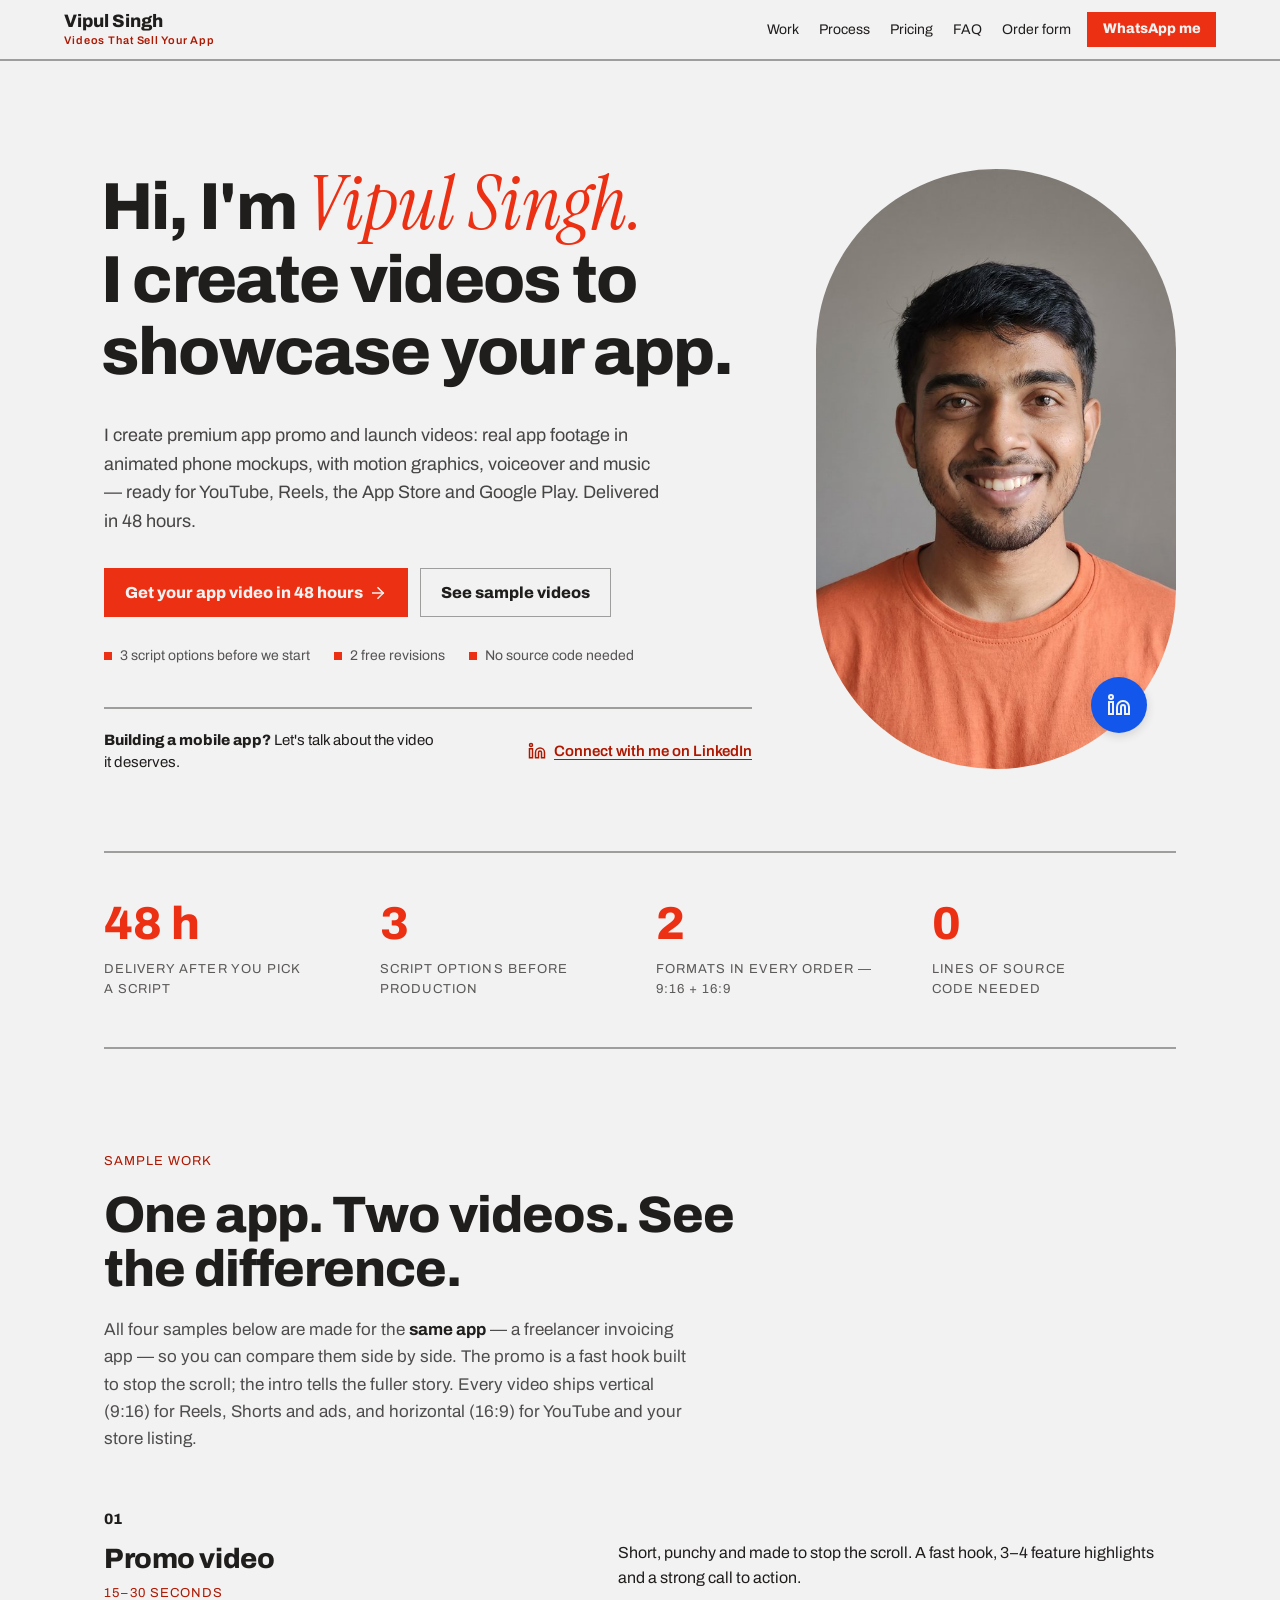
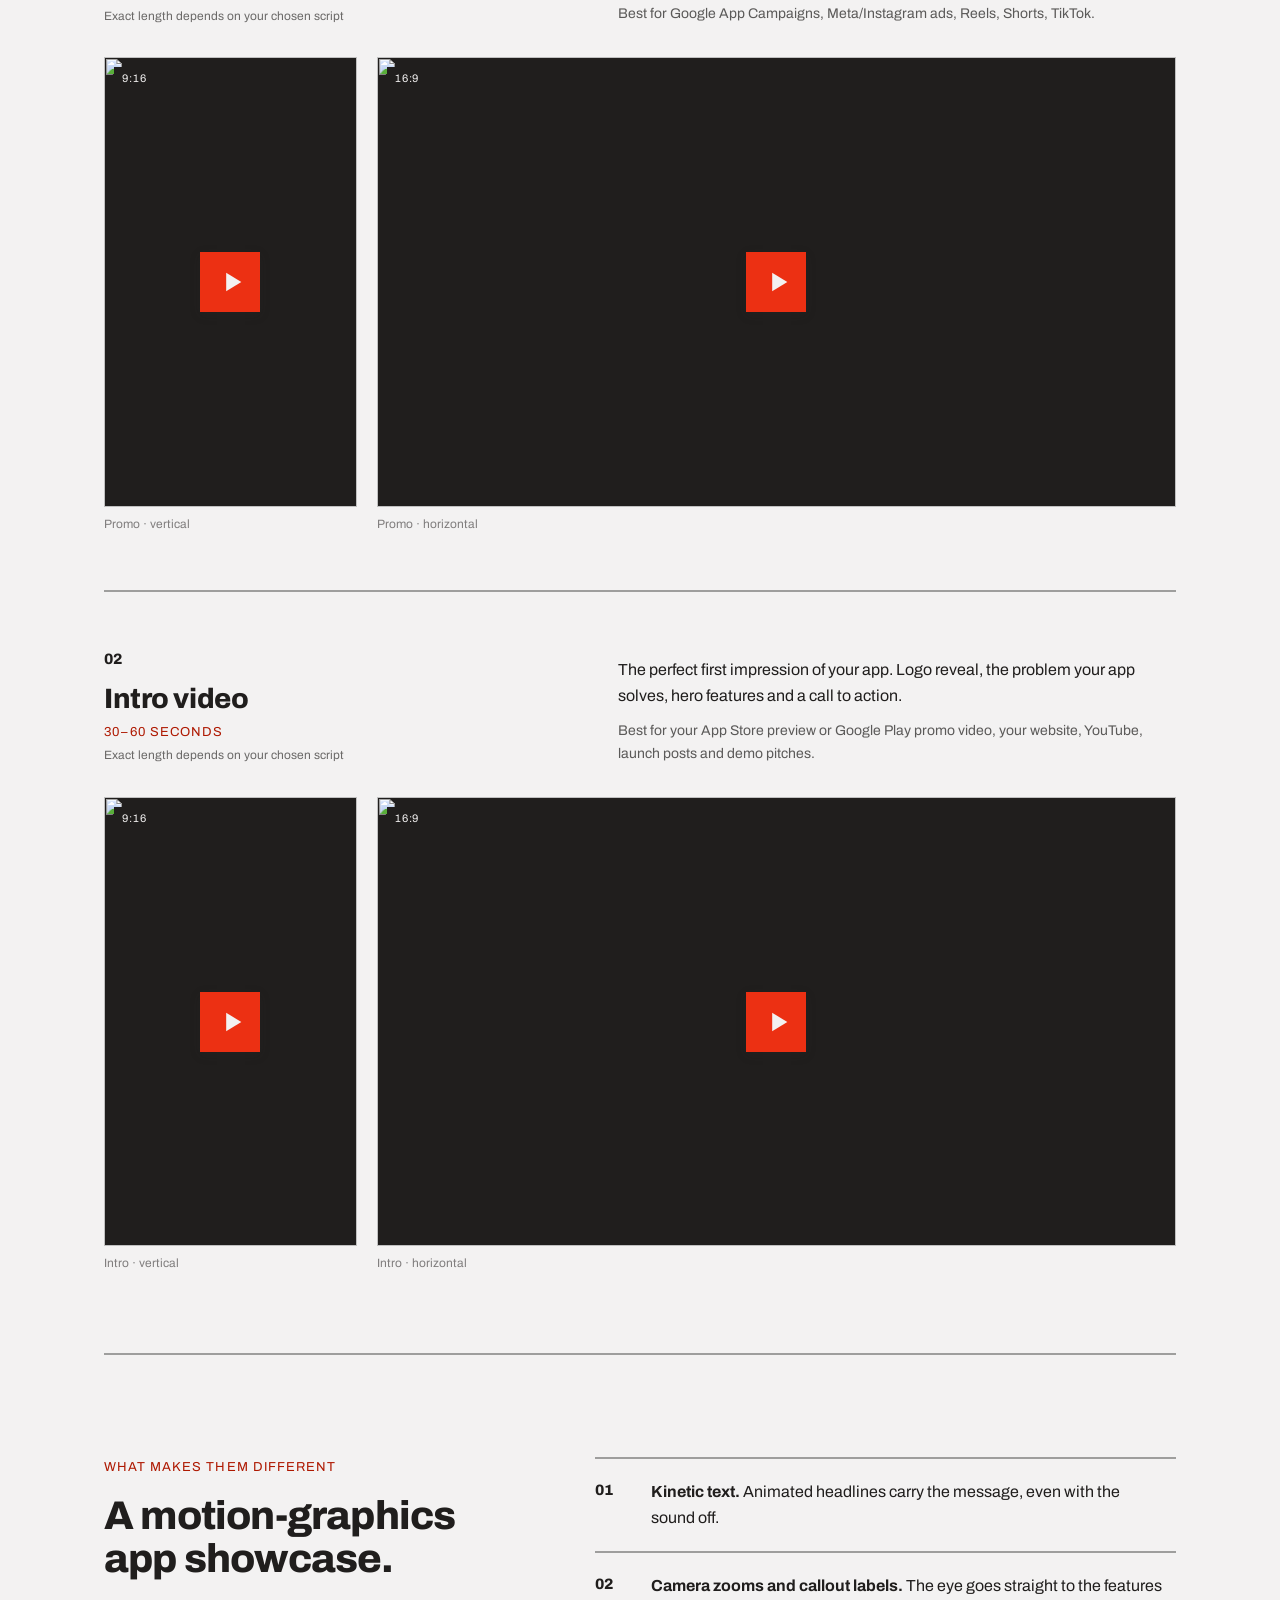
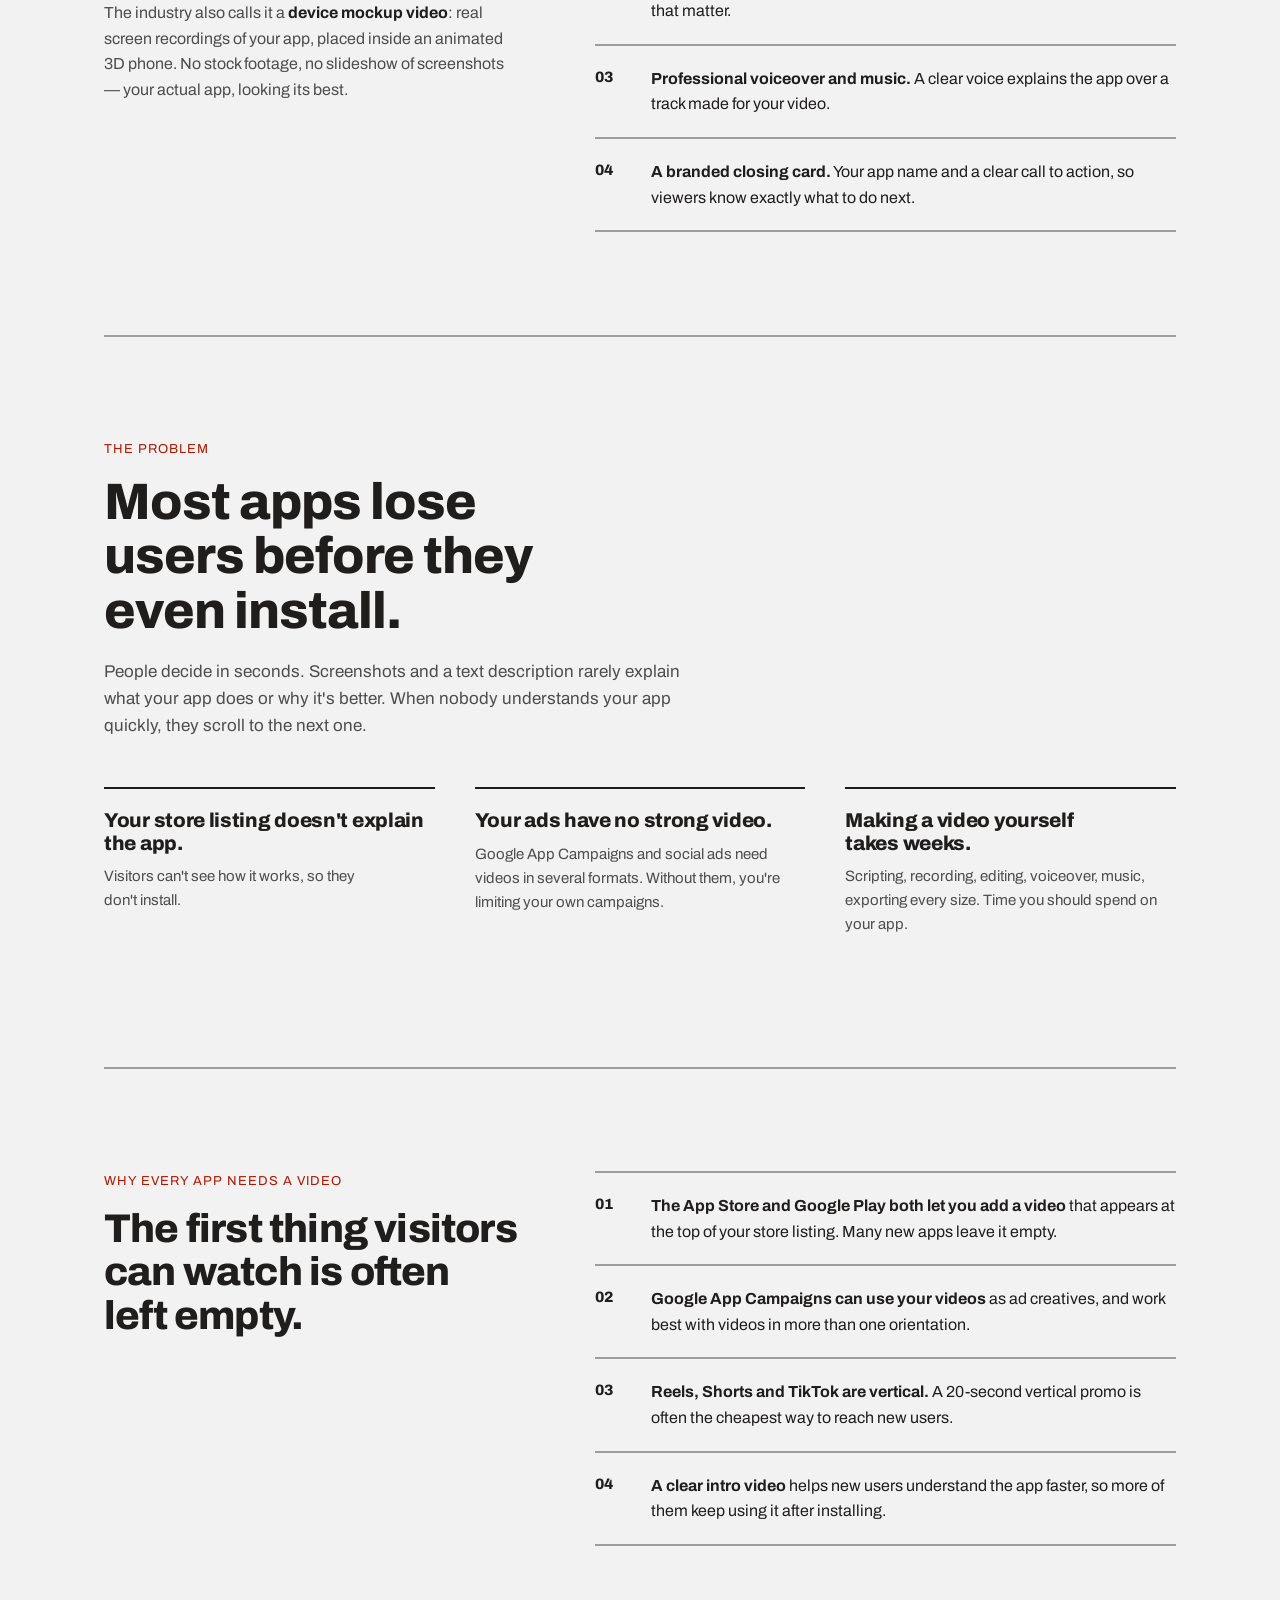
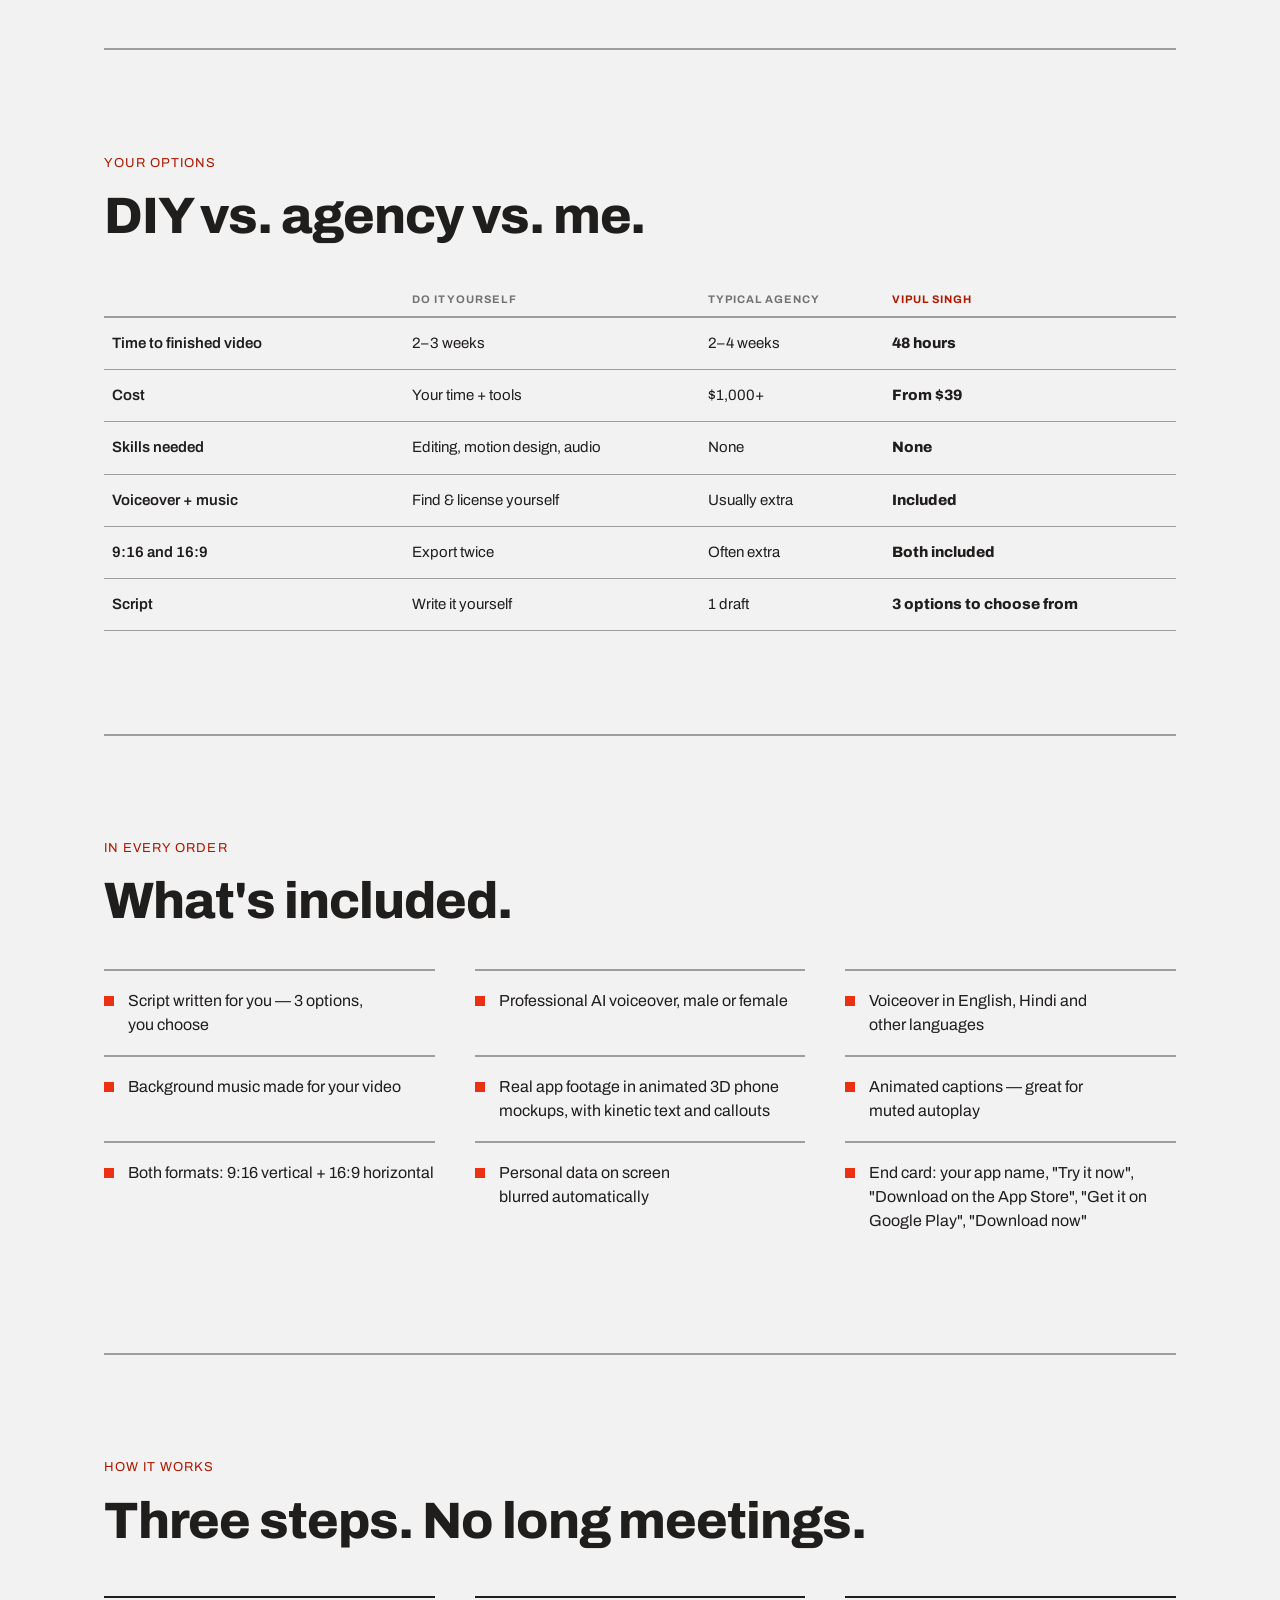
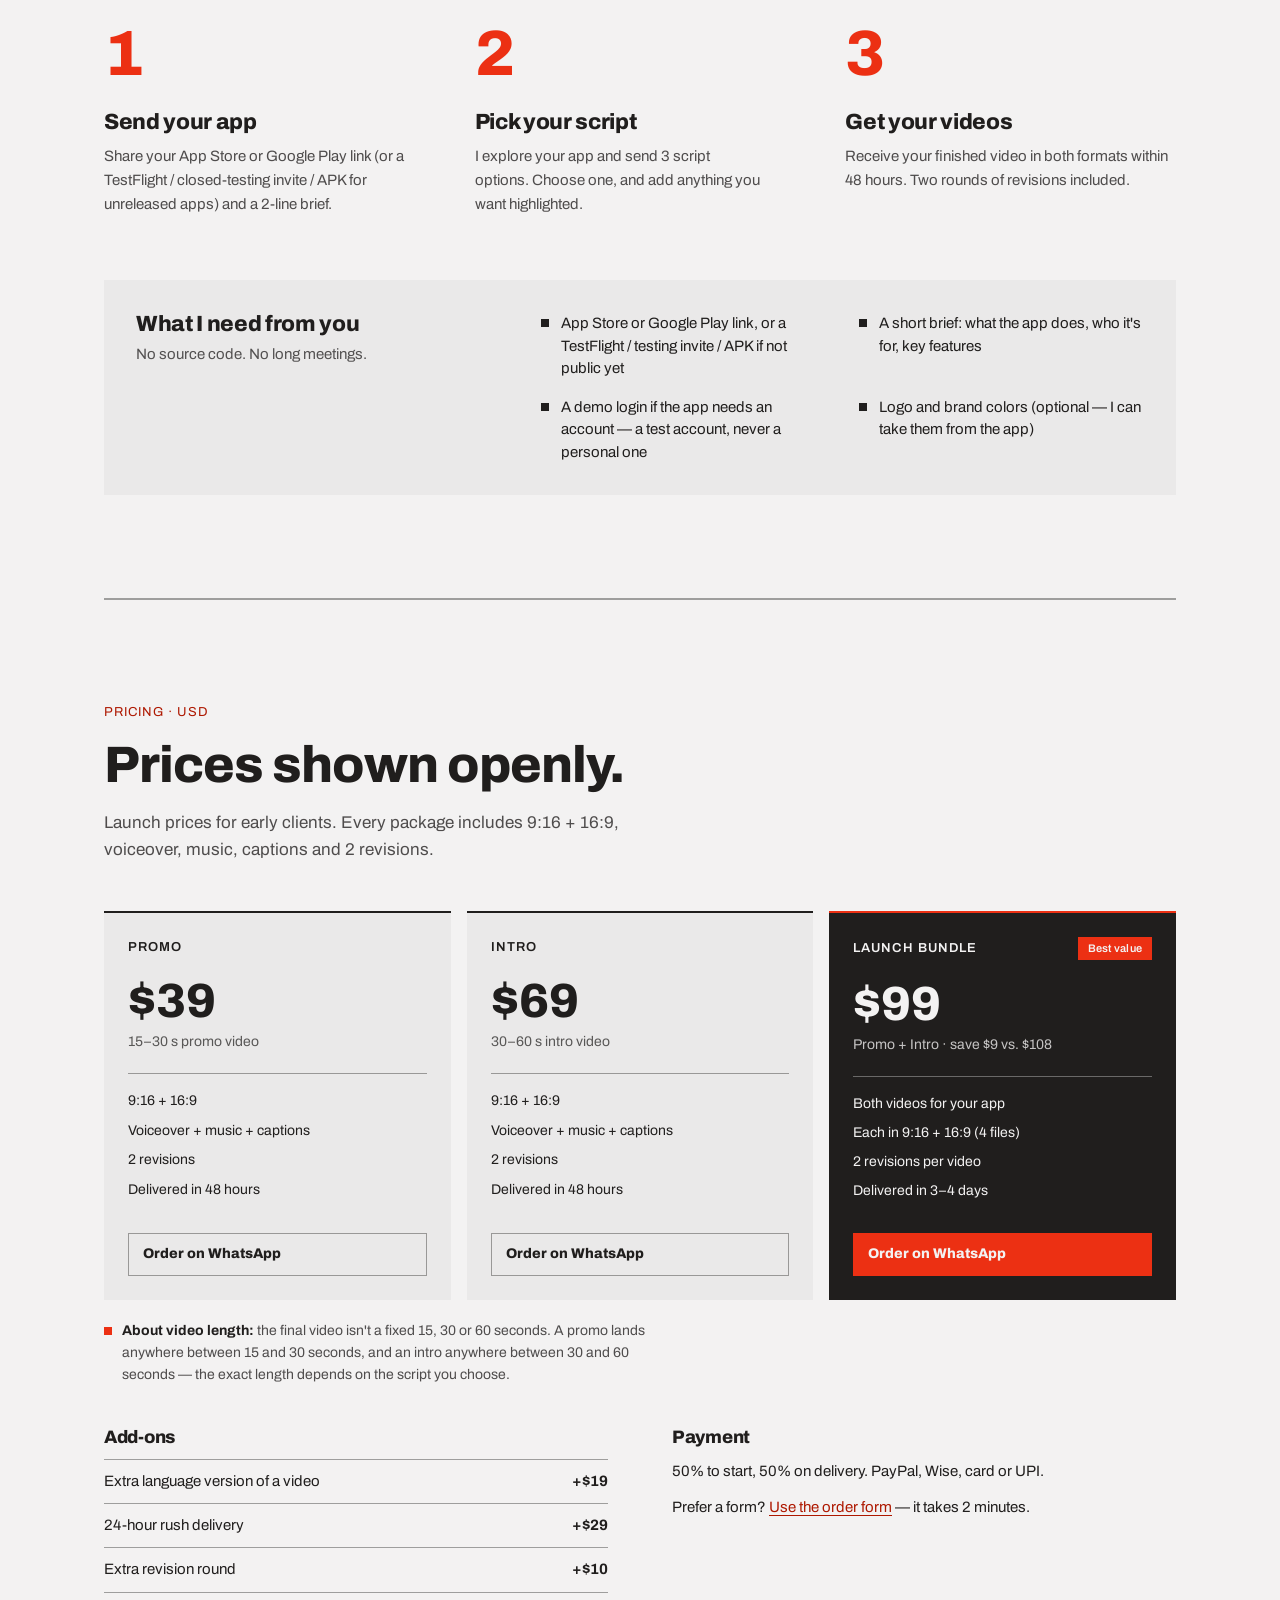
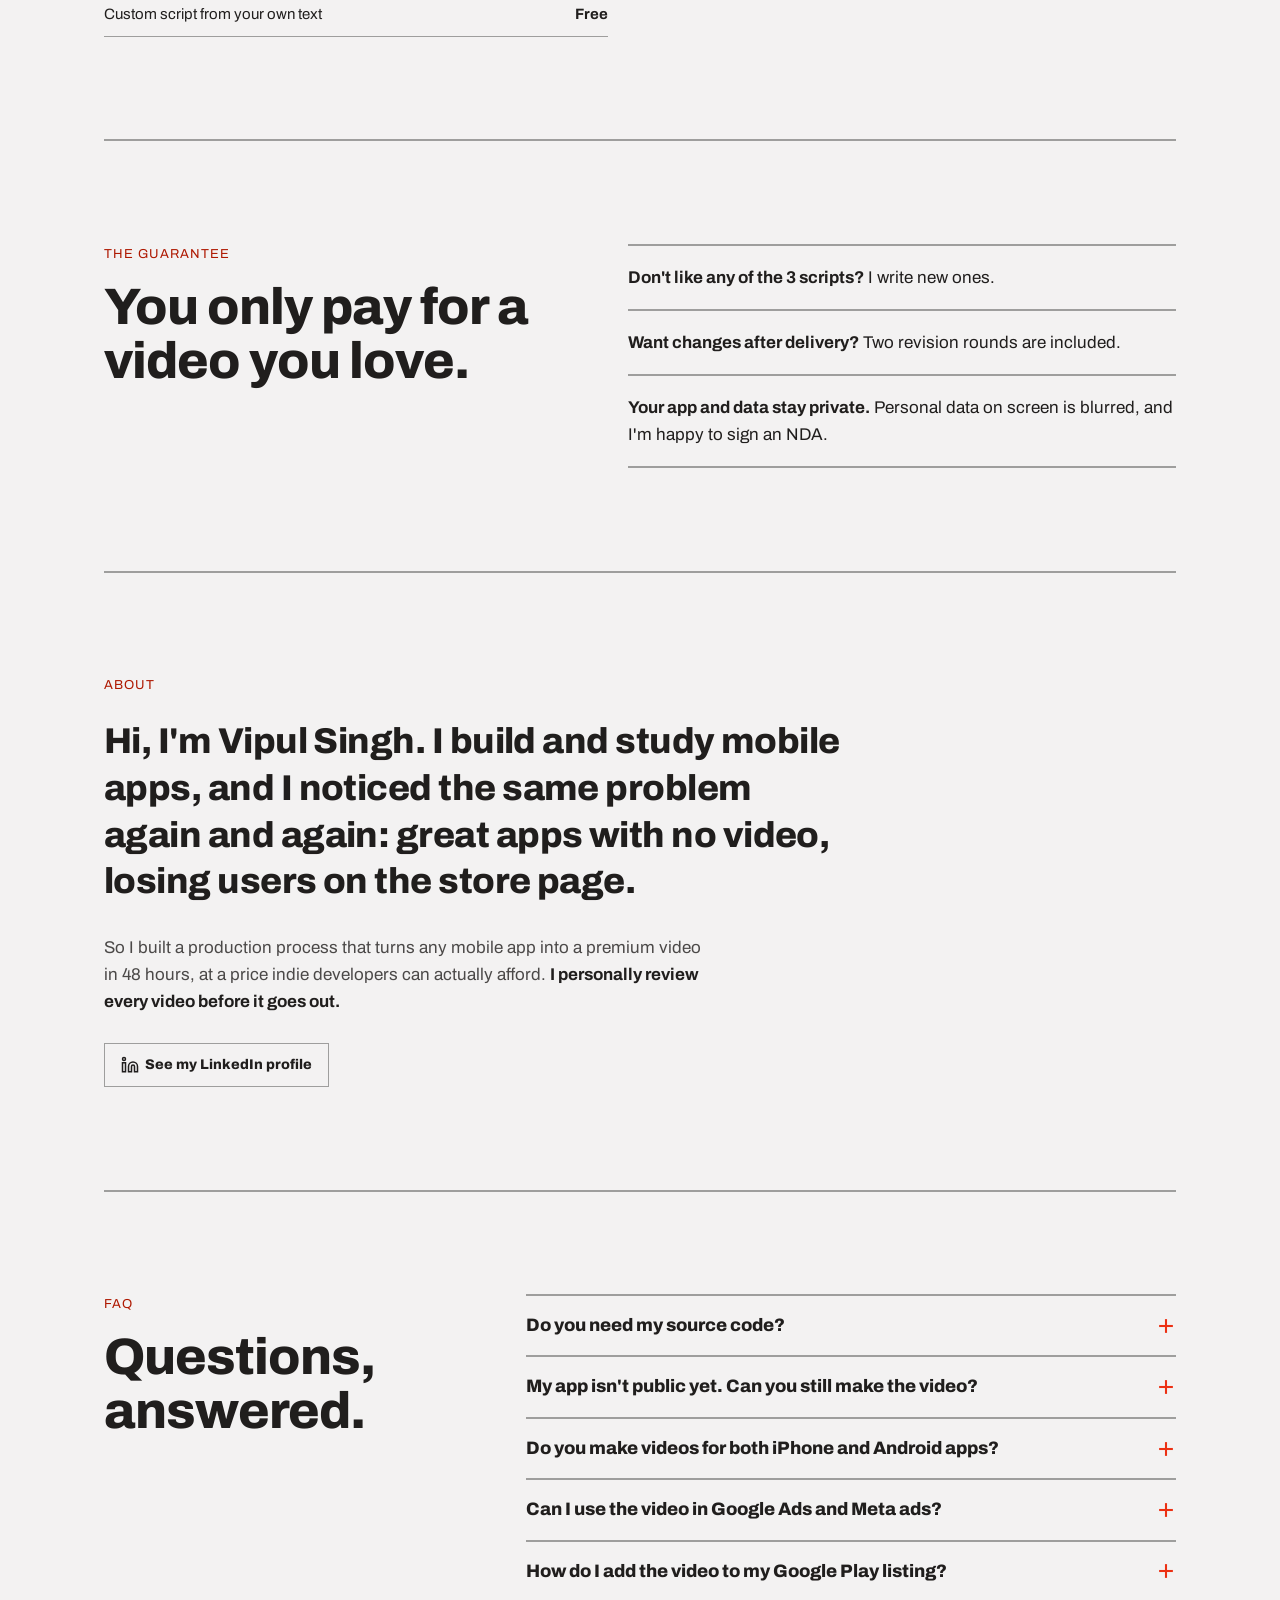
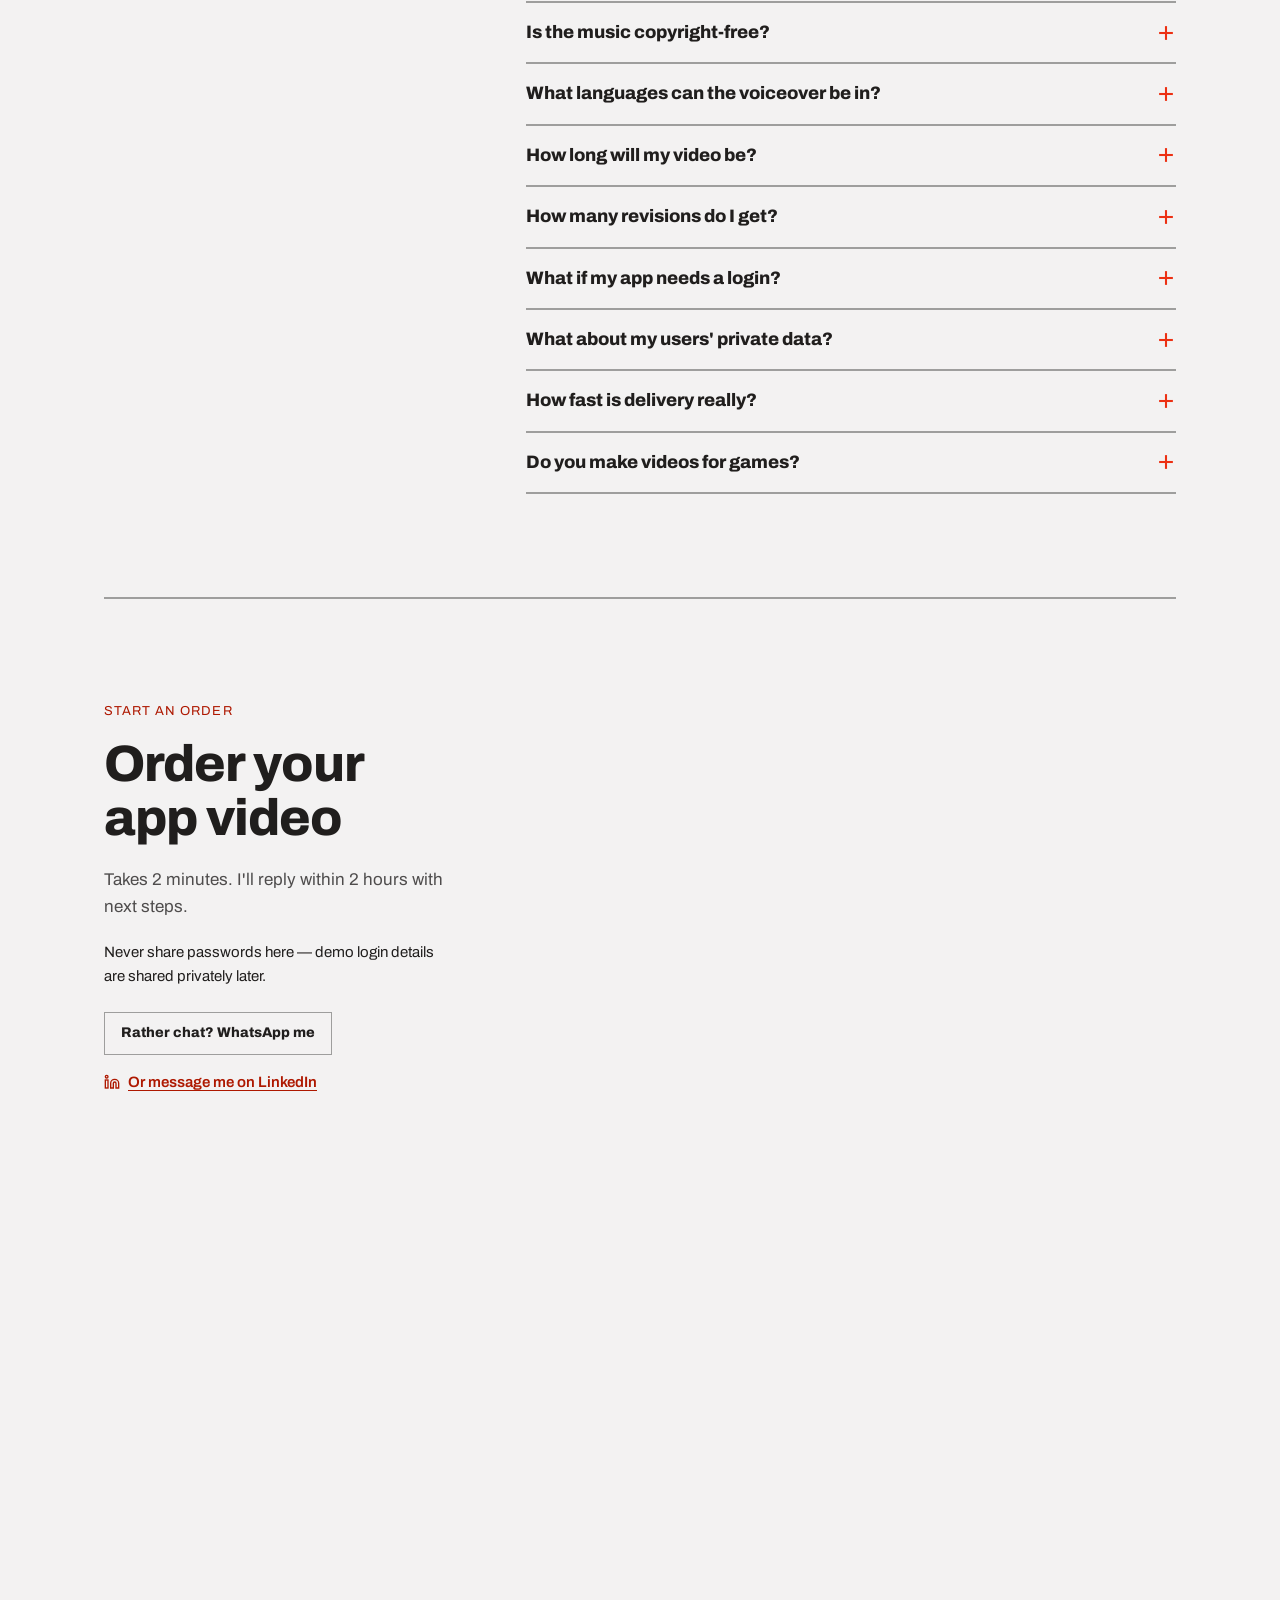
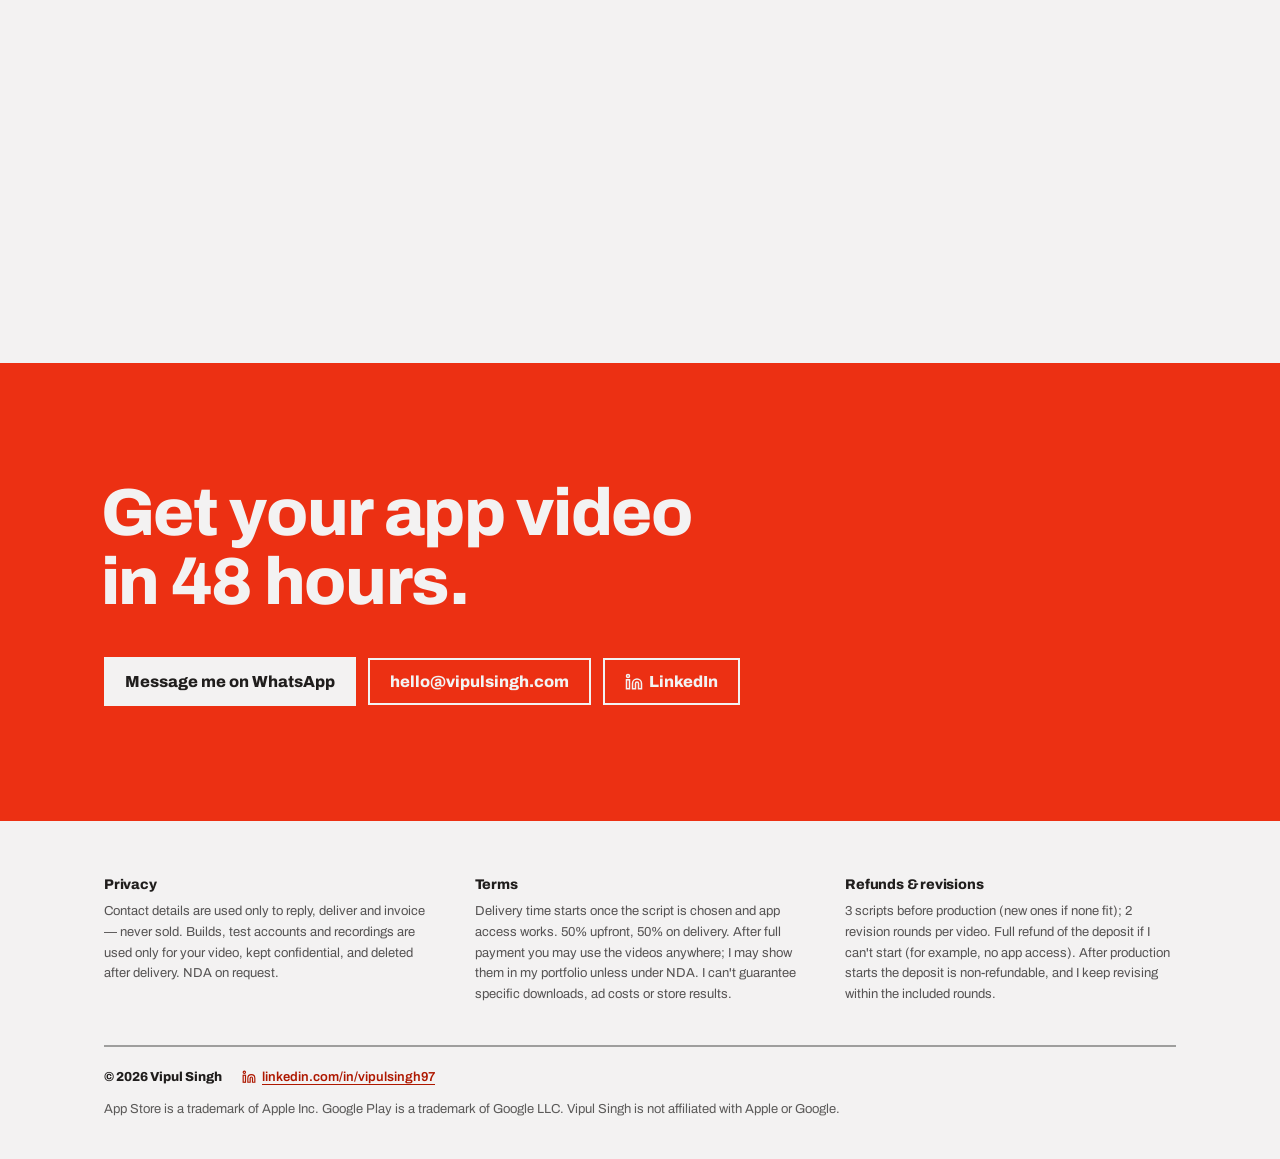
==== index.html @ 34ac666c "Initial commit: Vipul Singh service portfolio site Static one-page site for premium app promo and in" ====
<!DOCTYPE html>
<html lang="en">
<head>
  <meta charset="utf-8">
  <meta name="viewport" content="width=device-width, initial-scale=1">
  <title>Vipul Singh — Premium app videos for mobile apps</title>
  <meta name="description" content="Premium promo and intro videos for mobile apps — made for the App Store, Google Play, ads, Reels and Shorts. 3 script options, 2 revisions, delivered in 48 hours. From $39.">
  <meta name="theme-color" content="#ec3013">

  <meta property="og:type" content="website">
  <meta property="og:title" content="Vipul Singh — Premium app videos for mobile apps">
  <meta property="og:description" content="Premium promo and intro videos for mobile apps — made for the App Store, Google Play, ads, Reels and Shorts. 3 script options, 2 revisions, delivered in 48 hours. From $39.">
  <meta property="og:image" content="assets/img/vipul-singh.jpg">
  <meta name="twitter:card" content="summary_large_image">

  <link rel="icon" href="assets/img/favicon.svg" type="image/svg+xml">
  <link rel="preload" href="assets/fonts/archivo-latin.woff2" as="font" type="font/woff2" crossorigin>
  <link rel="preload" href="assets/fonts/instrument-serif-italic-latin.woff2" as="font" type="font/woff2" crossorigin>
  <link rel="stylesheet" href="css/styles.css?v=7">
  <script src="js/main.js?v=4" defer></script>
</head>
<body>

<nav class="nav" style="position: sticky; top: 0; z-index: 10; background: var(--color-bg); flex-wrap: wrap; row-gap: 8px; padding-inline: clamp(20px, 5vw, 72px);">
  <a href="#top" class="nav-brand" style="display: flex; flex-direction: column; gap: 2px; font-size: 18px; line-height: 1.1;">Vipul Singh<span style="font-family: var(--font-body); font-weight: 600; font-size: 11px; letter-spacing: 0.08em; color: var(--color-accent-700);">Videos That Sell Your App</span></a>
  <div data-navlinks style="display: flex; gap: 20px; flex-wrap: wrap; align-items: center;">
    <a href="#work">Work</a>
    <a href="#process">Process</a>
    <a href="#pricing">Pricing</a>
    <a href="#faq">FAQ</a>
    <a href="#order">Order form</a>
  </div>
  <a class="btn btn-primary" href="https://wa.me/919958929886?text=Hi%20Vipul%20Singh%21%20I%27d%20like%20a%20video%20for%20my%20mobile%20app.%0AApp%20name%3A%0AApp%20Store%20%2F%20Play%20Store%20link%3A%20" target="_blank" rel="noopener" style="color: var(--color-bg); white-space: nowrap; flex: none;">WhatsApp me</a>
</nav>

<div id="top" style="max-width: 1200px; margin: 0 auto; padding: 0 clamp(20px, 5vw, 72px);">

  <!-- HERO -->
  <section data-screen-label="Hero" style="display: flex; flex-wrap: wrap; gap: clamp(32px, 5vw, 80px); align-items: center; padding: clamp(48px, 8vw, 112px) 0 clamp(48px, 6vw, 84px);">
    <div style="flex: 1 1 520px; min-width: 0;">
      <h1 style="font-size: clamp(38px, 5.2vw, 68px); line-height: 1.08; letter-spacing: -0.025em; margin: 0 0 0 -0.05em;">
        <span style="display: block;">Hi, I'm <span style="font-family: 'Instrument Serif', serif; font-style: italic; font-weight: 400; letter-spacing: 0; font-size: 1.14em; color: var(--color-accent);">Vipul Singh.</span></span>
        <span style="display: block;">I create videos to showcase your app.</span>
      </h1>
      <p style="font-size: 18px; line-height: 1.6; max-width: 56ch; margin: 32px 0 0; color: color-mix(in srgb, var(--color-text) 82%, transparent);">I create premium app promo and launch videos: real app footage in animated phone mockups, with motion graphics, voiceover and music — ready for YouTube, Reels, the App Store and Google Play. Delivered in 48 hours.</p>
      <div style="display: flex; gap: 12px; flex-wrap: wrap; margin-top: 32px;">
        <a class="btn btn-primary" href="https://wa.me/919958929886?text=Hi%20Vipul%20Singh%21%20I%27d%20like%20a%20video%20for%20my%20mobile%20app.%0AApp%20name%3A%0AApp%20Store%20%2F%20Play%20Store%20link%3A%20" target="_blank" rel="noopener" style="color: var(--color-bg); font-size: 16px; padding: 14px 20px; justify-content: flex-start; white-space: nowrap;">Get your app video in 48 hours
          <svg width="18" height="18" viewBox="0 0 24 24" fill="none" stroke="currentColor" stroke-width="2" stroke-linecap="square"><path d="M5 12h14"></path><path d="m12 5 7 7-7 7"></path></svg>
        </a>
        <a class="btn btn-secondary" href="#work" style="font-size: 16px; padding: 14px 20px; color: var(--color-text); white-space: nowrap;">See sample videos</a>
      </div>
      <div style="display: flex; flex-wrap: wrap; gap: 8px 24px; margin-top: 28px; font-size: 14px; color: color-mix(in srgb, var(--color-text) 75%, transparent);">
        <span style="display: flex; align-items: center; gap: 8px;"><span style="width: 8px; height: 8px; background: var(--color-accent); flex: none;"></span>3 script options before we start</span>
        <span style="display: flex; align-items: center; gap: 8px;"><span style="width: 8px; height: 8px; background: var(--color-accent); flex: none;"></span>2 free revisions</span>
        <span style="display: flex; align-items: center; gap: 8px;"><span style="width: 8px; height: 8px; background: var(--color-accent); flex: none;"></span>No source code needed</span>
      </div>
      <div style="display: flex; flex-wrap: wrap; align-items: center; gap: 12px 24px; margin-top: 40px; padding-top: 20px; border-top: 2px solid var(--color-divider);">
        <p style="flex: 1 1 360px; font-size: 15px; line-height: 1.5; margin: 0;"><strong style="font-weight: 800;">Building a mobile app?</strong> Let's talk about the video it deserves.</p>
        <a href="https://www.linkedin.com/in/vipulsingh97" target="_blank" rel="noopener" style="display: flex; align-items: center; gap: 8px; font-size: 15px; font-weight: 600; white-space: nowrap;"><svg width="18" height="18" viewBox="0 0 24 24" fill="none" stroke="currentColor" stroke-width="2" stroke-linecap="square"><path d="M16 8a6 6 0 0 1 6 6v7h-4v-7a2 2 0 0 0-2-2 2 2 0 0 0-2 2v7h-4v-7a6 6 0 0 1 6-6z"></path><rect width="4" height="12" x="2" y="9"></rect><circle cx="4" cy="4" r="2"></circle></svg>Connect with me on LinkedIn</a>
      </div>
    </div>
    <figure style="flex: 1 1 280px; max-width: 360px; margin: 0; position: relative;">
      <img src="assets/img/vipul-singh.jpg" width="360" height="600" fetchpriority="high" alt="Vipul Singh, app video creator" style="display: block; width: 100%; aspect-ratio: 3 / 5; object-fit: cover; object-position: center 30%; border-radius: 9999px;">
      <a class="hv-1" href="https://www.linkedin.com/in/vipulsingh97" target="_blank" rel="noopener" aria-label="Vipul Singh on LinkedIn" style="position: absolute; right: 8%; bottom: 6%; width: 56px; height: 56px; display: flex; align-items: center; justify-content: center; color: var(--color-bg); border-radius: 9999px; box-shadow: var(--shadow-md); background-color: #1356EC"><svg width="24" height="24" viewBox="0 0 24 24" fill="none" stroke="currentColor" stroke-width="2" stroke-linecap="square"><path d="M16 8a6 6 0 0 1 6 6v7h-4v-7a2 2 0 0 0-2-2 2 2 0 0 0-2 2v7h-4v-7a6 6 0 0 1 6-6z"></path><rect width="4" height="12" x="2" y="9"></rect><circle cx="4" cy="4" r="2"></circle></svg></a>
    </figure>
  </section>

  <hr style="height: 2px; border: 0; margin: 0; background: var(--color-divider);">

  <!-- FACTS -->
  <section aria-label="The service in four numbers" style="display: grid; grid-template-columns: repeat(auto-fit, minmax(200px, 1fr)); gap: 32px; padding: 48px 0;">
    <div><p style="font-family: var(--font-heading); font-weight: 800; font-size: clamp(36px, 3.6vw, 52px); line-height: 1; color: var(--color-accent); margin: 0;">48 h</p><p style="font-size: 13px; letter-spacing: 0.08em; text-transform: uppercase; margin: 12px 0 0; color: color-mix(in srgb, var(--color-text) 72%, transparent);">Delivery after you pick a script</p></div>
    <div><p style="font-family: var(--font-heading); font-weight: 800; font-size: clamp(36px, 3.6vw, 52px); line-height: 1; color: var(--color-accent); margin: 0;">3</p><p style="font-size: 13px; letter-spacing: 0.08em; text-transform: uppercase; margin: 12px 0 0; color: color-mix(in srgb, var(--color-text) 72%, transparent);">Script options before production</p></div>
    <div><p style="font-family: var(--font-heading); font-weight: 800; font-size: clamp(36px, 3.6vw, 52px); line-height: 1; color: var(--color-accent); margin: 0;">2</p><p style="font-size: 13px; letter-spacing: 0.08em; text-transform: uppercase; margin: 12px 0 0; color: color-mix(in srgb, var(--color-text) 72%, transparent);">Formats in every order — 9:16 + 16:9</p></div>
    <div><p style="font-family: var(--font-heading); font-weight: 800; font-size: clamp(36px, 3.6vw, 52px); line-height: 1; color: var(--color-accent); margin: 0;">0</p><p style="font-size: 13px; letter-spacing: 0.08em; text-transform: uppercase; margin: 12px 0 0; color: color-mix(in srgb, var(--color-text) 72%, transparent);">Lines of source code needed</p></div>
  </section>

  <hr style="height: 2px; border: 0; margin: 0; background: var(--color-divider);">

  <!-- WORK -->
  <section id="work" data-screen-label="Work" style="padding: clamp(56px, 8vw, 112px) 0 24px; scroll-margin-top: 64px;">
    <span style="display: block; font-size: 13px; letter-spacing: 0.08em; text-transform: uppercase; color: var(--color-accent-700); margin-bottom: 16px;">Sample work</span>
    <h2 style="font-size: clamp(32px, 4vw, 52px); line-height: 1.06; letter-spacing: -0.02em; margin: 0; max-width: 20ch;">One app. Two videos. See the difference.</h2>
    <p style="font-size: 17px; line-height: 1.6; max-width: 60ch; margin: 20px 0 0; color: color-mix(in srgb, var(--color-text) 78%, transparent);">All four samples below are made for the <strong style="color: var(--color-text);">same app</strong> — a freelancer invoicing app — so you can compare them side by side. The promo is a fast hook built to stop the scroll; the intro tells the fuller story. Every video ships vertical (9:16) for Reels, Shorts and ads, and horizontal (16:9) for YouTube and your store listing.</p>

    <div style="padding: 56px 0; border-bottom: 2px solid var(--color-divider);">
      <div class="vid-text">
        <div>
          <p style="font-family: var(--font-heading); font-weight: 800; font-size: 15px; margin: 0 0 12px;">01</p>
          <h3 style="font-size: 28px; margin: 0;">Promo video</h3>
          <p style="font-size: 13px; letter-spacing: 0.08em; text-transform: uppercase; margin: 8px 0 0; color: var(--color-accent-700);">15–30 seconds</p>
          <p style="font-size: 12px; margin: 4px 0 0; color: color-mix(in srgb, var(--color-text) 65%, transparent);">Exact length depends on your chosen script</p>
        </div>
        <div>
          <p style="font-size: 16px; line-height: 1.6; margin: 0 0 12px;">Short, punchy and made to stop the scroll. A fast hook, 3–4 feature highlights and a strong call to action.</p>
          <p style="font-size: 14px; line-height: 1.6; margin: 0; color: color-mix(in srgb, var(--color-text) 72%, transparent);">Best for Google App Campaigns, Meta/Instagram ads, Reels, Shorts, TikTok.</p>
        </div>
      </div>
      <div class="vid-pair">
        <figure class="vid-v">
          <a class="yt" href="https://youtu.be/4XYVSR3kSFo" data-yt="4XYVSR3kSFo" target="_blank" rel="noopener" aria-label="Play Promo, vertical 9:16" style="aspect-ratio: 9 / 16;"><img src="https://i.ytimg.com/vi/4XYVSR3kSFo/maxresdefault.jpg" alt="" loading="lazy" decoding="async"><span class="yt-badge">9:16</span><span class="yt-play" aria-hidden="true"><svg width="28" height="28" viewBox="0 0 24 24" fill="currentColor"><polygon points="7 4 20 12 7 20 7 4"></polygon></svg></span></a>
          <figcaption style="font-size: 12px; margin-top: 8px;">Promo · vertical</figcaption>
        </figure>
        <figure class="vid-h">
          <a class="yt" href="https://youtu.be/-n_yrm2Zi1U" data-yt="-n_yrm2Zi1U" target="_blank" rel="noopener" aria-label="Play Promo, horizontal 16:9" style="aspect-ratio: 16 / 9;"><img src="https://i.ytimg.com/vi/-n_yrm2Zi1U/maxresdefault.jpg" alt="" loading="lazy" decoding="async"><span class="yt-badge">16:9</span><span class="yt-play" aria-hidden="true"><svg width="28" height="28" viewBox="0 0 24 24" fill="currentColor"><polygon points="7 4 20 12 7 20 7 4"></polygon></svg></span></a>
          <figcaption style="font-size: 12px; margin-top: 8px;">Promo · horizontal</figcaption>
        </figure>
      </div>
    </div>

    <div style="padding: 56px 0;">
      <div class="vid-text">
        <div>
          <p style="font-family: var(--font-heading); font-weight: 800; font-size: 15px; margin: 0 0 12px;">02</p>
          <h3 style="font-size: 28px; margin: 0;">Intro video</h3>
          <p style="font-size: 13px; letter-spacing: 0.08em; text-transform: uppercase; margin: 8px 0 0; color: var(--color-accent-700);">30–60 seconds</p>
          <p style="font-size: 12px; margin: 4px 0 0; color: color-mix(in srgb, var(--color-text) 65%, transparent);">Exact length depends on your chosen script</p>
        </div>
        <div>
          <p style="font-size: 16px; line-height: 1.6; margin: 0 0 12px;">The perfect first impression of your app. Logo reveal, the problem your app solves, hero features and a call to action.</p>
          <p style="font-size: 14px; line-height: 1.6; margin: 0; color: color-mix(in srgb, var(--color-text) 72%, transparent);">Best for your App Store preview or Google Play promo video, your website, YouTube, launch posts and demo pitches.</p>
        </div>
      </div>
      <div class="vid-pair">
        <figure class="vid-v">
          <a class="yt" href="https://youtu.be/wxMY1NDk1Zk" data-yt="wxMY1NDk1Zk" target="_blank" rel="noopener" aria-label="Play Intro, vertical 9:16" style="aspect-ratio: 9 / 16;"><img src="https://i.ytimg.com/vi/wxMY1NDk1Zk/maxresdefault.jpg" alt="" loading="lazy" decoding="async"><span class="yt-badge">9:16</span><span class="yt-play" aria-hidden="true"><svg width="28" height="28" viewBox="0 0 24 24" fill="currentColor"><polygon points="7 4 20 12 7 20 7 4"></polygon></svg></span></a>
          <figcaption style="font-size: 12px; margin-top: 8px;">Intro · vertical</figcaption>
        </figure>
        <figure class="vid-h">
          <a class="yt" href="https://youtu.be/TZ4VzSP0VL4" data-yt="TZ4VzSP0VL4" target="_blank" rel="noopener" aria-label="Play Intro, horizontal 16:9" style="aspect-ratio: 16 / 9;"><img src="https://i.ytimg.com/vi/TZ4VzSP0VL4/maxresdefault.jpg" alt="" loading="lazy" decoding="async"><span class="yt-badge">16:9</span><span class="yt-play" aria-hidden="true"><svg width="28" height="28" viewBox="0 0 24 24" fill="currentColor"><polygon points="7 4 20 12 7 20 7 4"></polygon></svg></span></a>
          <figcaption style="font-size: 12px; margin-top: 8px;">Intro · horizontal</figcaption>
        </figure>
      </div>
    </div>
  </section>

  <hr style="height: 2px; border: 0; margin: 0; background: var(--color-divider);">

  <!-- STYLE -->
  <section data-screen-label="Style" style="display: flex; flex-wrap: wrap; gap: 40px clamp(32px, 6vw, 96px); padding: clamp(56px, 8vw, 112px) 0;">
    <div style="flex: 1 1 300px; min-width: 0;">
      <span style="display: block; font-size: 13px; letter-spacing: 0.08em; text-transform: uppercase; color: var(--color-accent-700); margin-bottom: 16px;">What makes them different</span>
      <h2 style="font-size: clamp(28px, 3.2vw, 40px); line-height: 1.08; letter-spacing: -0.02em; margin: 0;">A motion-graphics app showcase.</h2>
      <p style="font-size: 16px; line-height: 1.6; margin: 20px 0 0; color: color-mix(in srgb, var(--color-text) 78%, transparent);">The industry also calls it a <strong style="color: var(--color-text);">device mockup video</strong>: real screen recordings of your app, placed inside an animated 3D phone. No stock footage, no slideshow of screenshots — your actual app, looking its best.</p>
    </div>
    <ol style="flex: 1.4 1 420px; min-width: 0; list-style: none; margin: 0; padding: 0;">
      <li style="display: grid; grid-template-columns: 40px minmax(0, 1fr); gap: 16px; padding: 20px 0; border-top: 2px solid var(--color-divider);"><span style="font-weight: 800;">01</span><p style="font-size: 16px; line-height: 1.6; margin: 0;"><strong>Kinetic text.</strong> Animated headlines carry the message, even with the sound off.</p></li>
      <li style="display: grid; grid-template-columns: 40px minmax(0, 1fr); gap: 16px; padding: 20px 0; border-top: 2px solid var(--color-divider);"><span style="font-weight: 800;">02</span><p style="font-size: 16px; line-height: 1.6; margin: 0;"><strong>Camera zooms and callout labels.</strong> The eye goes straight to the features that matter.</p></li>
      <li style="display: grid; grid-template-columns: 40px minmax(0, 1fr); gap: 16px; padding: 20px 0; border-top: 2px solid var(--color-divider);"><span style="font-weight: 800;">03</span><p style="font-size: 16px; line-height: 1.6; margin: 0;"><strong>Professional voiceover and music.</strong> A clear voice explains the app over a track made for your video.</p></li>
      <li style="display: grid; grid-template-columns: 40px minmax(0, 1fr); gap: 16px; padding: 20px 0; border-top: 2px solid var(--color-divider); border-bottom: 2px solid var(--color-divider);"><span style="font-weight: 800;">04</span><p style="font-size: 16px; line-height: 1.6; margin: 0;"><strong>A branded closing card.</strong> Your app name and a clear call to action, so viewers know exactly what to do next.</p></li>
    </ol>
  </section>

  <hr style="height: 2px; border: 0; margin: 0; background: var(--color-divider);">

  <!-- PROBLEM -->
  <section data-screen-label="Problem" style="padding: clamp(56px, 8vw, 112px) 0;">
    <span style="display: block; font-size: 13px; letter-spacing: 0.08em; text-transform: uppercase; color: var(--color-accent-700); margin-bottom: 16px;">The problem</span>
    <h2 style="font-size: clamp(32px, 4vw, 52px); line-height: 1.06; letter-spacing: -0.02em; margin: 0; max-width: 18ch;">Most apps lose users before they even install.</h2>
    <p style="font-size: 17px; line-height: 1.6; max-width: 58ch; margin: 20px 0 0; color: color-mix(in srgb, var(--color-text) 78%, transparent);">People decide in seconds. Screenshots and a text description rarely explain what your app does or why it's better. When nobody understands your app quickly, they scroll to the next one.</p>
    <div style="display: grid; grid-template-columns: repeat(auto-fit, minmax(min(100%, 260px), 1fr)); gap: 0 40px; margin-top: 48px;">
      <div style="border-top: 2px solid var(--color-text); padding-top: 20px;">
        <h3 style="font-size: 20px; margin: 0 0 10px;">Your store listing doesn't explain the app.</h3>
        <p style="font-size: 15px; line-height: 1.6; margin: 0 0 28px; color: color-mix(in srgb, var(--color-text) 78%, transparent);">Visitors can't see how it works, so they don't install.</p>
      </div>
      <div style="border-top: 2px solid var(--color-text); padding-top: 20px;">
        <h3 style="font-size: 20px; margin: 0 0 10px;">Your ads have no strong video.</h3>
        <p style="font-size: 15px; line-height: 1.6; margin: 0 0 28px; color: color-mix(in srgb, var(--color-text) 78%, transparent);">Google App Campaigns and social ads need videos in several formats. Without them, you're limiting your own campaigns.</p>
      </div>
      <div style="border-top: 2px solid var(--color-text); padding-top: 20px;">
        <h3 style="font-size: 20px; margin: 0 0 10px;">Making a video yourself takes weeks.</h3>
        <p style="font-size: 15px; line-height: 1.6; margin: 0 0 28px; color: color-mix(in srgb, var(--color-text) 78%, transparent);">Scripting, recording, editing, voiceover, music, exporting every size. Time you should spend on your app.</p>
      </div>
    </div>
  </section>

  <hr style="height: 2px; border: 0; margin: 0; background: var(--color-divider);">

  <!-- WHY VIDEO -->
  <section style="display: flex; flex-wrap: wrap; gap: 40px clamp(32px, 6vw, 96px); padding: clamp(56px, 8vw, 112px) 0;">
    <div style="flex: 1 1 300px; min-width: 0;">
      <span style="display: block; font-size: 13px; letter-spacing: 0.08em; text-transform: uppercase; color: var(--color-accent-700); margin-bottom: 16px;">Why every app needs a video</span>
      <h2 style="font-size: clamp(28px, 3.2vw, 40px); line-height: 1.08; letter-spacing: -0.02em; margin: 0;">The first thing visitors can watch is often left empty.</h2>
    </div>
    <ol style="flex: 1.4 1 420px; min-width: 0; list-style: none; margin: 0; padding: 0;">
      <li style="display: grid; grid-template-columns: 40px minmax(0, 1fr); gap: 16px; padding: 20px 0; border-top: 2px solid var(--color-divider);"><span style="font-weight: 800;">01</span><p style="font-size: 16px; line-height: 1.6; margin: 0;"><strong>The App Store and Google Play both let you add a video</strong> that appears at the top of your store listing. Many new apps leave it empty.</p></li>
      <li style="display: grid; grid-template-columns: 40px minmax(0, 1fr); gap: 16px; padding: 20px 0; border-top: 2px solid var(--color-divider);"><span style="font-weight: 800;">02</span><p style="font-size: 16px; line-height: 1.6; margin: 0;"><strong>Google App Campaigns can use your videos</strong> as ad creatives, and work best with videos in more than one orientation.</p></li>
      <li style="display: grid; grid-template-columns: 40px minmax(0, 1fr); gap: 16px; padding: 20px 0; border-top: 2px solid var(--color-divider);"><span style="font-weight: 800;">03</span><p style="font-size: 16px; line-height: 1.6; margin: 0;"><strong>Reels, Shorts and TikTok are vertical.</strong> A 20-second vertical promo is often the cheapest way to reach new users.</p></li>
      <li style="display: grid; grid-template-columns: 40px minmax(0, 1fr); gap: 16px; padding: 20px 0; border-top: 2px solid var(--color-divider); border-bottom: 2px solid var(--color-divider);"><span style="font-weight: 800;">04</span><p style="font-size: 16px; line-height: 1.6; margin: 0;"><strong>A clear intro video</strong> helps new users understand the app faster, so more of them keep using it after installing.</p></li>
    </ol>
  </section>

  <hr style="height: 2px; border: 0; margin: 0; background: var(--color-divider);">

  <!-- COMPARISON -->
  <section style="padding: clamp(56px, 8vw, 112px) 0;">
    <span style="display: block; font-size: 13px; letter-spacing: 0.08em; text-transform: uppercase; color: var(--color-accent-700); margin-bottom: 16px;">Your options</span>
    <h2 style="font-size: clamp(32px, 4vw, 52px); line-height: 1.06; letter-spacing: -0.02em; margin: 0 0 40px;">DIY vs. agency vs. me.</h2>
    <div style="overflow-x: auto;">
      <table class="table" style="min-width: 640px; font-size: 15px;">
        <thead>
          <tr><th style="width: 28%;"></th><th>Do it yourself</th><th>Typical agency</th><th style="color: var(--color-accent-700);">Vipul Singh</th></tr>
        </thead>
        <tbody>
          <tr><td style="font-weight: 600; padding: 14px 8px;">Time to finished video</td><td>2–3 weeks</td><td>2–4 weeks</td><td style="font-weight: 800;">48 hours</td></tr>
          <tr><td style="font-weight: 600; padding: 14px 8px;">Cost</td><td>Your time + tools</td><td>$1,000+</td><td style="font-weight: 800;">From $39</td></tr>
          <tr><td style="font-weight: 600; padding: 14px 8px;">Skills needed</td><td>Editing, motion design, audio</td><td>None</td><td style="font-weight: 800;">None</td></tr>
          <tr><td style="font-weight: 600; padding: 14px 8px;">Voiceover + music</td><td>Find &amp; license yourself</td><td>Usually extra</td><td style="font-weight: 800;">Included</td></tr>
          <tr><td style="font-weight: 600; padding: 14px 8px;">9:16 and 16:9</td><td>Export twice</td><td>Often extra</td><td style="font-weight: 800;">Both included</td></tr>
          <tr><td style="font-weight: 600; padding: 14px 8px;">Script</td><td>Write it yourself</td><td>1 draft</td><td style="font-weight: 800;">3 options to choose from</td></tr>
        </tbody>
      </table>
    </div>
  </section>

  <hr style="height: 2px; border: 0; margin: 0; background: var(--color-divider);">

  <!-- INCLUDED -->
  <section style="padding: clamp(56px, 8vw, 112px) 0;">
    <span style="display: block; font-size: 13px; letter-spacing: 0.08em; text-transform: uppercase; color: var(--color-accent-700); margin-bottom: 16px;">In every order</span>
    <h2 style="font-size: clamp(32px, 4vw, 52px); line-height: 1.06; letter-spacing: -0.02em; margin: 0 0 40px;">What's included.</h2>
    <div style="display: grid; grid-template-columns: repeat(auto-fit, minmax(min(100%, 260px), 1fr)); gap: 0 40px;">
      <div style="display: flex; gap: 14px; padding: 18px 0; border-top: 2px solid var(--color-divider);"><span style="width: 10px; height: 10px; background: var(--color-accent); flex: none; margin-top: 7px;"></span><span style="font-size: 16px; line-height: 1.5;">Script written for you — 3 options, you choose</span></div>
      <div style="display: flex; gap: 14px; padding: 18px 0; border-top: 2px solid var(--color-divider);"><span style="width: 10px; height: 10px; background: var(--color-accent); flex: none; margin-top: 7px;"></span><span style="font-size: 16px; line-height: 1.5;">Professional AI voiceover, male or female</span></div>
      <div style="display: flex; gap: 14px; padding: 18px 0; border-top: 2px solid var(--color-divider);"><span style="width: 10px; height: 10px; background: var(--color-accent); flex: none; margin-top: 7px;"></span><span style="font-size: 16px; line-height: 1.5;">Voiceover in English, Hindi and other languages</span></div>
      <div style="display: flex; gap: 14px; padding: 18px 0; border-top: 2px solid var(--color-divider);"><span style="width: 10px; height: 10px; background: var(--color-accent); flex: none; margin-top: 7px;"></span><span style="font-size: 16px; line-height: 1.5;">Background music made for your video</span></div>
      <div style="display: flex; gap: 14px; padding: 18px 0; border-top: 2px solid var(--color-divider);"><span style="width: 10px; height: 10px; background: var(--color-accent); flex: none; margin-top: 7px;"></span><span style="font-size: 16px; line-height: 1.5;">Real app footage in animated 3D phone mockups, with kinetic text and callouts</span></div>
      <div style="display: flex; gap: 14px; padding: 18px 0; border-top: 2px solid var(--color-divider);"><span style="width: 10px; height: 10px; background: var(--color-accent); flex: none; margin-top: 7px;"></span><span style="font-size: 16px; line-height: 1.5;">Animated captions — great for muted autoplay</span></div>
      <div style="display: flex; gap: 14px; padding: 18px 0; border-top: 2px solid var(--color-divider);"><span style="width: 10px; height: 10px; background: var(--color-accent); flex: none; margin-top: 7px;"></span><span style="font-size: 16px; line-height: 1.5;">Both formats: 9:16 vertical + 16:9 horizontal</span></div>
      <div style="display: flex; gap: 14px; padding: 18px 0; border-top: 2px solid var(--color-divider);"><span style="width: 10px; height: 10px; background: var(--color-accent); flex: none; margin-top: 7px;"></span><span style="font-size: 16px; line-height: 1.5;">Personal data on screen blurred automatically</span></div>
      <div style="display: flex; gap: 14px; padding: 18px 0; border-top: 2px solid var(--color-divider);"><span style="width: 10px; height: 10px; background: var(--color-accent); flex: none; margin-top: 7px;"></span><span style="font-size: 16px; line-height: 1.5;">End card: your app name, "Try it now", "Download on the App Store", "Get it on Google Play", "Download now"</span></div>
    </div>
  </section>

  <hr style="height: 2px; border: 0; margin: 0; background: var(--color-divider);">

  <!-- PROCESS -->
  <section id="process" data-screen-label="Process" style="padding: clamp(56px, 8vw, 112px) 0; scroll-margin-top: 64px;">
    <span style="display: block; font-size: 13px; letter-spacing: 0.08em; text-transform: uppercase; color: var(--color-accent-700); margin-bottom: 16px;">How it works</span>
    <h2 style="font-size: clamp(32px, 4vw, 52px); line-height: 1.06; letter-spacing: -0.02em; margin: 0 0 48px;">Three steps. No long meetings.</h2>
    <div style="display: grid; grid-template-columns: repeat(auto-fit, minmax(min(100%, 280px), 1fr)); gap: 40px;">
      <div style="border-top: 2px solid var(--color-text); padding-top: 24px;">
        <p style="font-family: var(--font-heading); font-weight: 800; font-size: 64px; line-height: 1; color: var(--color-accent); margin: 0 0 24px;">1</p>
        <h3 style="font-size: 22px; margin: 0 0 10px;">Send your app</h3>
        <p style="font-size: 15px; line-height: 1.6; margin: 0; color: color-mix(in srgb, var(--color-text) 78%, transparent);">Share your App Store or Google Play link (or a TestFlight / closed-testing invite / APK for unreleased apps) and a 2-line brief.</p>
      </div>
      <div style="border-top: 2px solid var(--color-text); padding-top: 24px;">
        <p style="font-family: var(--font-heading); font-weight: 800; font-size: 64px; line-height: 1; color: var(--color-accent); margin: 0 0 24px;">2</p>
        <h3 style="font-size: 22px; margin: 0 0 10px;">Pick your script</h3>
        <p style="font-size: 15px; line-height: 1.6; margin: 0; color: color-mix(in srgb, var(--color-text) 78%, transparent);">I explore your app and send 3 script options. Choose one, and add anything you want highlighted.</p>
      </div>
      <div style="border-top: 2px solid var(--color-text); padding-top: 24px;">
        <p style="font-family: var(--font-heading); font-weight: 800; font-size: 64px; line-height: 1; color: var(--color-accent); margin: 0 0 24px;">3</p>
        <h3 style="font-size: 22px; margin: 0 0 10px;">Get your videos</h3>
        <p style="font-size: 15px; line-height: 1.6; margin: 0; color: color-mix(in srgb, var(--color-text) 78%, transparent);">Receive your finished video in both formats within 48 hours. Two rounds of revisions included.</p>
      </div>
    </div>
    <div style="display: flex; flex-wrap: wrap; gap: 24px 64px; margin-top: 64px; padding: 32px; background: var(--color-surface);">
      <div style="flex: 1 1 240px;">
        <h3 style="font-size: 22px; margin: 0 0 6px;">What I need from you</h3>
        <p style="font-size: 15px; margin: 0; color: color-mix(in srgb, var(--color-text) 75%, transparent);">No source code. No long meetings.</p>
      </div>
      <ul style="flex: 2 1 400px; margin: 0; padding: 0; list-style: none; display: grid; grid-template-columns: repeat(auto-fit, minmax(min(100%, 240px), 1fr)); gap: 16px 32px; font-size: 15px; line-height: 1.5;">
        <li style="display: flex; gap: 12px;"><span style="width: 8px; height: 8px; background: var(--color-text); flex: none; margin-top: 7px;"></span>App Store or Google Play link, or a TestFlight / testing invite / APK if not public yet</li>
        <li style="display: flex; gap: 12px;"><span style="width: 8px; height: 8px; background: var(--color-text); flex: none; margin-top: 7px;"></span>A short brief: what the app does, who it's for, key features</li>
        <li style="display: flex; gap: 12px;"><span style="width: 8px; height: 8px; background: var(--color-text); flex: none; margin-top: 7px;"></span>A demo login if the app needs an account — a test account, never a personal one</li>
        <li style="display: flex; gap: 12px;"><span style="width: 8px; height: 8px; background: var(--color-text); flex: none; margin-top: 7px;"></span>Logo and brand colors (optional — I can take them from the app)</li>
      </ul>
    </div>
  </section>

  <hr style="height: 2px; border: 0; margin: 0; background: var(--color-divider);">

  <!-- PRICING -->
  <section id="pricing" data-screen-label="Pricing" style="padding: clamp(56px, 8vw, 112px) 0; scroll-margin-top: 64px;">
    <span style="display: block; font-size: 13px; letter-spacing: 0.08em; text-transform: uppercase; color: var(--color-accent-700); margin-bottom: 16px;">Pricing · USD</span>
    <h2 style="font-size: clamp(32px, 4vw, 52px); line-height: 1.06; letter-spacing: -0.02em; margin: 0;">Prices shown openly.</h2>
    <p style="font-size: 17px; line-height: 1.6; max-width: 58ch; margin: 16px 0 48px; color: color-mix(in srgb, var(--color-text) 78%, transparent);">Launch prices for early clients. Every package includes 9:16 + 16:9, voiceover, music, captions and 2 revisions.</p>
    <div style="display: grid; grid-template-columns: repeat(auto-fit, minmax(min(100%, 250px), 1fr)); gap: 16px;">
      <div style="display: flex; flex-direction: column; padding: 24px; background: var(--color-surface); border-top: 2px solid var(--color-text);">
        <span style="font-size: 13px; letter-spacing: 0.08em; text-transform: uppercase; font-weight: 600;">Promo</span>
        <p style="font-family: var(--font-heading); font-weight: 800; font-size: 48px; line-height: 1; margin: 20px 0 6px;">$39</p>
        <p style="font-size: 14px; margin: 0 0 20px; color: color-mix(in srgb, var(--color-text) 72%, transparent);">15–30 s promo video</p>
        <ul style="list-style: none; margin: 0 0 24px; padding: 16px 0 0; border-top: 1px solid var(--color-divider); font-size: 14px; line-height: 1.5; display: grid; gap: 8px; flex: 1;">
          <li>9:16 + 16:9</li><li>Voiceover + music + captions</li><li>2 revisions</li><li>Delivered in 48 hours</li>
        </ul>
        <a class="btn btn-secondary btn-block" href="https://wa.me/919958929886?text=Hi%21%20I%27d%20like%20to%20order%20the%20PROMO%20video%20%28%2439%29%20for%20my%20app%3A%20" target="_blank" rel="noopener" style="color: var(--color-text); padding: 12px 14px;">Order on WhatsApp</a>
      </div>
      <div style="display: flex; flex-direction: column; padding: 24px; background: var(--color-surface); border-top: 2px solid var(--color-text);">
        <span style="font-size: 13px; letter-spacing: 0.08em; text-transform: uppercase; font-weight: 600;">Intro</span>
        <p style="font-family: var(--font-heading); font-weight: 800; font-size: 48px; line-height: 1; margin: 20px 0 6px;">$69</p>
        <p style="font-size: 14px; margin: 0 0 20px; color: color-mix(in srgb, var(--color-text) 72%, transparent);">30–60 s intro video</p>
        <ul style="list-style: none; margin: 0 0 24px; padding: 16px 0 0; border-top: 1px solid var(--color-divider); font-size: 14px; line-height: 1.5; display: grid; gap: 8px; flex: 1;">
          <li>9:16 + 16:9</li><li>Voiceover + music + captions</li><li>2 revisions</li><li>Delivered in 48 hours</li>
        </ul>
        <a class="btn btn-secondary btn-block" href="https://wa.me/919958929886?text=Hi%21%20I%27d%20like%20to%20order%20the%20INTRO%20video%20%28%2469%29%20for%20my%20app%3A%20" target="_blank" rel="noopener" style="color: var(--color-text); padding: 12px 14px;">Order on WhatsApp</a>
      </div>
      <div style="display: flex; flex-direction: column; padding: 24px; background: var(--color-text); color: var(--color-bg); border-top: 2px solid var(--color-accent);">
        <div style="display: flex; justify-content: space-between; align-items: center; gap: 8px;">
          <span style="font-size: 13px; letter-spacing: 0.08em; text-transform: uppercase; font-weight: 600;">Launch bundle</span>
          <span class="tag" style="background: var(--color-accent); color: var(--color-bg); font-weight: 600;">Best value</span>
        </div>
        <p style="font-family: var(--font-heading); font-weight: 800; font-size: 48px; line-height: 1; margin: 20px 0 6px;">$99</p>
        <p style="font-size: 14px; margin: 0 0 20px; color: color-mix(in srgb, var(--color-bg) 78%, transparent);">Promo + Intro · save $9 vs. $108</p>
        <ul style="list-style: none; margin: 0 0 24px; padding: 16px 0 0; border-top: 1px solid color-mix(in srgb, var(--color-bg) 35%, transparent); font-size: 14px; line-height: 1.5; display: grid; gap: 8px; flex: 1;">
          <li>Both videos for your app</li><li>Each in 9:16 + 16:9 (4 files)</li><li>2 revisions per video</li><li>Delivered in 3–4 days</li>
        </ul>
        <a class="btn btn-primary btn-block" href="https://wa.me/919958929886?text=Hi%21%20I%27d%20like%20to%20order%20the%20LAUNCH%20BUNDLE%20%28%2499%29%20for%20my%20app%3A%20" target="_blank" rel="noopener" style="color: var(--color-bg); padding: 12px 14px;">Order on WhatsApp</a>
      </div>
    </div>
    <p style="display: flex; gap: 10px; align-items: flex-start; font-size: 14px; line-height: 1.6; margin: 20px 0 0; max-width: 72ch; color: color-mix(in srgb, var(--color-text) 78%, transparent);"><span style="width: 8px; height: 8px; background: var(--color-accent); flex: none; margin-top: 7px;"></span><span><strong style="color: var(--color-text);">About video length:</strong> the final video isn't a fixed 15, 30 or 60 seconds. A promo lands anywhere between 15 and 30 seconds, and an intro anywhere between 30 and 60 seconds — the exact length depends on the script you choose.</span></p>
    <div style="display: flex; flex-wrap: wrap; gap: 32px 64px; margin-top: 40px;">
      <div style="flex: 1 1 320px;">
        <h3 style="font-size: 18px; margin: 0 0 12px;">Add-ons</h3>
        <div style="display: grid; font-size: 15px;">
          <div style="display: flex; justify-content: space-between; gap: 16px; padding: 10px 0; border-top: 1px solid var(--color-divider);"><span>Extra language version of a video</span><strong>+$19</strong></div>
          <div style="display: flex; justify-content: space-between; gap: 16px; padding: 10px 0; border-top: 1px solid var(--color-divider);"><span>24-hour rush delivery</span><strong>+$29</strong></div>
          <div style="display: flex; justify-content: space-between; gap: 16px; padding: 10px 0; border-top: 1px solid var(--color-divider);"><span>Extra revision round</span><strong>+$10</strong></div>
          <div style="display: flex; justify-content: space-between; gap: 16px; padding: 10px 0; border-top: 1px solid var(--color-divider); border-bottom: 1px solid var(--color-divider);"><span>Custom script from your own text</span><strong>Free</strong></div>
        </div>
      </div>
      <div style="flex: 1 1 320px;">
        <h3 style="font-size: 18px; margin: 0 0 12px;">Payment</h3>
        <p style="font-size: 15px; line-height: 1.6; margin: 0 0 12px;">50% to start, 50% on delivery. PayPal, Wise, card or UPI.</p>
        <p style="font-size: 15px; line-height: 1.6; margin: 0;">Prefer a form? <a href="#order">Use the order form</a> — it takes 2 minutes.</p>
      </div>
    </div>
  </section>

  <hr style="height: 2px; border: 0; margin: 0; background: var(--color-divider);">

  <!-- GUARANTEE + ABOUT -->
  <section data-screen-label="Guarantee" style="display: flex; flex-wrap: wrap; gap: 40px clamp(32px, 6vw, 96px); padding: clamp(56px, 8vw, 112px) 0;">
    <div style="flex: 1 1 320px; min-width: 0;">
      <span style="display: block; font-size: 13px; letter-spacing: 0.08em; text-transform: uppercase; color: var(--color-accent-700); margin-bottom: 16px;">The guarantee</span>
      <h2 style="font-size: clamp(32px, 4vw, 52px); line-height: 1.06; letter-spacing: -0.02em; margin: 0;">You only pay for a video you love.</h2>
    </div>
    <div style="flex: 1 1 420px; min-width: 0; display: grid; gap: 0;">
      <p style="font-size: 17px; line-height: 1.6; margin: 0; padding: 18px 0; border-top: 2px solid var(--color-divider);"><strong>Don't like any of the 3 scripts?</strong> I write new ones.</p>
      <p style="font-size: 17px; line-height: 1.6; margin: 0; padding: 18px 0; border-top: 2px solid var(--color-divider);"><strong>Want changes after delivery?</strong> Two revision rounds are included.</p>
      <p style="font-size: 17px; line-height: 1.6; margin: 0; padding: 18px 0; border-top: 2px solid var(--color-divider); border-bottom: 2px solid var(--color-divider);"><strong>Your app and data stay private.</strong> Personal data on screen is blurred, and I'm happy to sign an NDA.</p>
    </div>
  </section>

  <hr style="height: 2px; border: 0; margin: 0; background: var(--color-divider);">

  <section data-screen-label="About" style="padding: clamp(56px, 8vw, 112px) 0;">
    <span style="display: block; font-size: 13px; letter-spacing: 0.08em; text-transform: uppercase; color: var(--color-accent-700); margin-bottom: 24px;">About</span>
    <blockquote style="font-family: var(--font-heading); font-weight: 800; font-size: clamp(24px, 2.8vw, 36px); line-height: 1.3; letter-spacing: -0.015em; margin: 0; max-width: 34ch;">Hi, I'm Vipul Singh. I build and study mobile apps, and I noticed the same problem again and again: great apps with no video, losing users on the store page.</blockquote>
    <p style="font-size: 17px; line-height: 1.6; max-width: 60ch; margin: 28px 0 0; color: color-mix(in srgb, var(--color-text) 80%, transparent);">So I built a production process that turns any mobile app into a premium video in 48 hours, at a price indie developers can actually afford. <strong style="color: var(--color-text);">I personally review every video before it goes out.</strong></p>
    <a class="btn btn-secondary" href="https://www.linkedin.com/in/vipulsingh97" target="_blank" rel="noopener" style="display: flex; width: fit-content; color: var(--color-text); margin-top: 28px; padding: 12px 16px;"><svg width="18" height="18" viewBox="0 0 24 24" fill="none" stroke="currentColor" stroke-width="2" stroke-linecap="square"><path d="M16 8a6 6 0 0 1 6 6v7h-4v-7a2 2 0 0 0-2-2 2 2 0 0 0-2 2v7h-4v-7a6 6 0 0 1 6-6z"></path><rect width="4" height="12" x="2" y="9"></rect><circle cx="4" cy="4" r="2"></circle></svg>See my LinkedIn profile</a>
  </section>

  <hr style="height: 2px; border: 0; margin: 0; background: var(--color-divider);">

  <!-- FAQ -->
  <section id="faq" data-screen-label="FAQ" style="display: flex; flex-wrap: wrap; gap: 40px clamp(32px, 6vw, 96px); padding: clamp(56px, 8vw, 112px) 0; scroll-margin-top: 64px;">
    <div style="flex: 1 1 260px; min-width: 0;">
      <span style="display: block; font-size: 13px; letter-spacing: 0.08em; text-transform: uppercase; color: var(--color-accent-700); margin-bottom: 16px;">FAQ</span>
      <h2 style="font-size: clamp(32px, 4vw, 52px); line-height: 1.06; letter-spacing: -0.02em; margin: 0;">Questions, answered.</h2>
    </div>
    <div style="flex: 2 1 480px; min-width: 0; border-bottom: 2px solid var(--color-divider);">
      <details style="border-top: 2px solid var(--color-divider);">
          <summary style="display: flex; justify-content: space-between; align-items: center; gap: 16px; padding: 18px 0; font-family: var(--font-heading); font-weight: 800; font-size: 18px; line-height: 1.3;">
            <span>Do you need my source code?</span>
            <svg class="faq-ic" width="20" height="20" viewBox="0 0 24 24" fill="none" stroke="var(--color-accent)" stroke-width="2.5" stroke-linecap="square" style="flex: none; transition: transform 0.2s;"><path d="M5 12h14"></path><path d="M12 5v14"></path></svg>
          </summary>
          <p style="font-size: 16px; line-height: 1.6; margin: 0 0 20px; max-width: 60ch; color: color-mix(in srgb, var(--color-text) 80%, transparent);">No. I only need your app on the App Store or Google Play, a TestFlight or closed-testing invite, or an APK.</p>
        </details>
        <details style="border-top: 2px solid var(--color-divider);">
          <summary style="display: flex; justify-content: space-between; align-items: center; gap: 16px; padding: 18px 0; font-family: var(--font-heading); font-weight: 800; font-size: 18px; line-height: 1.3;">
            <span>My app isn't public yet. Can you still make the video?</span>
            <svg class="faq-ic" width="20" height="20" viewBox="0 0 24 24" fill="none" stroke="var(--color-accent)" stroke-width="2.5" stroke-linecap="square" style="flex: none; transition: transform 0.2s;"><path d="M5 12h14"></path><path d="M12 5v14"></path></svg>
          </summary>
          <p style="font-size: 16px; line-height: 1.6; margin: 0 0 20px; max-width: 60ch; color: color-mix(in srgb, var(--color-text) 80%, transparent);">Yes. Add me as a tester (TestFlight on iOS, internal or closed testing on Android) or send an APK. Unreleased apps stay private, and I can sign an NDA.</p>
        </details>
        <details style="border-top: 2px solid var(--color-divider);">
          <summary style="display: flex; justify-content: space-between; align-items: center; gap: 16px; padding: 18px 0; font-family: var(--font-heading); font-weight: 800; font-size: 18px; line-height: 1.3;">
            <span>Do you make videos for both iPhone and Android apps?</span>
            <svg class="faq-ic" width="20" height="20" viewBox="0 0 24 24" fill="none" stroke="var(--color-accent)" stroke-width="2.5" stroke-linecap="square" style="flex: none; transition: transform 0.2s;"><path d="M5 12h14"></path><path d="M12 5v14"></path></svg>
          </summary>
          <p style="font-size: 16px; line-height: 1.6; margin: 0 0 20px; max-width: 60ch; color: color-mix(in srgb, var(--color-text) 80%, transparent);">Yes. I make videos for iOS and Android apps, and one video works for both stores.</p>
        </details>
        <details style="border-top: 2px solid var(--color-divider);">
          <summary style="display: flex; justify-content: space-between; align-items: center; gap: 16px; padding: 18px 0; font-family: var(--font-heading); font-weight: 800; font-size: 18px; line-height: 1.3;">
            <span>Can I use the video in Google Ads and Meta ads?</span>
            <svg class="faq-ic" width="20" height="20" viewBox="0 0 24 24" fill="none" stroke="var(--color-accent)" stroke-width="2.5" stroke-linecap="square" style="flex: none; transition: transform 0.2s;"><path d="M5 12h14"></path><path d="M12 5v14"></path></svg>
          </summary>
          <p style="font-size: 16px; line-height: 1.6; margin: 0 0 20px; max-width: 60ch; color: color-mix(in srgb, var(--color-text) 80%, transparent);">Yes. You own the final videos and can use them anywhere, including paid ads, your store listing and social media.</p>
        </details>
        <details style="border-top: 2px solid var(--color-divider);">
          <summary style="display: flex; justify-content: space-between; align-items: center; gap: 16px; padding: 18px 0; font-family: var(--font-heading); font-weight: 800; font-size: 18px; line-height: 1.3;">
            <span>How do I add the video to my Google Play listing?</span>
            <svg class="faq-ic" width="20" height="20" viewBox="0 0 24 24" fill="none" stroke="var(--color-accent)" stroke-width="2.5" stroke-linecap="square" style="flex: none; transition: transform 0.2s;"><path d="M5 12h14"></path><path d="M12 5v14"></path></svg>
          </summary>
          <p style="font-size: 16px; line-height: 1.6; margin: 0 0 20px; max-width: 60ch; color: color-mix(in srgb, var(--color-text) 80%, transparent);">Upload the 16:9 version to YouTube and paste the link into the promo video field of your store listing in Play Console. I send short instructions with your delivery.</p>
        </details>
        <details style="border-top: 2px solid var(--color-divider);">
          <summary style="display: flex; justify-content: space-between; align-items: center; gap: 16px; padding: 18px 0; font-family: var(--font-heading); font-weight: 800; font-size: 18px; line-height: 1.3;">
            <span>Is the music copyright-free?</span>
            <svg class="faq-ic" width="20" height="20" viewBox="0 0 24 24" fill="none" stroke="var(--color-accent)" stroke-width="2.5" stroke-linecap="square" style="flex: none; transition: transform 0.2s;"><path d="M5 12h14"></path><path d="M12 5v14"></path></svg>
          </summary>
          <p style="font-size: 16px; line-height: 1.6; margin: 0 0 20px; max-width: 60ch; color: color-mix(in srgb, var(--color-text) 80%, transparent);">Every track is made fresh for your video, so there's no stock music that someone else can claim.</p>
        </details>
        <details style="border-top: 2px solid var(--color-divider);">
          <summary style="display: flex; justify-content: space-between; align-items: center; gap: 16px; padding: 18px 0; font-family: var(--font-heading); font-weight: 800; font-size: 18px; line-height: 1.3;">
            <span>What languages can the voiceover be in?</span>
            <svg class="faq-ic" width="20" height="20" viewBox="0 0 24 24" fill="none" stroke="var(--color-accent)" stroke-width="2.5" stroke-linecap="square" style="flex: none; transition: transform 0.2s;"><path d="M5 12h14"></path><path d="M12 5v14"></path></svg>
          </summary>
          <p style="font-size: 16px; line-height: 1.6; margin: 0 0 20px; max-width: 60ch; color: color-mix(in srgb, var(--color-text) 80%, transparent);">English, Hindi and many other languages. Ask me about yours.</p>
        </details>
        <details style="border-top: 2px solid var(--color-divider);">
          <summary style="display: flex; justify-content: space-between; align-items: center; gap: 16px; padding: 18px 0; font-family: var(--font-heading); font-weight: 800; font-size: 18px; line-height: 1.3;">
            <span>How long will my video be?</span>
            <svg class="faq-ic" width="20" height="20" viewBox="0 0 24 24" fill="none" stroke="var(--color-accent)" stroke-width="2.5" stroke-linecap="square" style="flex: none; transition: transform 0.2s;"><path d="M5 12h14"></path><path d="M12 5v14"></path></svg>
          </summary>
          <p style="font-size: 16px; line-height: 1.6; margin: 0 0 20px; max-width: 60ch; color: color-mix(in srgb, var(--color-text) 80%, transparent);">Anywhere within your package's range: 15–30 seconds for a promo, 30–60 seconds for an intro. It isn't fixed at exactly 15, 30 or 60 seconds — the final length depends on the script you choose.</p>
        </details>
        <details style="border-top: 2px solid var(--color-divider);">
          <summary style="display: flex; justify-content: space-between; align-items: center; gap: 16px; padding: 18px 0; font-family: var(--font-heading); font-weight: 800; font-size: 18px; line-height: 1.3;">
            <span>How many revisions do I get?</span>
            <svg class="faq-ic" width="20" height="20" viewBox="0 0 24 24" fill="none" stroke="var(--color-accent)" stroke-width="2.5" stroke-linecap="square" style="flex: none; transition: transform 0.2s;"><path d="M5 12h14"></path><path d="M12 5v14"></path></svg>
          </summary>
          <p style="font-size: 16px; line-height: 1.6; margin: 0 0 20px; max-width: 60ch; color: color-mix(in srgb, var(--color-text) 80%, transparent);">Two revision rounds per video. Extra rounds are $10.</p>
        </details>
        <details style="border-top: 2px solid var(--color-divider);">
          <summary style="display: flex; justify-content: space-between; align-items: center; gap: 16px; padding: 18px 0; font-family: var(--font-heading); font-weight: 800; font-size: 18px; line-height: 1.3;">
            <span>What if my app needs a login?</span>
            <svg class="faq-ic" width="20" height="20" viewBox="0 0 24 24" fill="none" stroke="var(--color-accent)" stroke-width="2.5" stroke-linecap="square" style="flex: none; transition: transform 0.2s;"><path d="M5 12h14"></path><path d="M12 5v14"></path></svg>
          </summary>
          <p style="font-size: 16px; line-height: 1.6; margin: 0 0 20px; max-width: 60ch; color: color-mix(in srgb, var(--color-text) 80%, transparent);">Send me a demo/test account. Never share your personal account or passwords you use elsewhere.</p>
        </details>
        <details style="border-top: 2px solid var(--color-divider);">
          <summary style="display: flex; justify-content: space-between; align-items: center; gap: 16px; padding: 18px 0; font-family: var(--font-heading); font-weight: 800; font-size: 18px; line-height: 1.3;">
            <span>What about my users' private data?</span>
            <svg class="faq-ic" width="20" height="20" viewBox="0 0 24 24" fill="none" stroke="var(--color-accent)" stroke-width="2.5" stroke-linecap="square" style="flex: none; transition: transform 0.2s;"><path d="M5 12h14"></path><path d="M12 5v14"></path></svg>
          </summary>
          <p style="font-size: 16px; line-height: 1.6; margin: 0 0 20px; max-width: 60ch; color: color-mix(in srgb, var(--color-text) 80%, transparent);">I record with demo data where possible and blur any personal information that appears on screen.</p>
        </details>
        <details style="border-top: 2px solid var(--color-divider);">
          <summary style="display: flex; justify-content: space-between; align-items: center; gap: 16px; padding: 18px 0; font-family: var(--font-heading); font-weight: 800; font-size: 18px; line-height: 1.3;">
            <span>How fast is delivery really?</span>
            <svg class="faq-ic" width="20" height="20" viewBox="0 0 24 24" fill="none" stroke="var(--color-accent)" stroke-width="2.5" stroke-linecap="square" style="flex: none; transition: transform 0.2s;"><path d="M5 12h14"></path><path d="M12 5v14"></path></svg>
          </summary>
          <p style="font-size: 16px; line-height: 1.6; margin: 0 0 20px; max-width: 60ch; color: color-mix(in srgb, var(--color-text) 80%, transparent);">48 hours after you choose your script (Launch Bundle: 3–4 days). Need it faster? Add 24-hour rush delivery.</p>
        </details>
        <details style="border-top: 2px solid var(--color-divider);">
          <summary style="display: flex; justify-content: space-between; align-items: center; gap: 16px; padding: 18px 0; font-family: var(--font-heading); font-weight: 800; font-size: 18px; line-height: 1.3;">
            <span>Do you make videos for games?</span>
            <svg class="faq-ic" width="20" height="20" viewBox="0 0 24 24" fill="none" stroke="var(--color-accent)" stroke-width="2.5" stroke-linecap="square" style="flex: none; transition: transform 0.2s;"><path d="M5 12h14"></path><path d="M12 5v14"></path></svg>
          </summary>
          <p style="font-size: 16px; line-height: 1.6; margin: 0 0 20px; max-width: 60ch; color: color-mix(in srgb, var(--color-text) 80%, transparent);">Casual and simple games, yes. For graphics-heavy 3D games, message me first.</p>
        </details>
    </div>
  </section>

  <hr style="height: 2px; border: 0; margin: 0; background: var(--color-divider);">

  <!-- ORDER FORM -->
  <section id="order" data-screen-label="Order form" style="display: flex; flex-wrap: wrap; gap: 40px clamp(32px, 6vw, 96px); padding: clamp(56px, 8vw, 112px) 0; scroll-margin-top: 64px;">
    <div style="flex: 1 1 280px; min-width: 0;">
      <span style="display: block; font-size: 13px; letter-spacing: 0.08em; text-transform: uppercase; color: var(--color-accent-700); margin-bottom: 16px;">Start an order</span>
      <h2 style="font-size: clamp(32px, 4vw, 52px); line-height: 1.06; letter-spacing: -0.02em; margin: 0;">Order your app video</h2>
      <p style="font-size: 17px; line-height: 1.6; margin: 20px 0 0; color: color-mix(in srgb, var(--color-text) 78%, transparent);">Takes 2 minutes. I'll reply within 2 hours with next steps.</p>
      <p style="font-size: 15px; line-height: 1.6; margin: 20px 0 0;">Never share passwords here — demo login details are shared privately later.</p>
      <a class="btn btn-secondary" href="https://wa.me/919958929886?text=Hi%20Vipul%20Singh%21%20I%27d%20like%20a%20video%20for%20my%20mobile%20app.%0AApp%20name%3A%0AApp%20Store%20%2F%20Play%20Store%20link%3A%20" target="_blank" rel="noopener" style="display: flex; width: fit-content; color: var(--color-text); margin-top: 24px; padding: 12px 16px;">Rather chat? WhatsApp me</a>
      <a href="https://www.linkedin.com/in/vipulsingh97" target="_blank" rel="noopener" style="display: flex; width: fit-content; align-items: center; gap: 8px; margin-top: 16px; font-size: 15px; font-weight: 600;"><svg width="16" height="16" viewBox="0 0 24 24" fill="none" stroke="currentColor" stroke-width="2" stroke-linecap="square"><path d="M16 8a6 6 0 0 1 6 6v7h-4v-7a2 2 0 0 0-2-2 2 2 0 0 0-2 2v7h-4v-7a6 6 0 0 1 6-6z"></path><rect width="4" height="12" x="2" y="9"></rect><circle cx="4" cy="4" r="2"></circle></svg>Or message me on LinkedIn</a>
    </div>

    <div style="flex: 2 1 520px; min-width: 0;">
      <iframe src="https://docs.google.com/forms/d/e/1FAIpQLSfVSPzAwOhp5Y9t5XB2beHWUUFoxFcywDRNjKbPtNJoqdSGWw/viewform?embedded=true" id="order-form" title="Order your app video" loading="lazy" width="100%" height="1160" style="display: block; width: 100%; height: 1160px; border: 0; background: var(--color-bg); scroll-margin-top: 88px;">Loading…</iframe>
    </div>
  </section>
</div>

<!-- RED CLOSE -->
<section data-screen-label="Close" style="background: var(--color-accent); color: var(--color-bg);">
  <div style="max-width: 1200px; margin: 0 auto; padding: clamp(64px, 9vw, 128px) clamp(20px, 5vw, 72px);">
    <h2 style="font-size: clamp(38px, 5.2vw, 72px); line-height: 1.04; letter-spacing: -0.02em; margin: 0 0 0 -0.05em; color: var(--color-bg);">
      <span style="display: block;">Get your app video</span>
      <span style="display: block;">in 48 hours.</span>
    </h2>
    <div style="display: flex; gap: 12px; flex-wrap: wrap; margin-top: 40px; align-items: center;">
      <a class="hv-2 btn" href="https://wa.me/919958929886?text=Hi%20Vipul%20Singh%21%20I%27d%20like%20a%20video%20for%20my%20mobile%20app.%0AApp%20name%3A%0AApp%20Store%20%2F%20Play%20Store%20link%3A%20" target="_blank" rel="noopener" style="background: var(--color-bg); color: var(--color-text); font-size: 16px; padding: 14px 20px;">Message me on WhatsApp</a>
      <a class="hv-3 btn" href="mailto:hello@vipulsingh.com" style="border: 2px solid var(--color-bg); color: var(--color-bg); font-size: 16px; padding: 12px 20px;">hello@vipulsingh.com</a>
      <a class="hv-4 btn" href="https://www.linkedin.com/in/vipulsingh97" target="_blank" rel="noopener" style="border: 2px solid var(--color-bg); color: var(--color-bg); font-size: 16px; padding: 12px 20px;"><svg width="18" height="18" viewBox="0 0 24 24" fill="none" stroke="currentColor" stroke-width="2" stroke-linecap="square"><path d="M16 8a6 6 0 0 1 6 6v7h-4v-7a2 2 0 0 0-2-2 2 2 0 0 0-2 2v7h-4v-7a6 6 0 0 1 6-6z"></path><rect width="4" height="12" x="2" y="9"></rect><circle cx="4" cy="4" r="2"></circle></svg>LinkedIn</a>
    </div>
  </div>
</section>

<!-- FOOTER -->
<footer style="max-width: 1200px; margin: 0 auto; padding: 56px clamp(20px, 5vw, 72px) 40px;">
  <div style="display: grid; grid-template-columns: repeat(auto-fit, minmax(min(100%, 260px), 1fr)); gap: 32px 40px; font-size: 13px; line-height: 1.6; color: color-mix(in srgb, var(--color-text) 75%, transparent);">
    <div>
      <h4 style="font-size: 14px; margin: 0 0 8px; color: var(--color-text);">Privacy</h4>
      <p style="margin: 0;">Contact details are used only to reply, deliver and invoice — never sold. Builds, test accounts and recordings are used only for your video, kept confidential, and deleted after delivery. NDA on request.</p>
    </div>
    <div>
      <h4 style="font-size: 14px; margin: 0 0 8px; color: var(--color-text);">Terms</h4>
      <p style="margin: 0;">Delivery time starts once the script is chosen and app access works. 50% upfront, 50% on delivery. After full payment you may use the videos anywhere; I may show them in my portfolio unless under NDA. I can't guarantee specific downloads, ad costs or store results.</p>
    </div>
    <div>
      <h4 style="font-size: 14px; margin: 0 0 8px; color: var(--color-text);">Refunds &amp; revisions</h4>
      <p style="margin: 0;">3 scripts before production (new ones if none fit); 2 revision rounds per video. Full refund of the deposit if I can't start (for example, no app access). After production starts the deposit is non-refundable, and I keep revising within the included rounds.</p>
    </div>
  </div>
  <div style="display: flex; flex-wrap: wrap; justify-content: space-between; gap: 12px 32px; margin-top: 40px; padding-top: 20px; border-top: 2px solid var(--color-divider); font-size: 13px; color: color-mix(in srgb, var(--color-text) 72%, transparent);">
    <span style="display: flex; flex-wrap: wrap; gap: 8px 20px; align-items: center;"><span style="font-weight: 800; color: var(--color-text);">© 2026 Vipul Singh</span><a href="https://www.linkedin.com/in/vipulsingh97" target="_blank" rel="noopener" style="display: flex; align-items: center; gap: 6px; font-weight: 600;"><svg width="14" height="14" viewBox="0 0 24 24" fill="none" stroke="currentColor" stroke-width="2" stroke-linecap="square"><path d="M16 8a6 6 0 0 1 6 6v7h-4v-7a2 2 0 0 0-2-2 2 2 0 0 0-2 2v7h-4v-7a6 6 0 0 1 6-6z"></path><rect width="4" height="12" x="2" y="9"></rect><circle cx="4" cy="4" r="2"></circle></svg>linkedin.com/in/vipulsingh97</a></span>
    <span>App Store is a trademark of Apple Inc. Google Play is a trademark of Google LLC. Vipul Singh is not affiliated with Apple or Google.</span>
  </div>
</footer>

</body>
</html>
---- css/styles.css ----
/* ==========================================================================
   Vipul Singh — portfolio
   1. Fonts   2. Design tokens + components (Modernist)   3. Page styles
   ========================================================================== */

/* 1. Fonts (self-hosted) ------------------------------------------------- */
/* Archivo — vietnamese */
@font-face {
  font-family: 'Archivo';
  font-style: normal;
  font-weight: 400 800;
  font-stretch: 100%;
  font-display: swap;
  src: url("../assets/fonts/archivo-vietnamese.woff2") format('woff2');
  unicode-range: U+0102-0103, U+0110-0111, U+0128-0129, U+0168-0169, U+01A0-01A1, U+01AF-01B0, U+0300-0301, U+0303-0304, U+0308-0309, U+0323, U+0329, U+1EA0-1EF9, U+20AB;
}
/* Archivo — latin-ext */
@font-face {
  font-family: 'Archivo';
  font-style: normal;
  font-weight: 400 800;
  font-stretch: 100%;
  font-display: swap;
  src: url("../assets/fonts/archivo-latin-ext.woff2") format('woff2');
  unicode-range: U+0100-02BA, U+02BD-02C5, U+02C7-02CC, U+02CE-02D7, U+02DD-02FF, U+0304, U+0308, U+0329, U+1D00-1DBF, U+1E00-1E9F, U+1EF2-1EFF, U+2020, U+20A0-20AB, U+20AD-20C0, U+2113, U+2C60-2C7F, U+A720-A7FF;
}
/* Archivo — latin */
@font-face {
  font-family: 'Archivo';
  font-style: normal;
  font-weight: 400 800;
  font-stretch: 100%;
  font-display: swap;
  src: url("../assets/fonts/archivo-latin.woff2") format('woff2');
  unicode-range: U+0000-00FF, U+0131, U+0152-0153, U+02BB-02BC, U+02C6, U+02DA, U+02DC, U+0304, U+0308, U+0329, U+2000-206F, U+20AC, U+2122, U+2191, U+2193, U+2212, U+2215, U+FEFF, U+FFFD;
}

/* Instrument Serif — latin-ext */
@font-face {
  font-family: 'Instrument Serif';
  font-style: italic;
  font-weight: 400;
  font-display: swap;
  src: url("../assets/fonts/instrument-serif-italic-latin-ext.woff2") format('woff2');
  unicode-range: U+0100-02BA, U+02BD-02C5, U+02C7-02CC, U+02CE-02D7, U+02DD-02FF, U+0304, U+0308, U+0329, U+1D00-1DBF, U+1E00-1E9F, U+1EF2-1EFF, U+2020, U+20A0-20AB, U+20AD-20C0, U+2113, U+2C60-2C7F, U+A720-A7FF;
}
/* Instrument Serif — latin */
@font-face {
  font-family: 'Instrument Serif';
  font-style: italic;
  font-weight: 400;
  font-display: swap;
  src: url("../assets/fonts/instrument-serif-italic-latin.woff2") format('woff2');
  unicode-range: U+0000-00FF, U+0131, U+0152-0153, U+02BB-02BC, U+02C6, U+02DA, U+02DC, U+0304, U+0308, U+0329, U+2000-206F, U+20AC, U+2122, U+2191, U+2193, U+2212, U+2215, U+FEFF, U+FFFD;
}
/* Instrument Serif — latin-ext */
@font-face {
  font-family: 'Instrument Serif';
  font-style: normal;
  font-weight: 400;
  font-display: swap;
  src: url("../assets/fonts/instrument-serif-latin-ext.woff2") format('woff2');
  unicode-range: U+0100-02BA, U+02BD-02C5, U+02C7-02CC, U+02CE-02D7, U+02DD-02FF, U+0304, U+0308, U+0329, U+1D00-1DBF, U+1E00-1E9F, U+1EF2-1EFF, U+2020, U+20A0-20AB, U+20AD-20C0, U+2113, U+2C60-2C7F, U+A720-A7FF;
}
/* Instrument Serif — latin */
@font-face {
  font-family: 'Instrument Serif';
  font-style: normal;
  font-weight: 400;
  font-display: swap;
  src: url("../assets/fonts/instrument-serif-latin.woff2") format('woff2');
  unicode-range: U+0000-00FF, U+0131, U+0152-0153, U+02BB-02BC, U+02C6, U+02DA, U+02DC, U+0304, U+0308, U+0329, U+2000-206F, U+20AC, U+2122, U+2191, U+2193, U+2212, U+2215, U+FEFF, U+FFFD;
}

/* 2. Design tokens + components ------------------------------------------ */
:root {
  --color-bg: #f3f2f2;
  --color-surface: #eae9e9;
  --color-text: #201e1d;
  --color-accent: #ec3013;
  --color-accent-2: #e15b47;
  --color-divider: color-mix(in srgb, #201e1d 40%, transparent);

  /* Tonal ramps — generated in OKLCH on one shared lightness scale, so the
     same step of any role matches the others in visual value. */
  --color-neutral-100: #f8f4f4;
  --color-neutral-200: #eae7e7;
  --color-neutral-300: #d7d3d3;
  --color-neutral-400: #bab6b6;
  --color-neutral-500: #9b9797;
  --color-neutral-600: #7d7979;
  --color-neutral-700: #605d5d;
  --color-neutral-800: #444141;
  --color-neutral-900: #2d2b2b;

  --color-accent-100: #fff2ef;
  --color-accent-200: #ffe0d9;
  --color-accent-300: #ffc4b8;
  --color-accent-400: #ff9783;
  --color-accent-500: #ff563c;
  --color-accent-600: #dd2b0f;
  --color-accent-700: #ae1800;
  --color-accent-800: #7c1405;
  --color-accent-900: #4d170e;

  --color-accent-2-100: #fff2ef;
  --color-accent-2-200: #ffe0da;
  --color-accent-2-300: #ffc4b9;
  --color-accent-2-400: #ff9784;
  --color-accent-2-500: #ef6853;
  --color-accent-2-600: #c94b39;
  --color-accent-2-700: #9e3526;
  --color-accent-2-800: #71261b;
  --color-accent-2-900: #471d16;

  --font-heading: "Archivo", system-ui, sans-serif;
  --font-heading-weight: 800;
  --font-body: "Archivo", system-ui, sans-serif;

  --space-1: 4.0px;
  --space-2: 8.0px;
  --space-3: 12.0px;
  --space-4: 16.0px;
  --space-6: 24.0px;
  --space-8: 32.0px;

  --radius-sm: 0px;
  --radius-md: 0px;
  --radius-lg: 0px;

  /* Elevation — derived from the ground: soft ink-tinted shadows on a
     light theme, a hairline edge + ambient darkness on a dark one. */
  --shadow-sm: 0 1px 2px color-mix(in srgb, #2d2b2b 14%, transparent);
  --shadow-md: 0 3px 10px color-mix(in srgb, #2d2b2b 16%, transparent);
  --shadow-lg: 0 12px 32px color-mix(in srgb, #2d2b2b 22%, transparent);
}

body {
  background: var(--color-bg);
  color: var(--color-text);
  font-family: var(--font-body);
}
h1, h2, h3, h4 { font-family: var(--font-heading); font-weight: var(--font-heading-weight); }

.grayscale{filter:grayscale(1) contrast(1.08)}

/* ══════════════════════════════════════════════════════════════════════════
   Components — built with the tokens above. Plain CSS
   on plain HTML: no JavaScript, no build step. Each class is documented in
   readme.md and demonstrated in foundations/ and components/.
   ══════════════════════════════════════════════════════════════════════ */

*, *::before, *::after { box-sizing: border-box; }
body { margin: 0; font-size: 15px; line-height: 1.55; font-weight: 400; }
h1, h2, h3, h4, h5, h6 {
  font-family: var(--font-heading); font-weight: var(--font-heading-weight);
  line-height: 1.12; letter-spacing: -0.015em; margin: 0 0 var(--space-2);
}
h1 { font-size: 42px; }
h2 { font-size: 32px; }
h3 { font-size: 25px; }
h4 { font-size: 20px; }
h5 { font-size: 16px; }
h6 { font-size: 13px; }
h6 { letter-spacing: 0.08em; text-transform: uppercase; }
p { margin: 0 0 var(--space-3); }
a { color: var(--color-accent); text-underline-offset: 3px; }
img { display: block; max-width: 100%; }
figure { margin: 0; }
figcaption {
  font-size: 11px; margin-top: var(--space-1);
  color: color-mix(in srgb, var(--color-text) 55%, transparent);
}
.text-muted { color: color-mix(in srgb, var(--color-text) 55%, transparent); }
:focus { outline: none; }
:focus-visible { outline: 2px solid var(--color-accent); outline-offset: 2px; }
::selection { background: color-mix(in srgb, var(--color-accent) 30%, transparent); }

/* — rules — */
.hr {
  height: 2px; border: 0; margin: var(--space-4) 0;
  background: var(--color-divider);
}

/* — buttons — */
.btn {
  display: inline-flex; align-items: center; justify-content: center; gap: 6px;
  cursor: pointer; text-decoration: none;
  font-family: var(--font-heading); font-weight: var(--font-heading-weight);
  font-size: 14px; line-height: 1.2; color: var(--color-text); /* matches the .input's 14px —
     the pair sits side by side in sign-up rows */
  background: transparent; border: 1px solid transparent;
  padding: var(--space-2) calc(var(--space-3) * 1.2);
  border-radius: var(--radius-md);
}
.btn svg { display: block; }
.btn:disabled { opacity: 0.45; cursor: not-allowed; }
.btn-primary { background: var(--color-accent); color: var(--color-bg); }
.btn-primary:hover { background: var(--color-accent-600); }
.btn-primary:active { background: var(--color-accent-700); }
.btn-secondary { border-color: var(--color-divider); }
.btn-secondary:hover { background: color-mix(in srgb, var(--color-text) 7%, transparent); }
.btn-secondary:active { background: color-mix(in srgb, var(--color-text) 14%, transparent); }
.btn-ghost { color: var(--color-accent); padding-inline: var(--space-1); }
.btn-ghost:hover { background: color-mix(in srgb, var(--color-accent) 10%, transparent); }
.btn-ghost:active { background: color-mix(in srgb, var(--color-accent) 18%, transparent); }
.btn-icon { width: 36px; height: 36px; padding: 0; }
.btn-block { width: 100%; margin-top: var(--space-2); justify-content: flex-start; text-align: left; }

/* — forms — */
.field > label {
  display: block; font-size: 12px; margin-bottom: 5px;
  color: color-mix(in srgb, var(--color-text) 70%, transparent);
}
.input {
  width: 100%; min-height: 36px; padding: 6px 10px; font: inherit;
  font-size: 14px; color: var(--color-text); caret-color: var(--color-accent);
  background: var(--color-surface);
  border: 1px solid var(--color-divider); border-radius: var(--radius-md);
}
.input:hover { border-color: color-mix(in srgb, var(--color-text) 45%, transparent); }
.input:focus-visible { border-color: var(--color-accent); outline-offset: 0; }
textarea.input { min-height: 90px; resize: vertical; }
.radio { display: inline-flex; align-items: center; gap: 8px; cursor: pointer; font-size: 14px; }
.radio input, .seg-opt input {
  position: absolute; opacity: 0; width: 0; height: 0; pointer-events: none;
}
.radio .dot {
  width: 16px; height: 16px; flex: none; border-radius: 50%;
  border: 1.5px solid var(--color-divider);
}
.radio:hover .dot { border-color: var(--color-accent); }
.radio input:checked + .dot {
  border-color: var(--color-accent); background: var(--color-accent);
  box-shadow: inset 0 0 0 4px var(--color-bg);
}
.radio input:focus-visible + .dot { outline: 2px solid var(--color-accent); outline-offset: 2px; }
.seg {
  display: inline-flex; overflow: hidden;
  border: 1px solid var(--color-divider); border-radius: var(--radius-md);
}
.seg-opt {
  display: inline-flex; align-items: center; gap: 6px;
  padding: 7px 12px; font-size: 13px; cursor: pointer;
}
.seg-opt + .seg-opt { border-left: 1px solid var(--color-divider); }
.seg-opt:has(input:checked) { background: var(--color-accent); color: var(--color-bg); }
.seg-opt:not(:has(input:checked)):hover { background: color-mix(in srgb, var(--color-text) 7%, transparent); }
.seg-opt:has(input:focus-visible) { outline: 2px solid var(--color-accent); outline-offset: -2px; }

/* — cards — */
.card {
  display: flex; flex-direction: column; gap: var(--space-2);
  padding: var(--space-3); border-radius: var(--radius-md); background: var(--color-surface);
}
.card-kicker { font-size: 10px; letter-spacing: 0.1em; text-transform: uppercase; color: var(--color-accent); }
.card-title {
  font-family: var(--font-heading); font-weight: var(--font-heading-weight);
  font-size: 17px; line-height: 1.2;
}
.card-body { margin: 0; font-size: 13px; opacity: 0.8; flex: 1; }
.card-meta {
  display: flex; align-items: center; gap: 6px; font-size: 11px;
  color: color-mix(in srgb, var(--color-text) 50%, transparent);
}
.elev-sm { box-shadow: var(--shadow-sm); }
.elev-md { box-shadow: var(--shadow-md); }
.elev-lg { box-shadow: var(--shadow-lg); }

/* — tags — */
.tag {
  display: inline-flex; align-items: center; font-size: 11px;
  letter-spacing: 0.02em; padding: 3px 10px;
  border-radius: calc(var(--radius-md) * 0.75);
}
.tag-accent { background: var(--color-accent-100); color: var(--color-accent-800); }
.tag-accent-2 { background: var(--color-accent-2-100); color: var(--color-accent-2-800); }
.tag-neutral { background: var(--color-neutral-100); color: var(--color-neutral-800); }
.tag-outline { border: 1px solid var(--color-accent); color: var(--color-accent); }

/* — navigation — */
.nav {
  display: flex; align-items: center; gap: var(--space-4);
  padding: var(--space-3) var(--space-4);
  border-bottom: 2px solid var(--color-divider);
}
.nav-brand {
  font-family: var(--font-heading); font-weight: var(--font-heading-weight);
  font-size: 18px; margin-right: auto;
}
.nav a { color: inherit; text-decoration: none; font-size: 14px; }
.nav a:hover, .nav a[aria-current='page'] { color: var(--color-accent); }

/* — tables — */
.table { width: 100%; border-collapse: collapse; font-size: 14px; }
.table th {
  text-align: left; font-size: 11px; letter-spacing: 0.08em; text-transform: uppercase;
  color: color-mix(in srgb, var(--color-text) 60%, transparent);
  padding: var(--space-2); border-bottom: 2px solid var(--color-divider);
}
.table td {
  padding: var(--space-2);
  border-bottom: 1px solid var(--color-divider);
}
.table tbody tr:hover { background: color-mix(in srgb, var(--color-text) 4%, transparent); }

/* — dialog — */
.dialog-backdrop {
  position: fixed; inset: 0; display: grid; place-items: center;
  padding: var(--space-4);
  background: color-mix(in srgb, var(--color-neutral-900) 50%, transparent);
}
.dialog {
  width: min(440px, 100%); display: flex; flex-direction: column; gap: var(--space-3);
  padding: var(--space-4); border-radius: var(--radius-lg);
  background: var(--color-surface); box-shadow: var(--shadow-lg);
}
.dialog-title {
  font-family: var(--font-heading); font-weight: var(--font-heading-weight);
  font-size: 20px;
}
.dialog-body { font-size: 14px; opacity: 0.85; }
.dialog-actions { display: flex; justify-content: flex-end; gap: var(--space-2); margin-top: var(--space-2); }

/* 3. Page styles --------------------------------------------------------- */
html { scroll-behavior: smooth; }
body { margin: 0; text-wrap: pretty; }
a { color: var(--color-accent-700); }
a:hover { color: var(--color-accent-600); }
summary { list-style: none; cursor: pointer; }
summary::-webkit-details-marker { display: none; }
details[open] .faq-ic { transform: rotate(45deg); }
input[type="checkbox"] { accent-color: var(--color-accent); width: 16px; height: 16px; margin: 0; }
@media (max-width: 720px) { [data-navlinks] { display: none !important; } }
[hidden] { display: none !important; }

/* Hover states for inline-styled links */
.hv-1:hover { background: var(--color-accent-600) !important; color: var(--color-bg) !important; }
.hv-2:hover { background: var(--color-accent-100) !important; }
.hv-3:hover { background: var(--color-accent-600) !important; }
.hv-4:hover { background: var(--color-accent-600) !important; }

/* Sample videos: YouTube thumbnail, swapped for the player on click (js/main.js) */
.yt {
  position: relative; display: block; width: 100%; overflow: hidden;
  background: var(--color-text); color: var(--color-bg); text-decoration: none;
}
.yt img { width: 100%; height: 100%; object-fit: cover; transition: transform 0.3s ease; }
.yt:hover img { transform: scale(1.03); }
.yt-badge {
  position: absolute; top: 10px; left: 10px; padding: 3px 8px;
  font-size: 11px; letter-spacing: 0.08em; text-transform: uppercase;
  background: var(--color-text); color: var(--color-bg);
}
.yt-play {
  position: absolute; inset: 0; margin: auto; width: 60px; height: 60px;
  display: grid; place-items: center; padding-left: 3px;
  background: var(--color-accent); color: var(--color-bg); box-shadow: var(--shadow-md);
  transition: background 0.2s, transform 0.2s;
}
.yt:hover .yt-play { background: var(--color-accent-600); transform: scale(1.06); }
.yt:hover { color: var(--color-bg); }
.yt iframe { position: absolute; inset: 0; width: 100%; height: 100%; border: 0; }
@media (max-width: 480px) { .yt-play { width: 44px; height: 44px; } .yt-play svg { width: 20px; height: 20px; } }
.vid-text {
  display: flex; flex-wrap: wrap; align-items: flex-end; gap: 16px clamp(24px, 4vw, 64px); margin-bottom: 32px;
}
.vid-text > div:first-child { flex: 1 1 260px; }
.vid-text > div:last-child { flex: 2 1 420px; max-width: 62ch; }
/* Vertical + horizontal at equal height across the full width: flex-grow = aspect ratio. */
.vid-pair { display: flex; gap: 20px; align-items: flex-start; }
.vid-v { flex: 0.5625 1 0; min-width: 0; margin: 0; }
.vid-h { flex: 1.7778 1 0; min-width: 0; margin: 0; }
@media (max-width: 820px) {
  .vid-pair { flex-direction: column; align-items: stretch; gap: 24px; }
  .vid-v { flex: none; width: min(72%, 340px); }
  .vid-h { flex: none; width: 100%; }
}
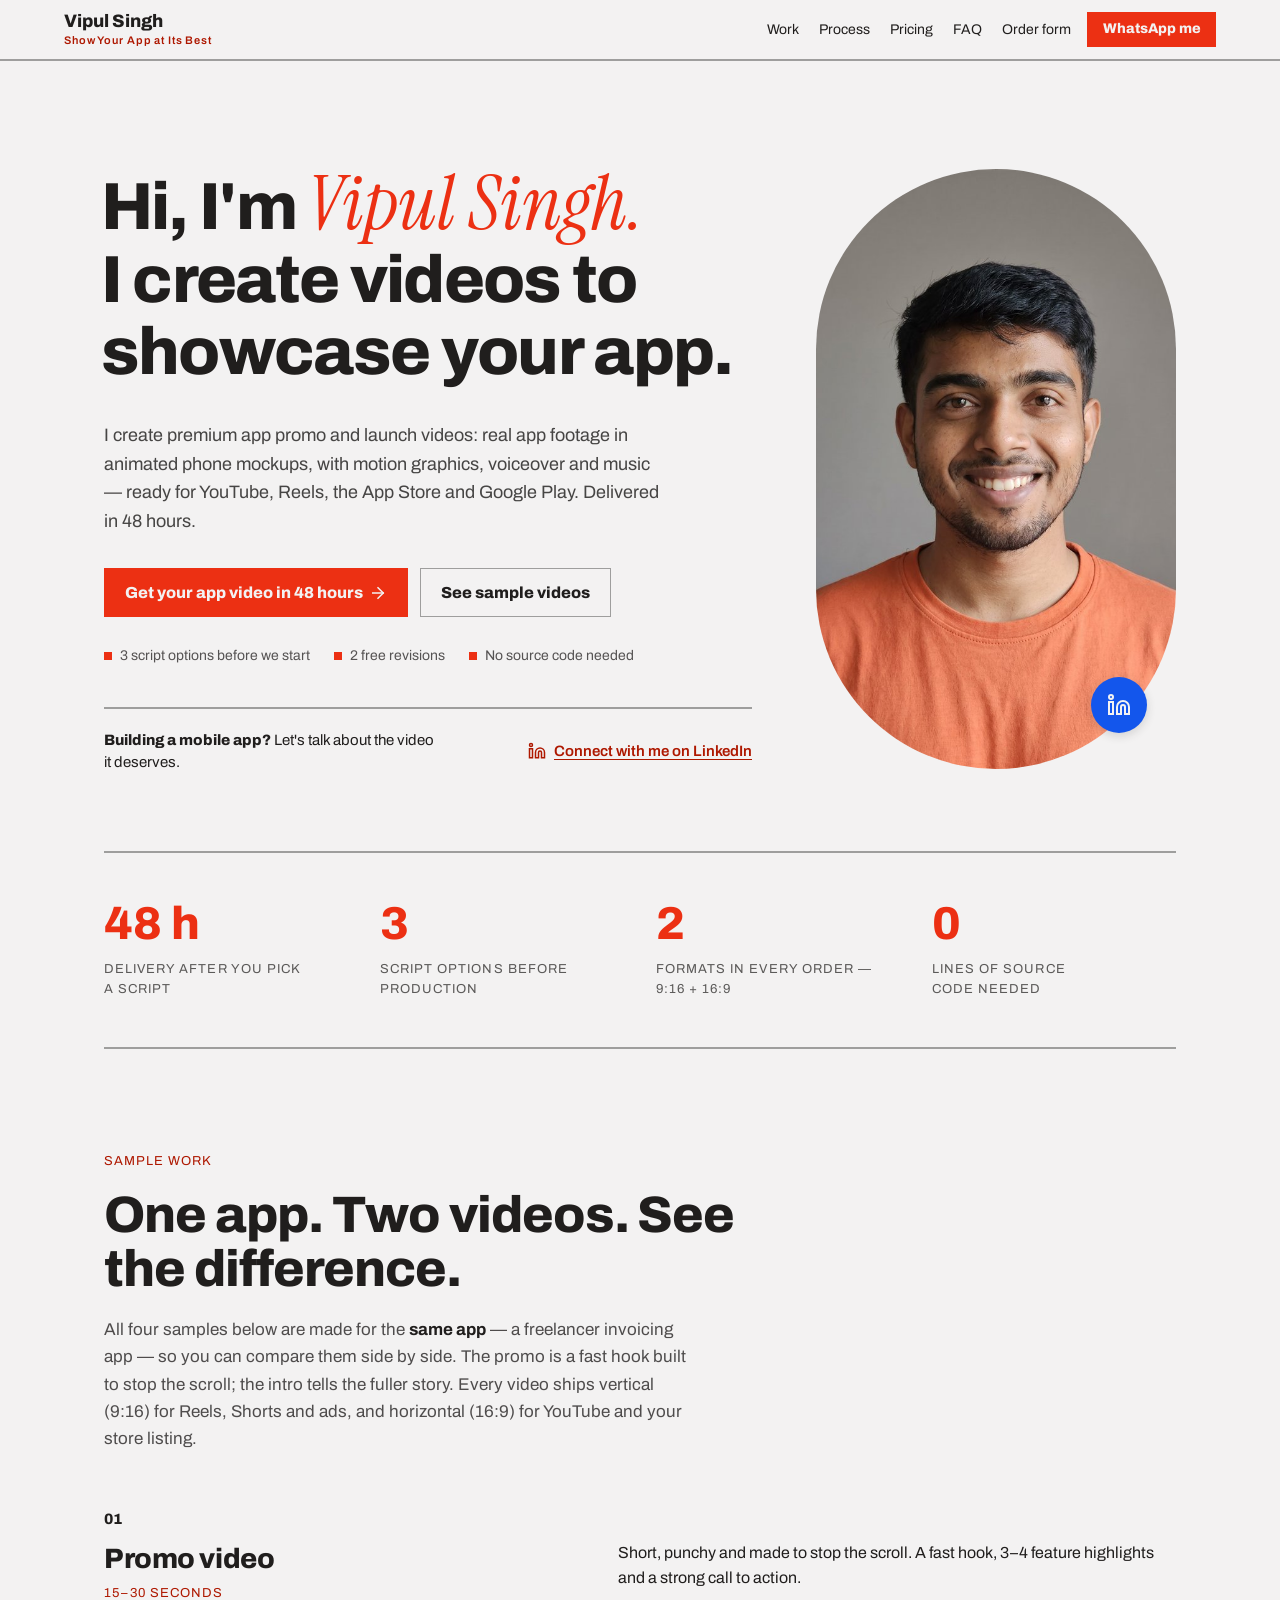
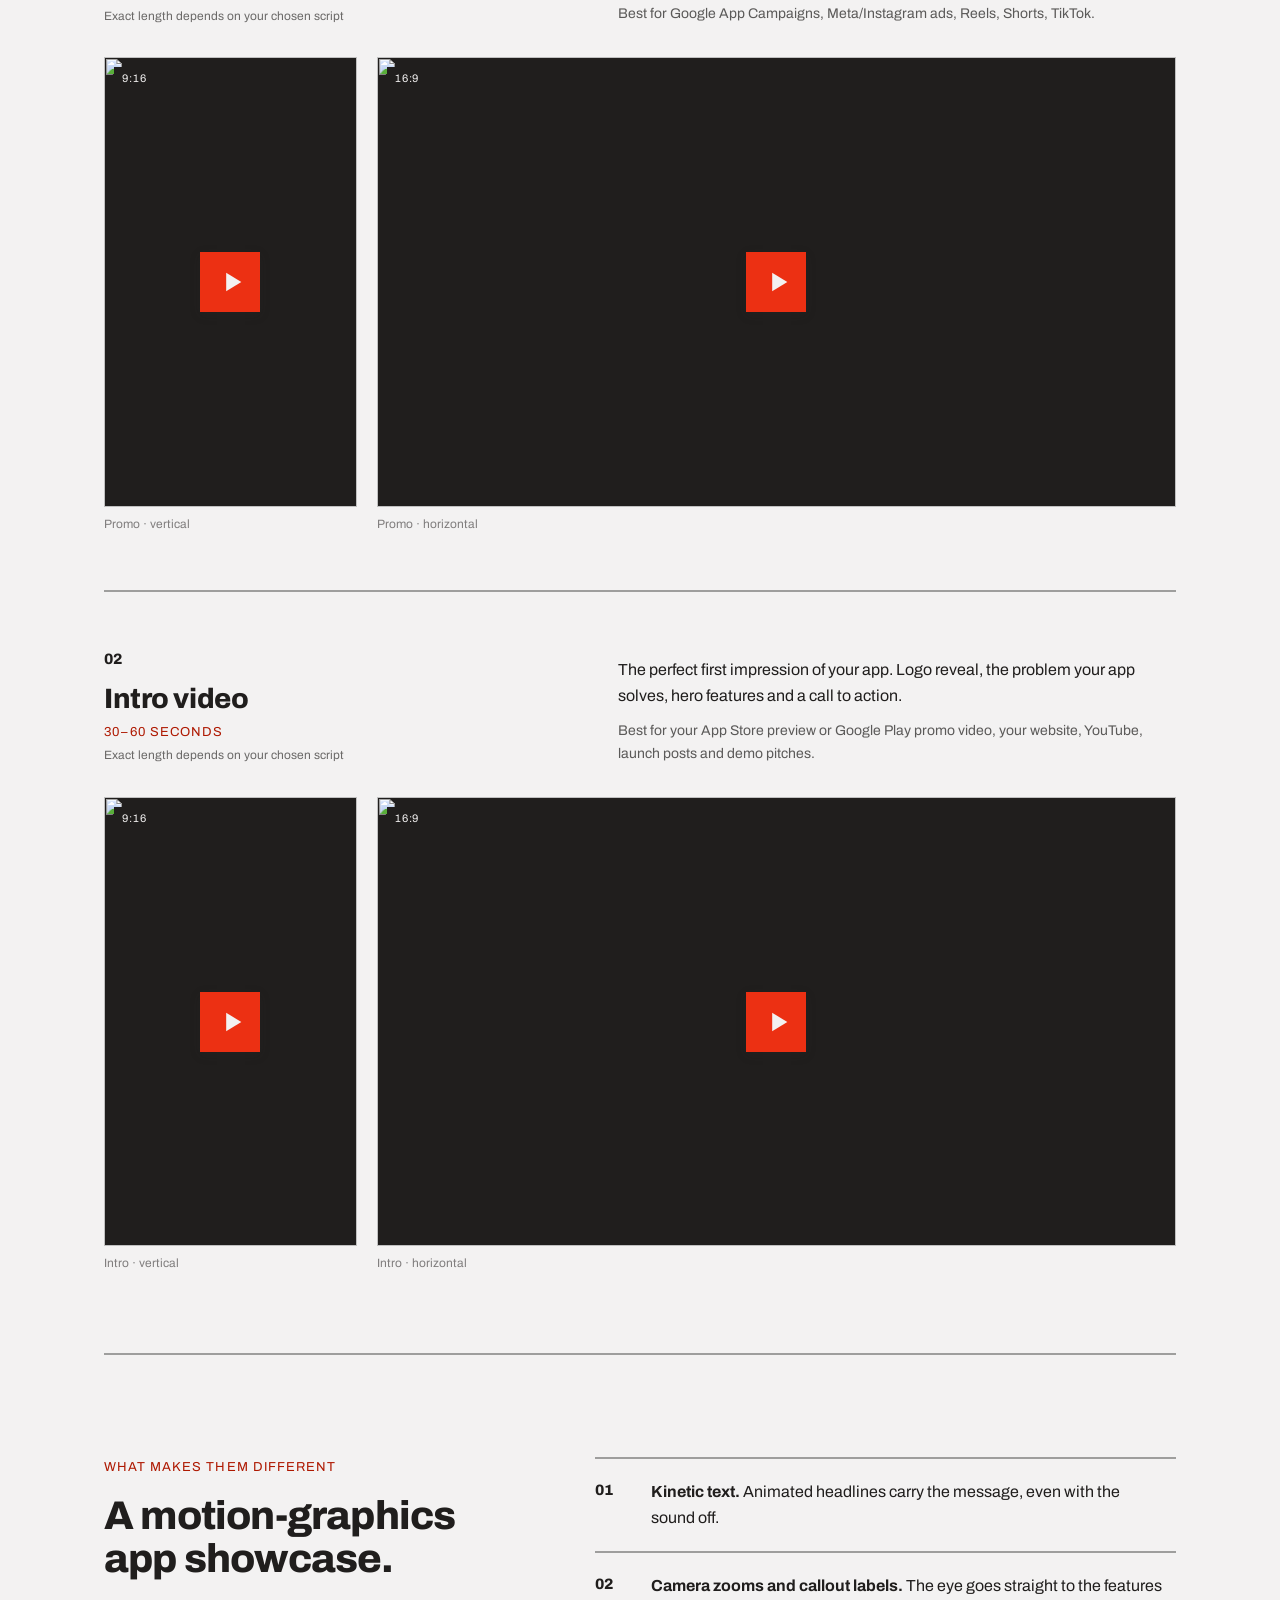
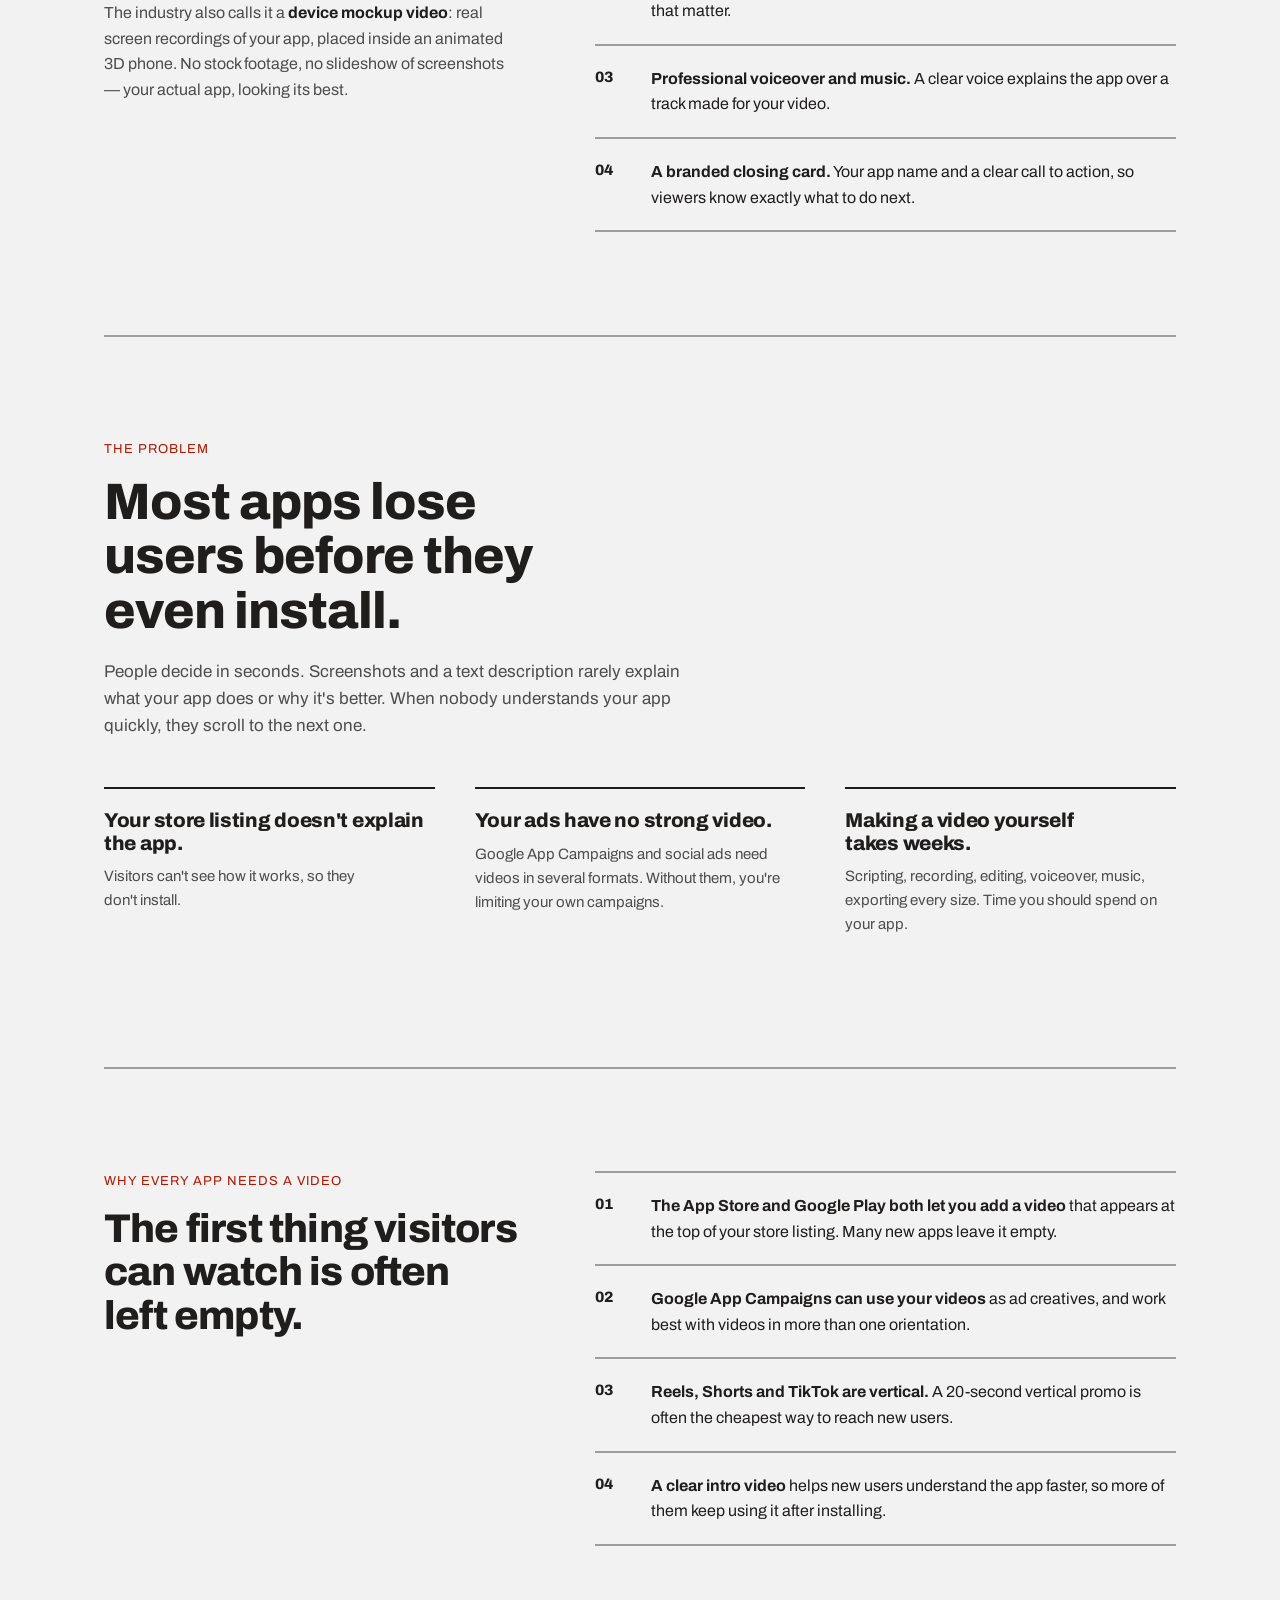
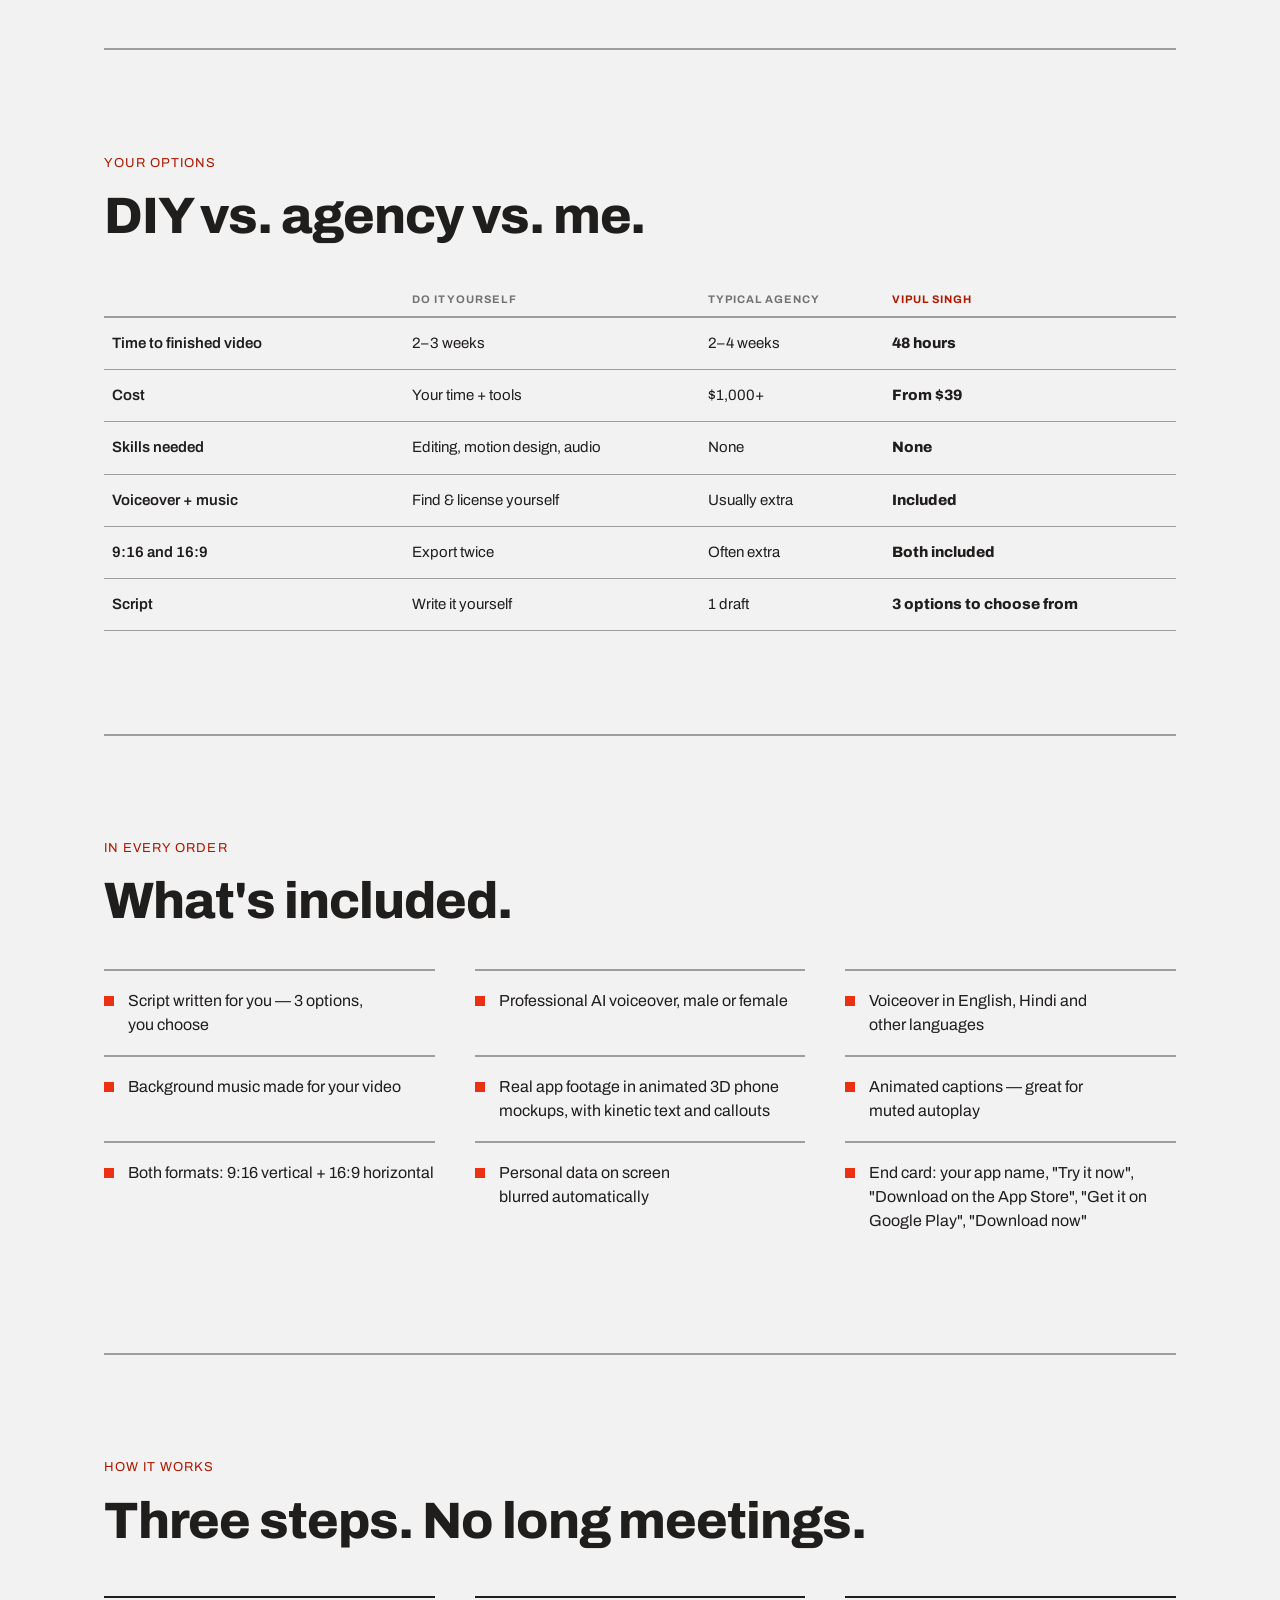
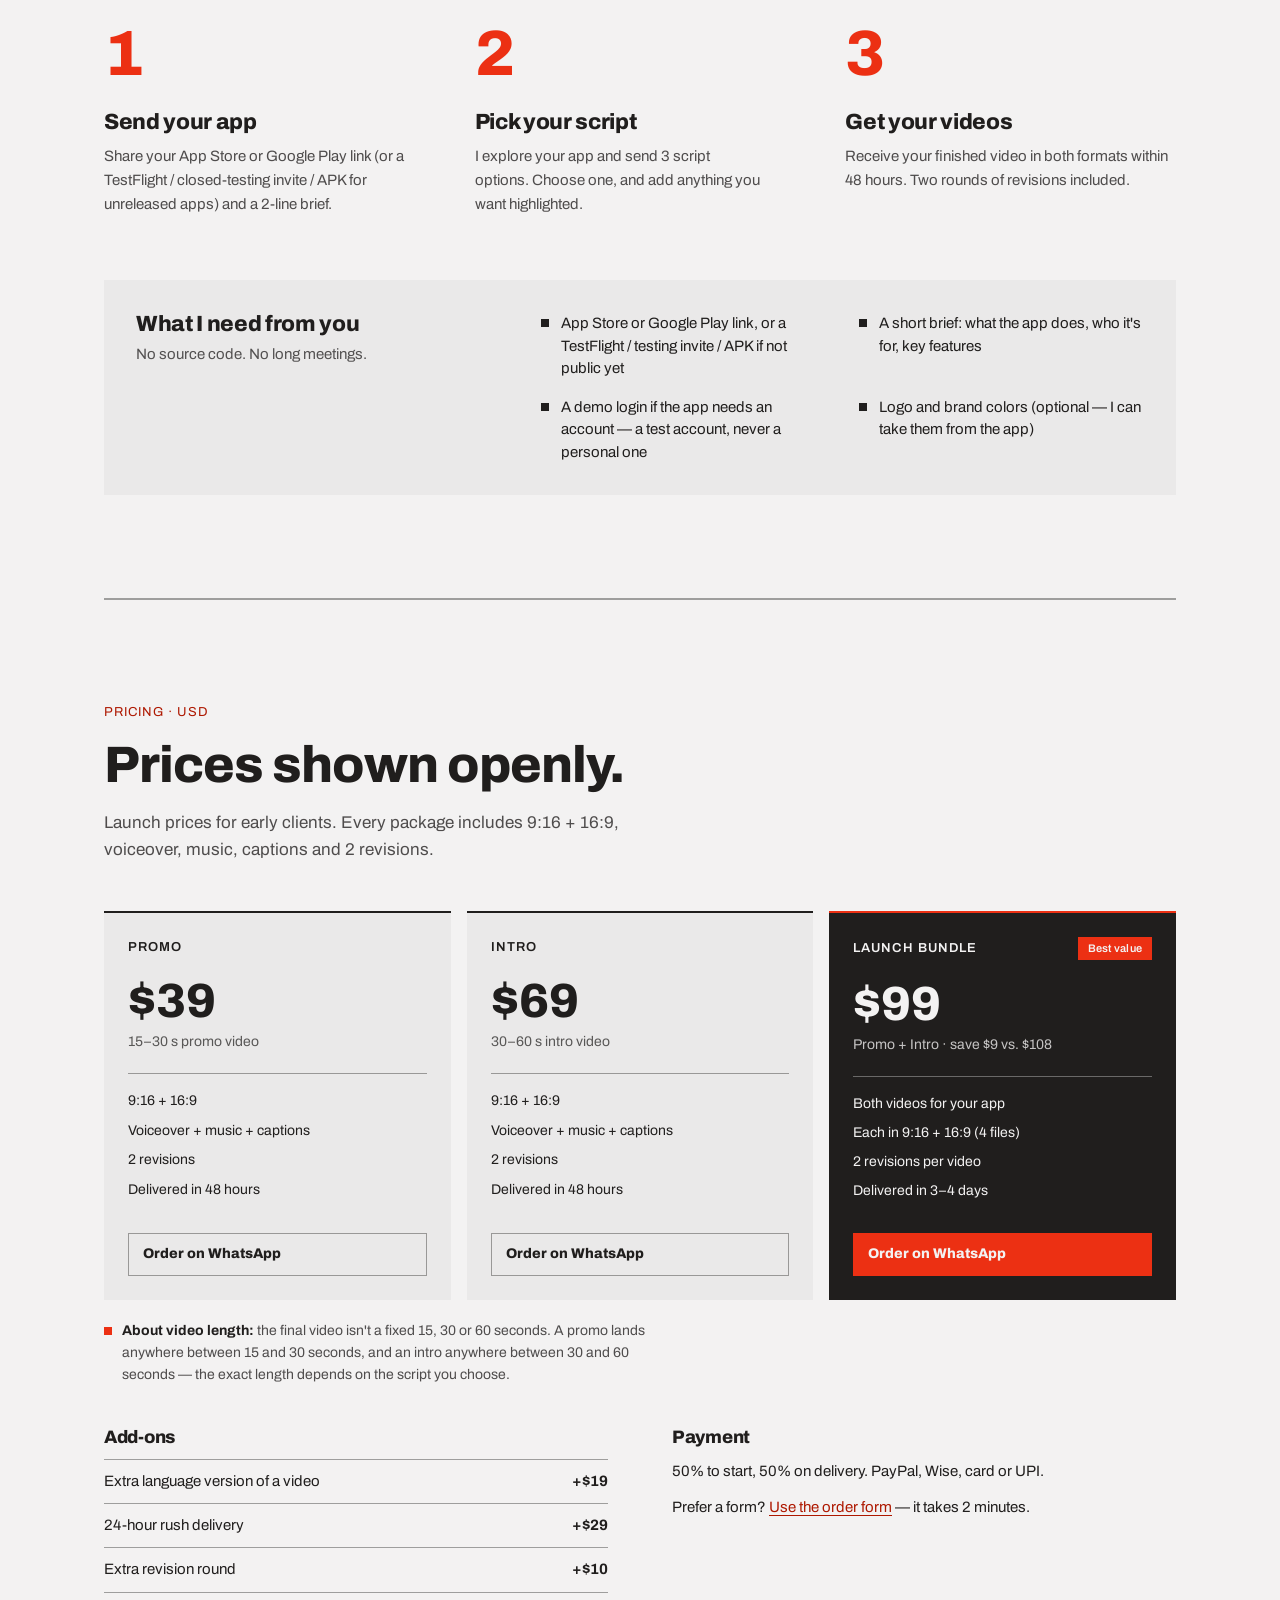
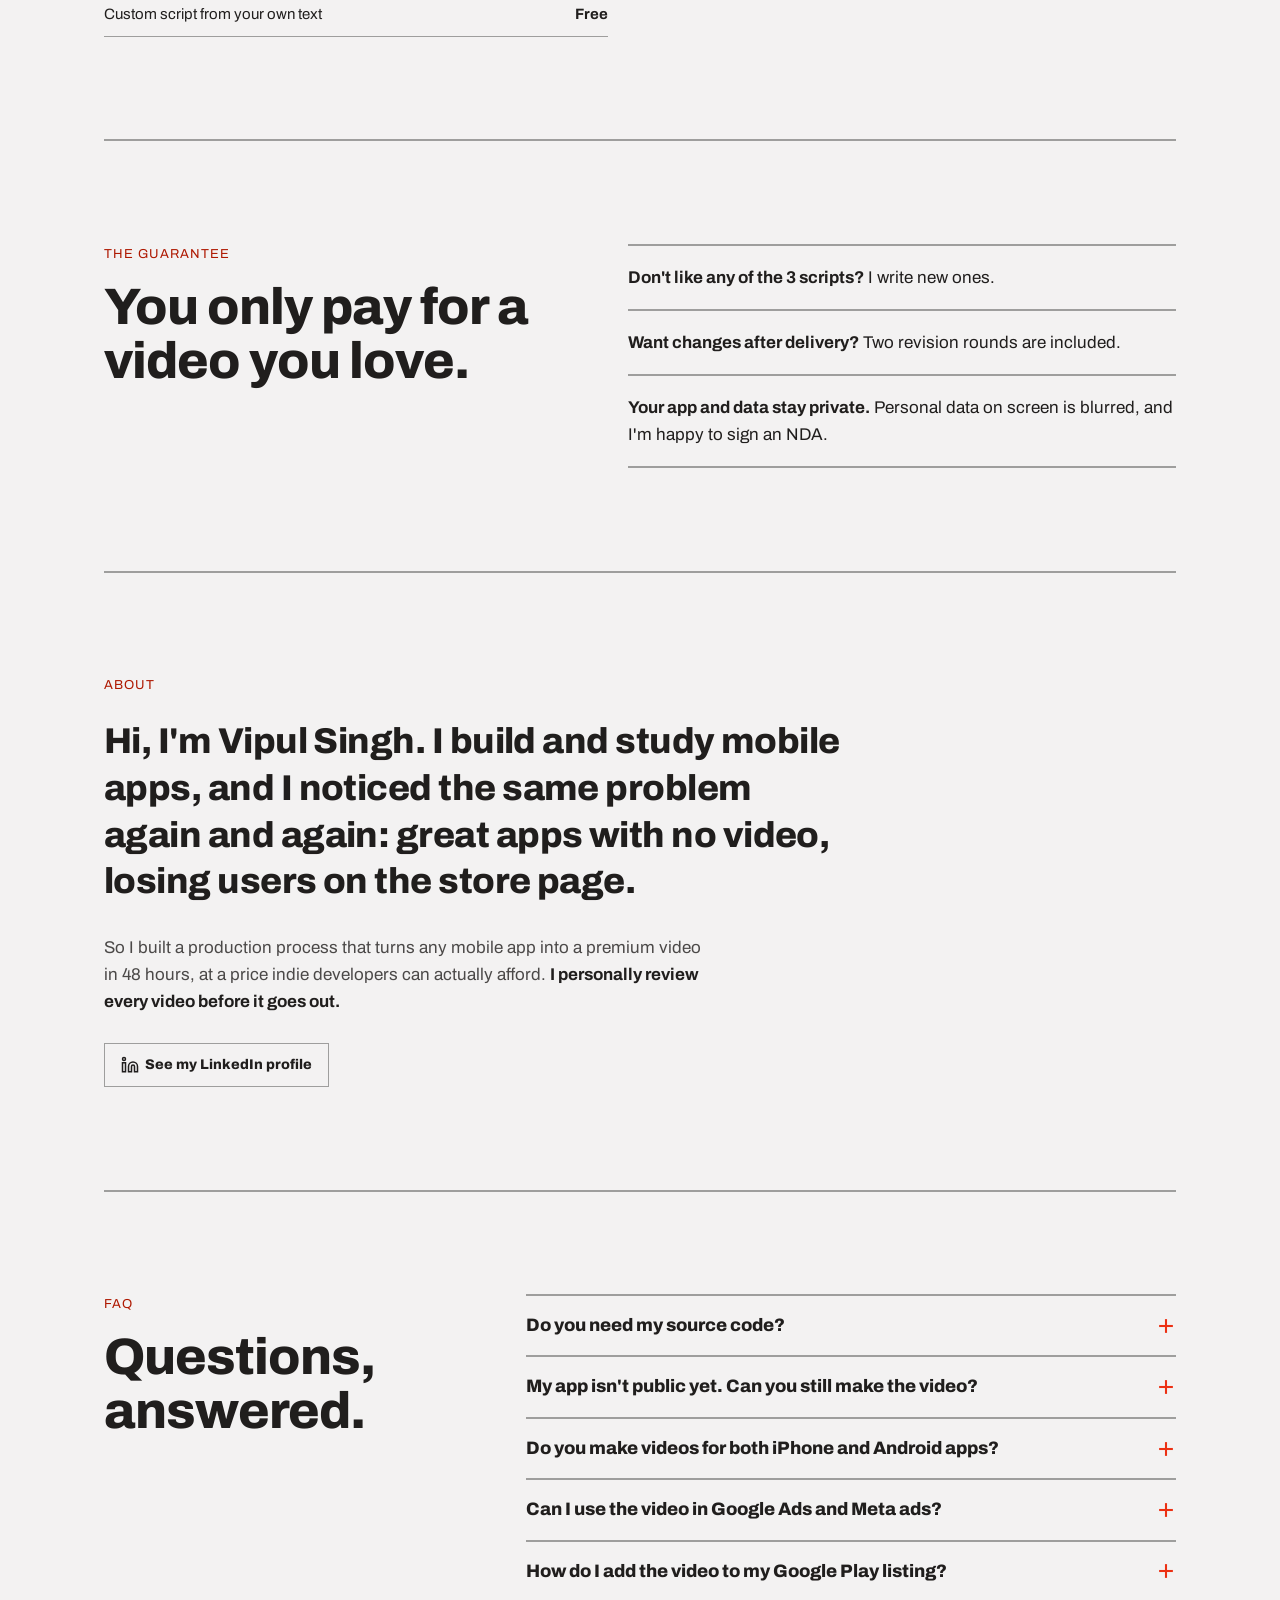
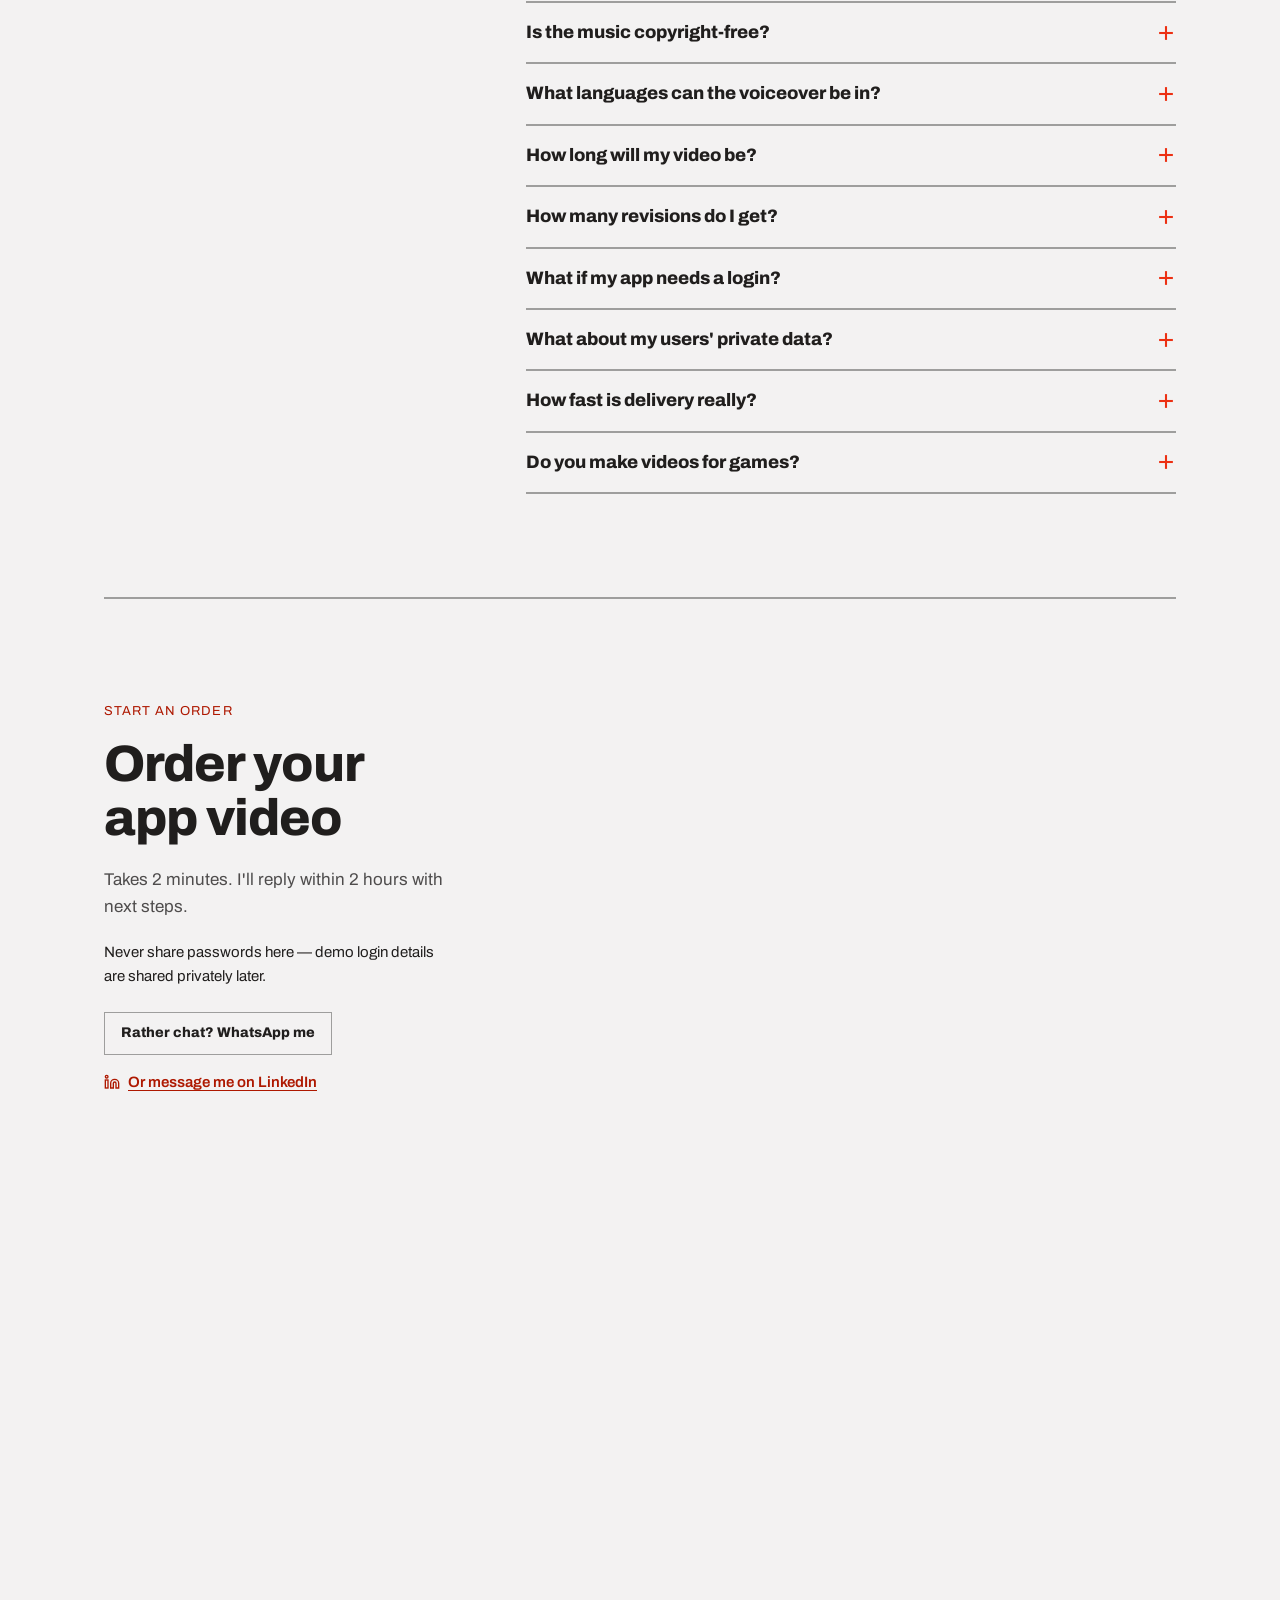
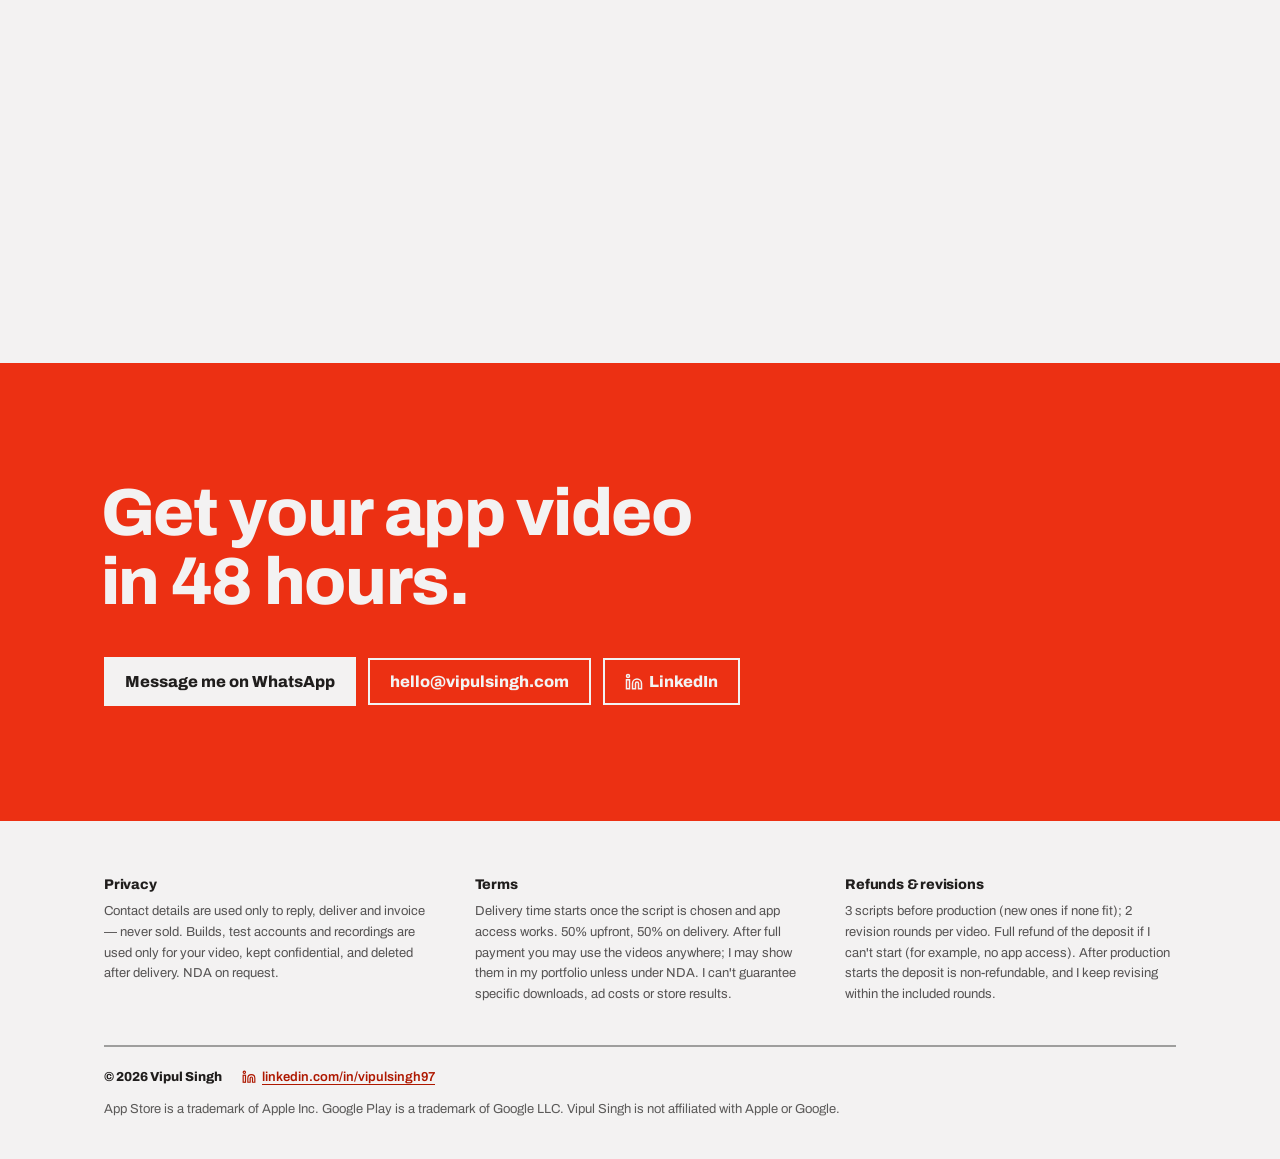
==== commit d5b59b46: "Change tagline to "Show Your App at Its Best" Co-Authored-By: Claude Opus 5.5 <noreply@anthropic.com" ====
--- a/index.html
+++ b/index.html
@@ -22,7 +22,7 @@
 <body>
 
 <nav class="nav" style="position: sticky; top: 0; z-index: 10; background: var(--color-bg); flex-wrap: wrap; row-gap: 8px; padding-inline: clamp(20px, 5vw, 72px);">
-  <a href="#top" class="nav-brand" style="display: flex; flex-direction: column; gap: 2px; font-size: 18px; line-height: 1.1;">Vipul Singh<span style="font-family: var(--font-body); font-weight: 600; font-size: 11px; letter-spacing: 0.08em; color: var(--color-accent-700);">Videos That Sell Your App</span></a>
+  <a href="#top" class="nav-brand" style="display: flex; flex-direction: column; gap: 2px; font-size: 18px; line-height: 1.1;">Vipul Singh<span style="font-family: var(--font-body); font-weight: 600; font-size: 11px; letter-spacing: 0.08em; color: var(--color-accent-700);">Show Your App at Its Best</span></a>
   <div data-navlinks style="display: flex; gap: 20px; flex-wrap: wrap; align-items: center;">
     <a href="#work">Work</a>
     <a href="#process">Process</a>
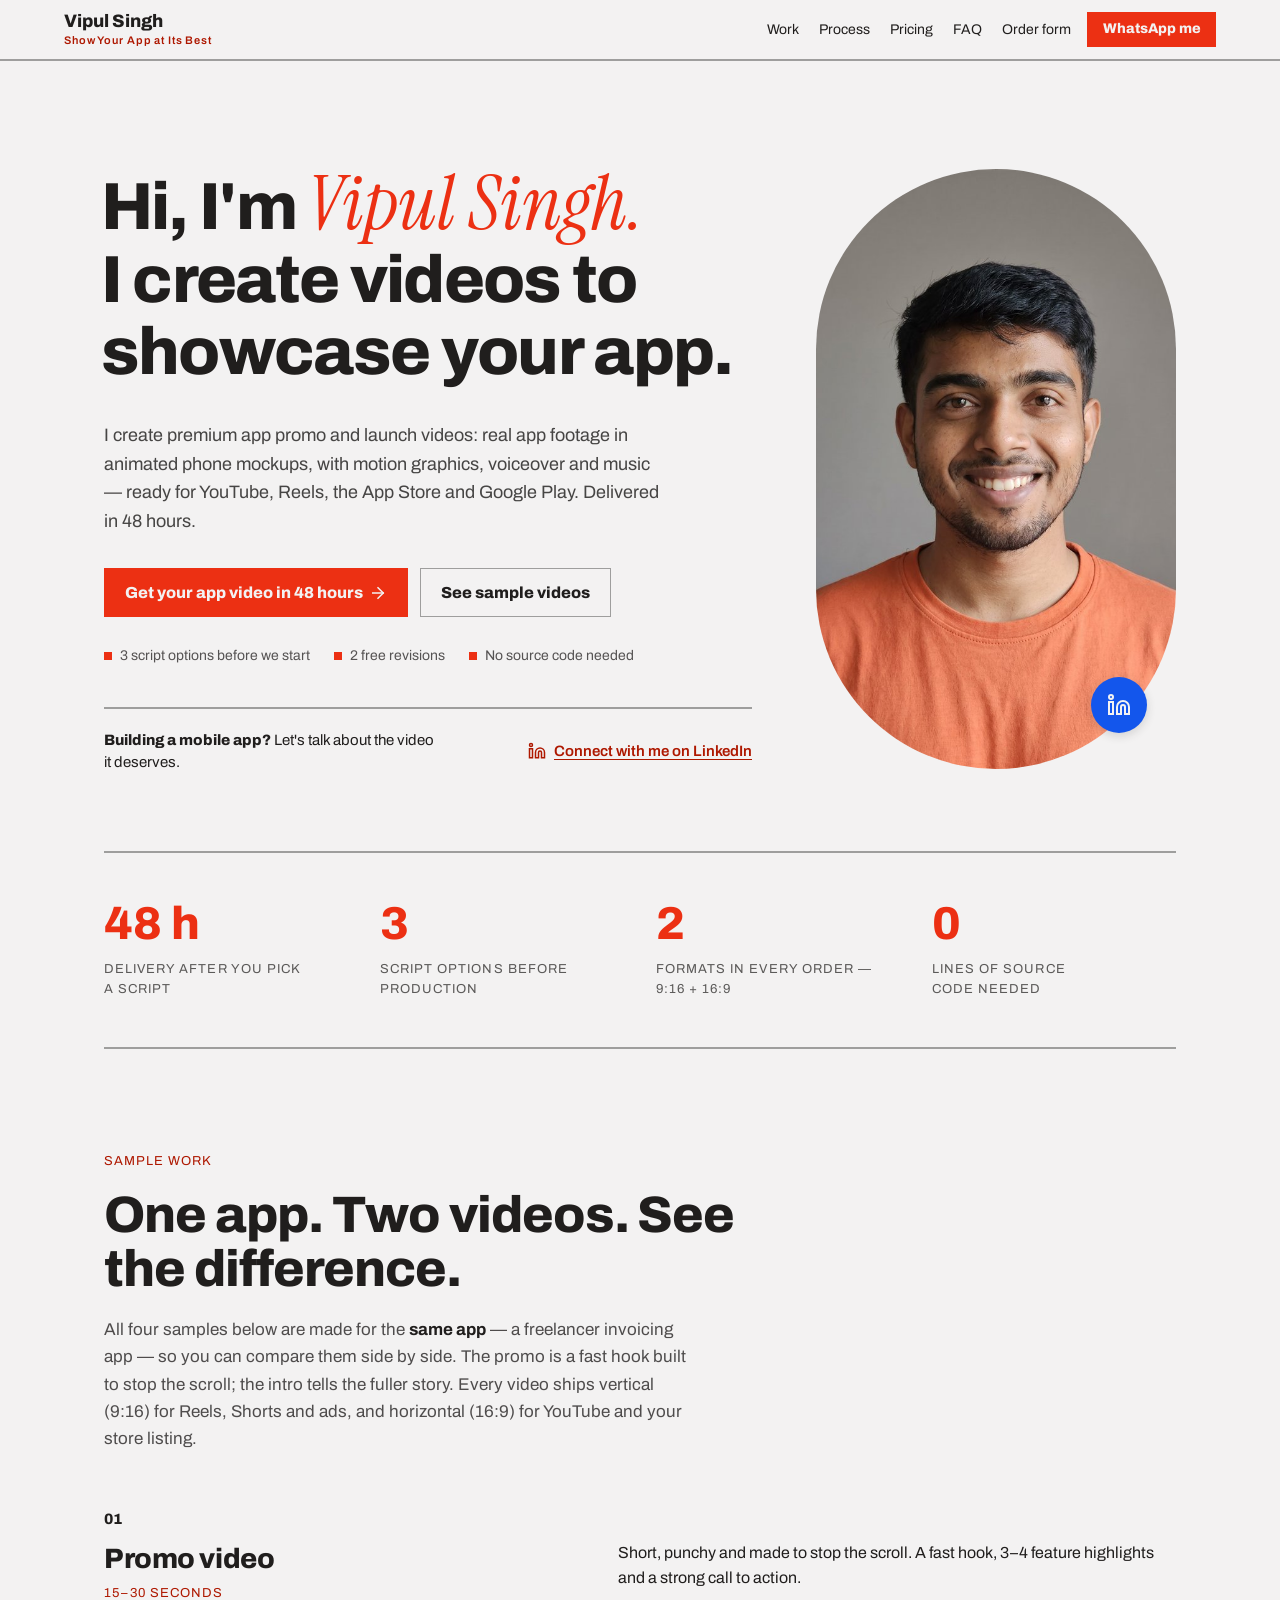
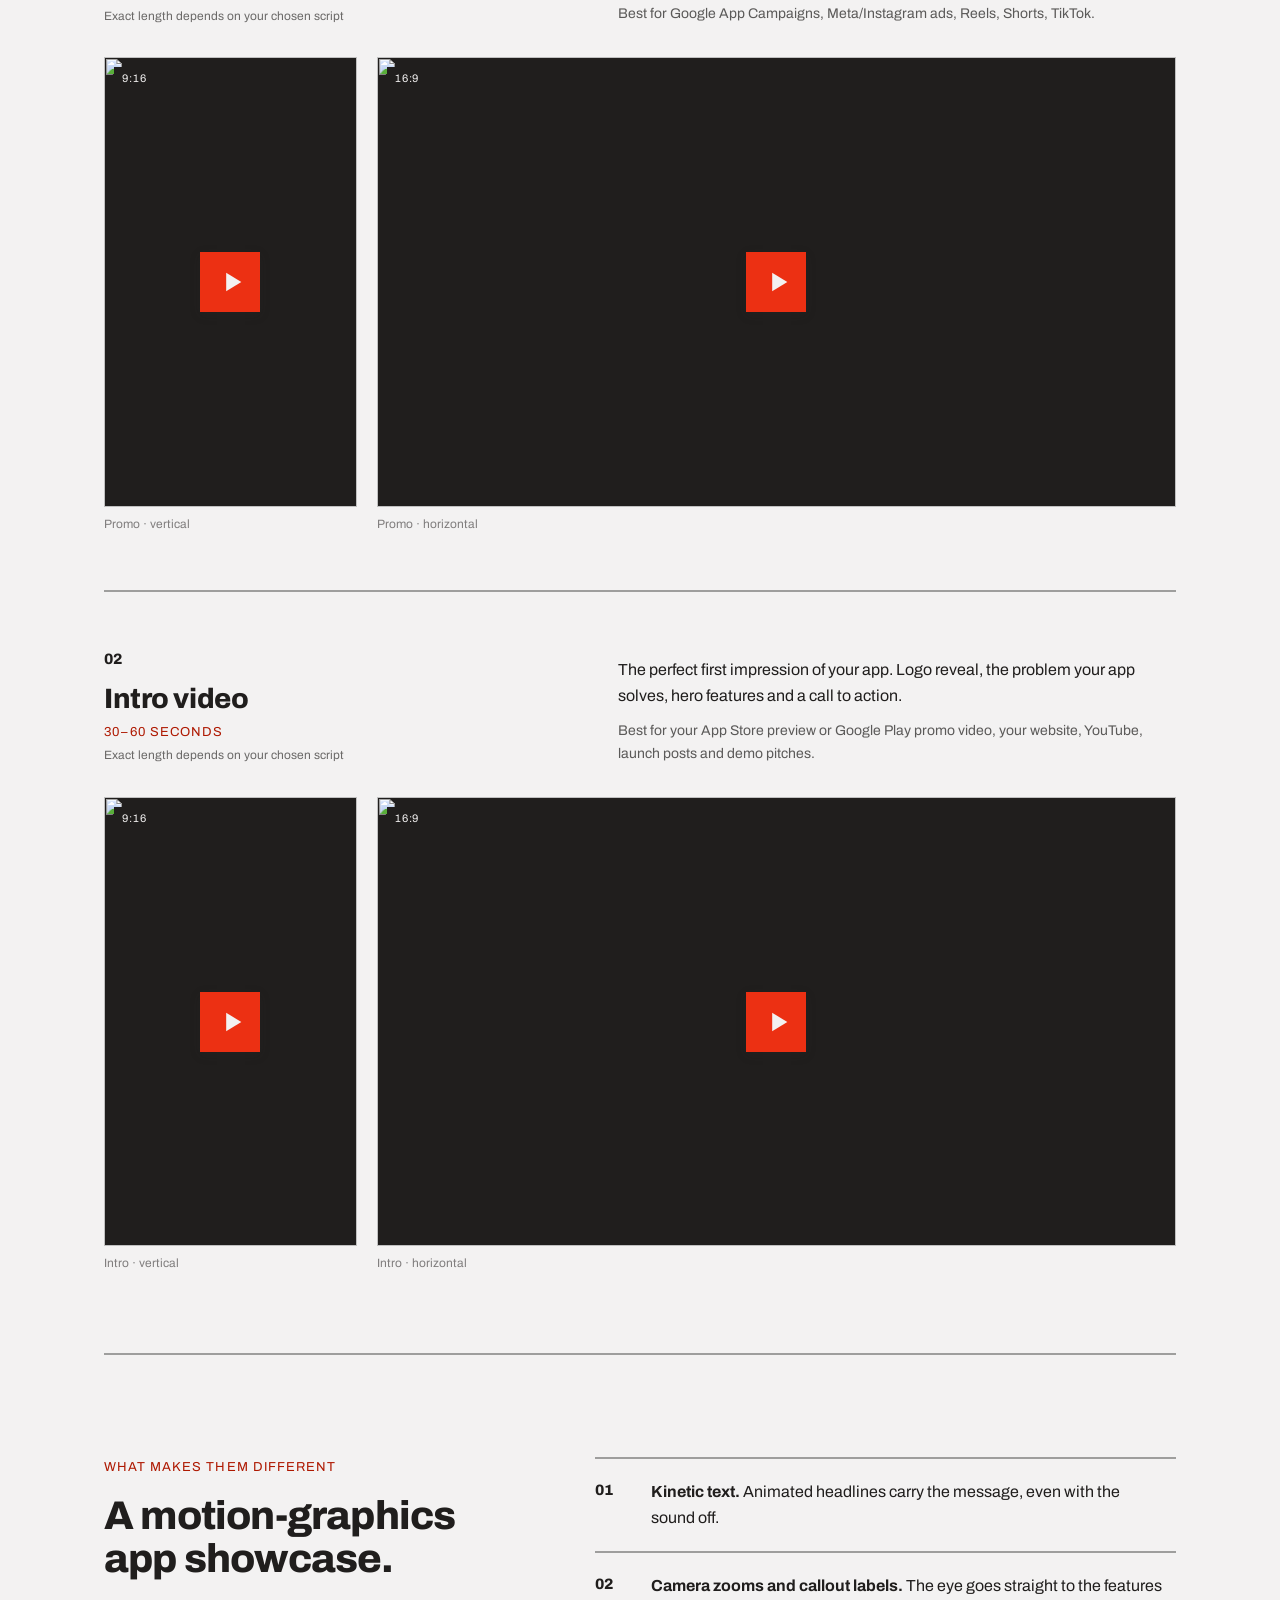
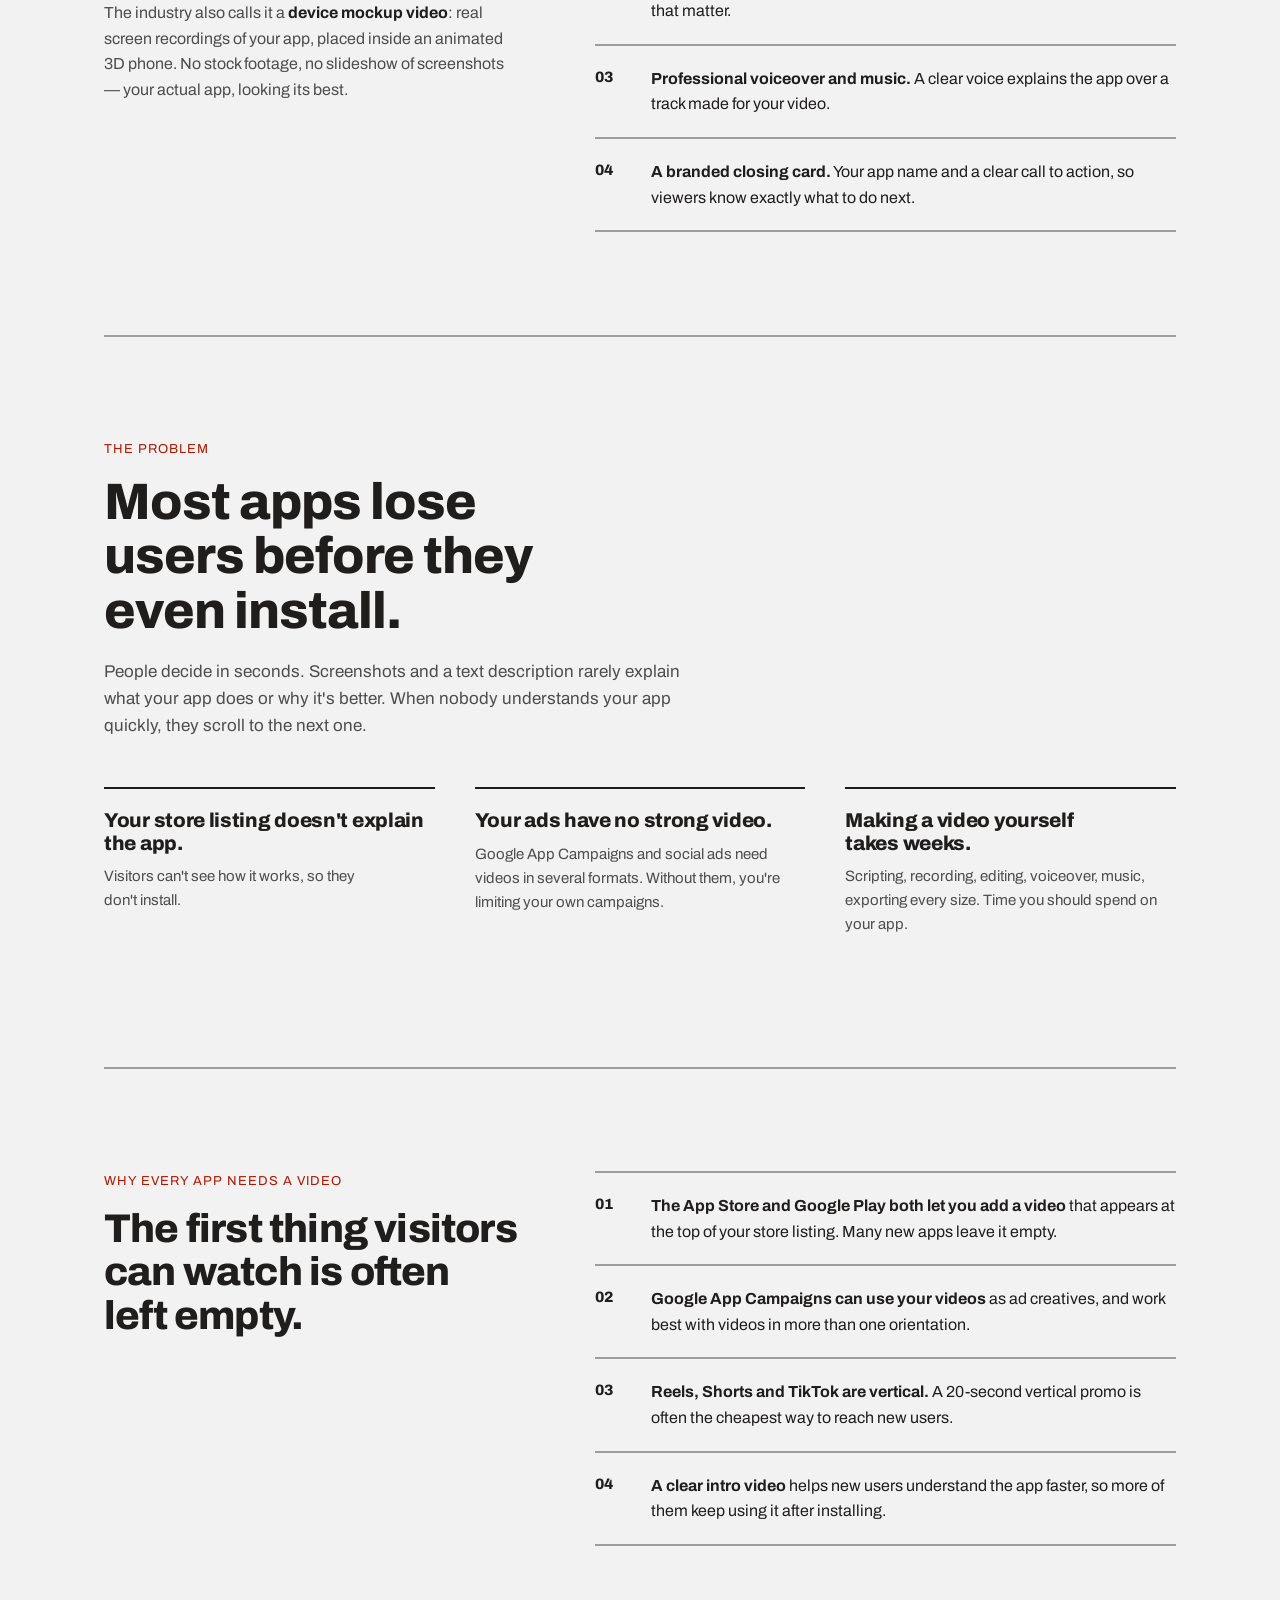
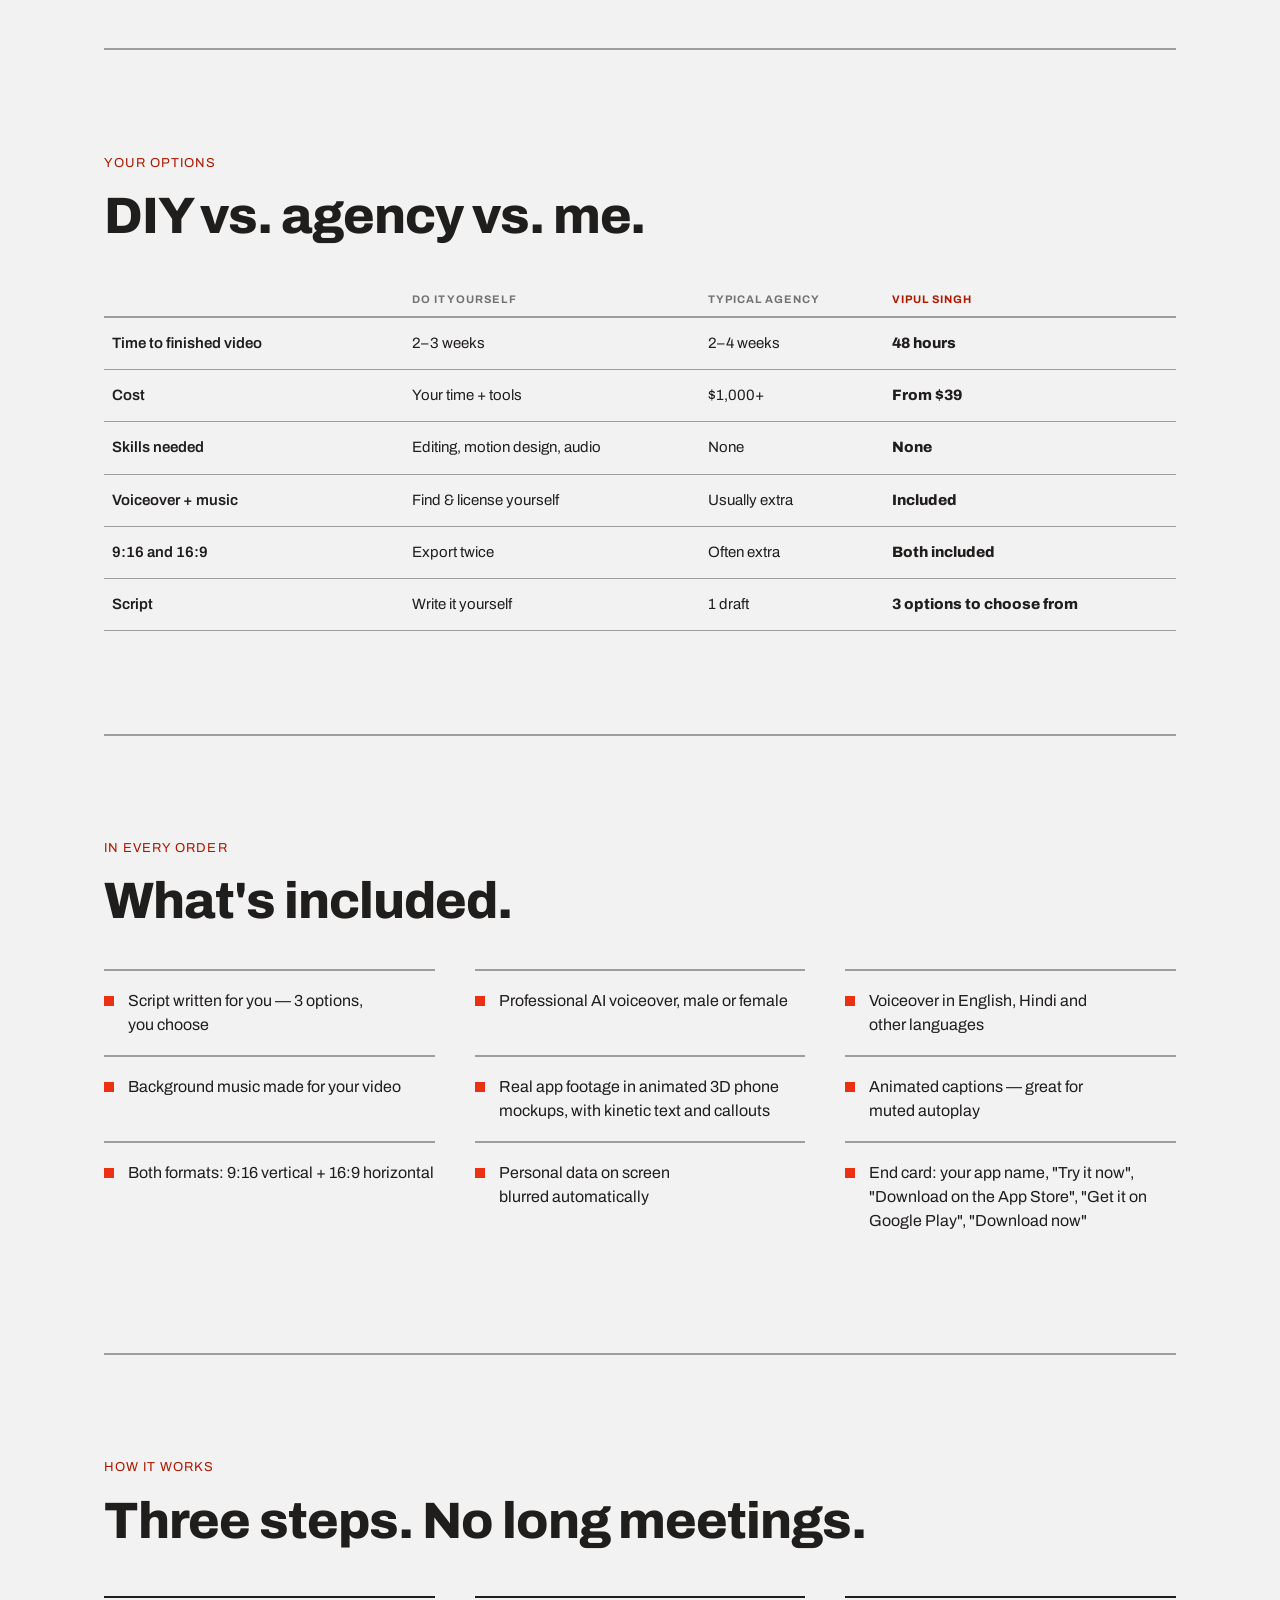
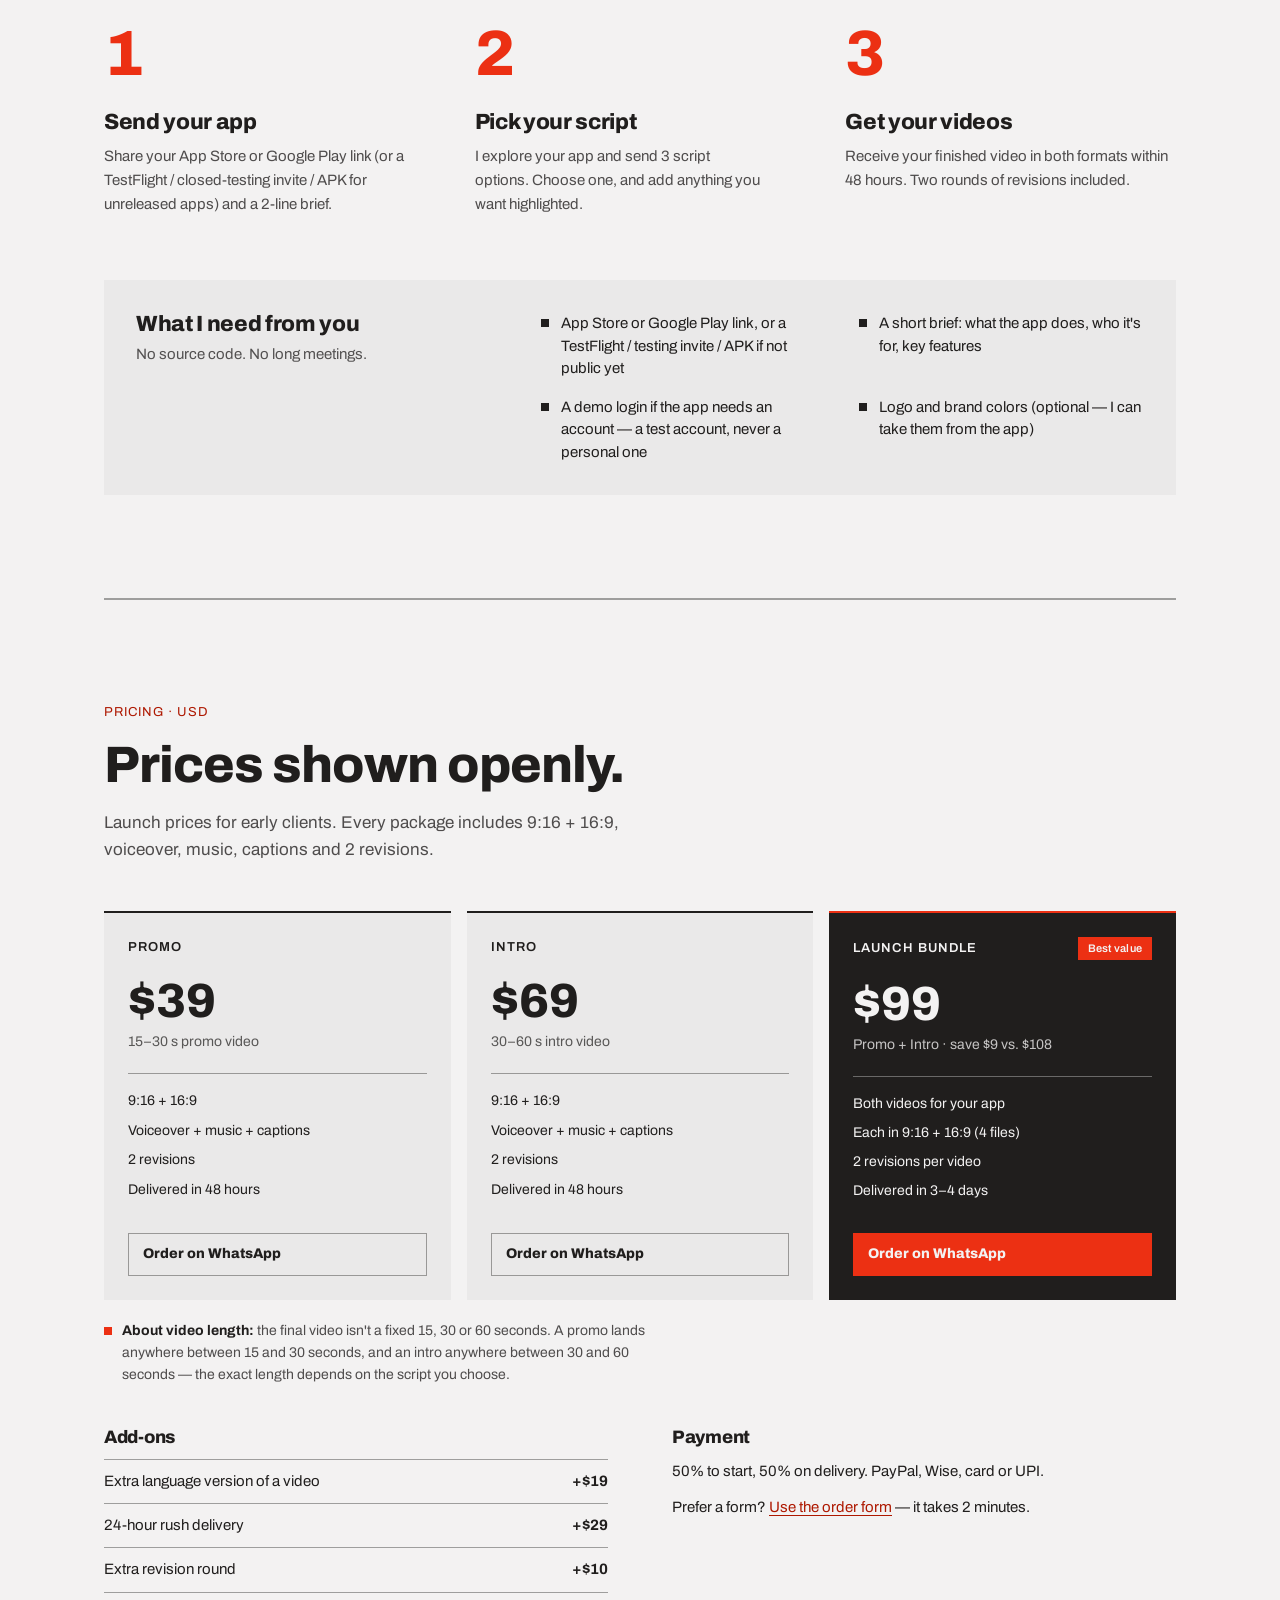
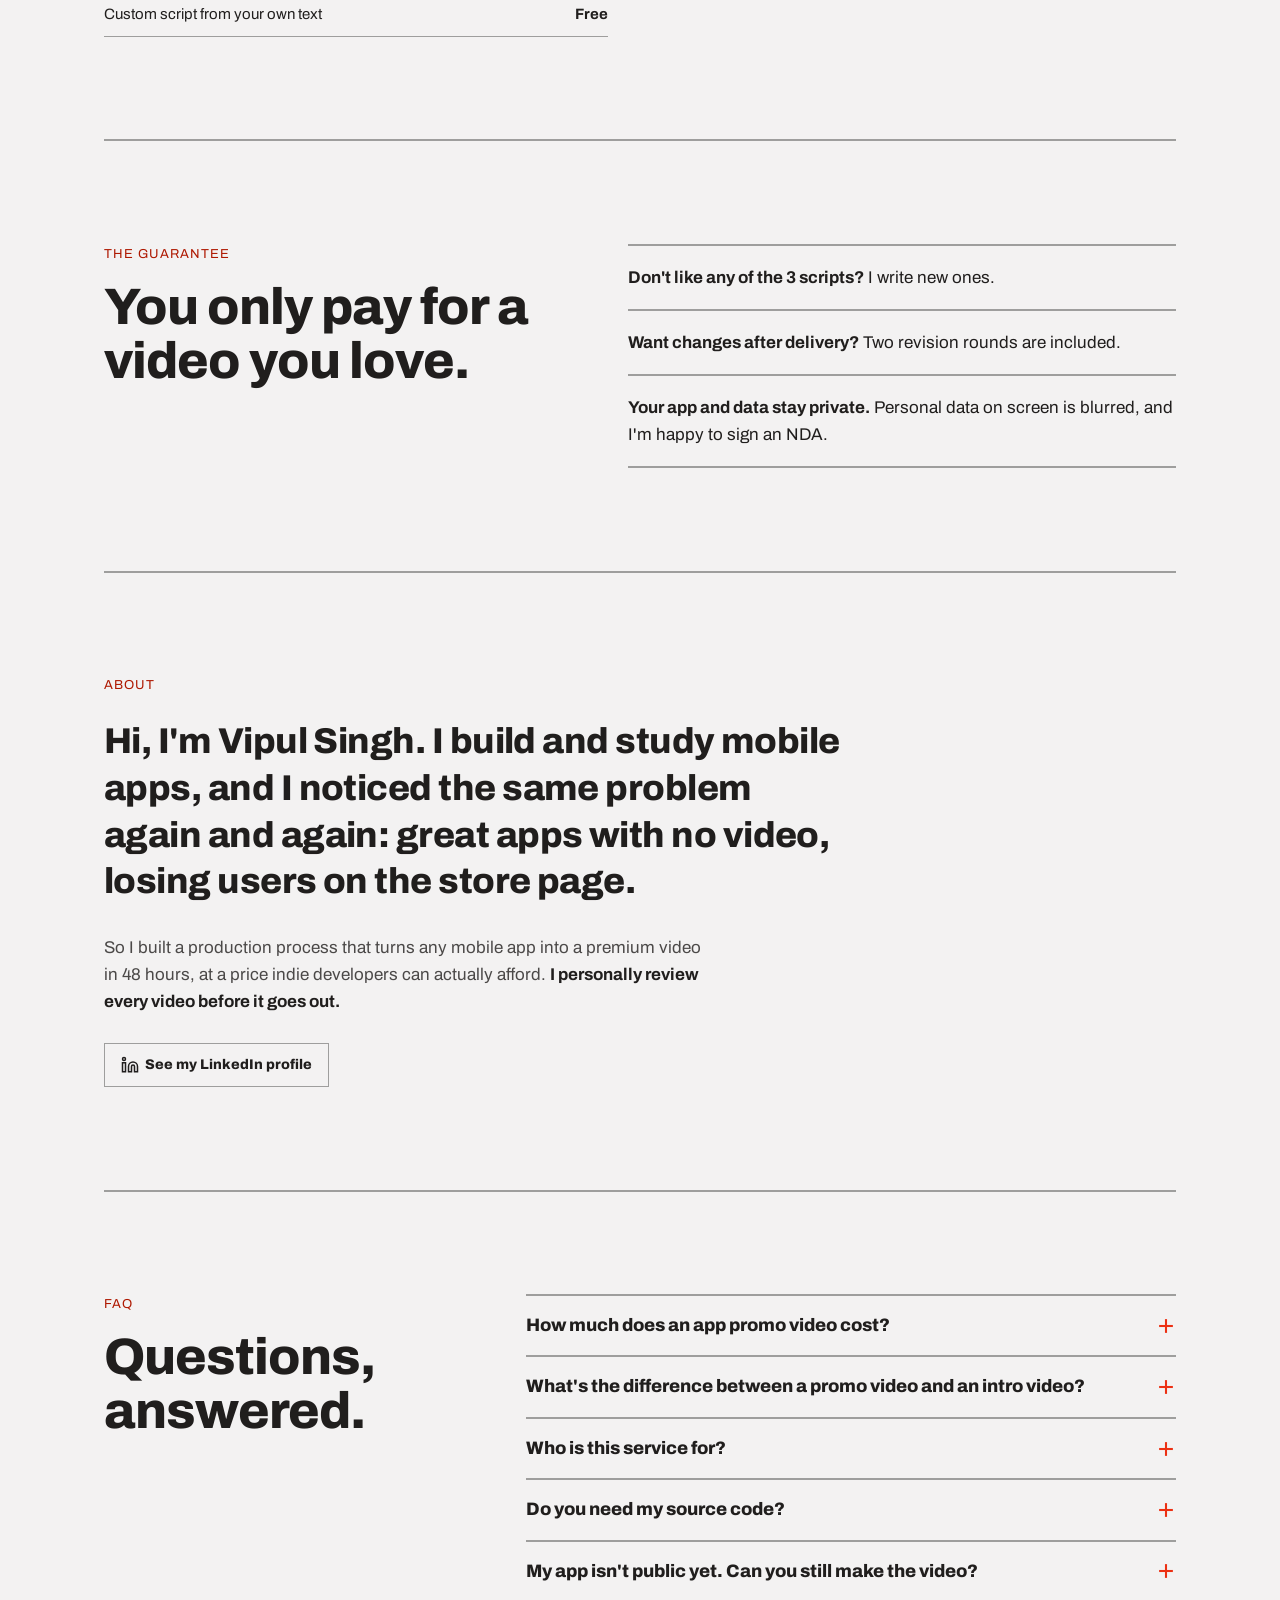
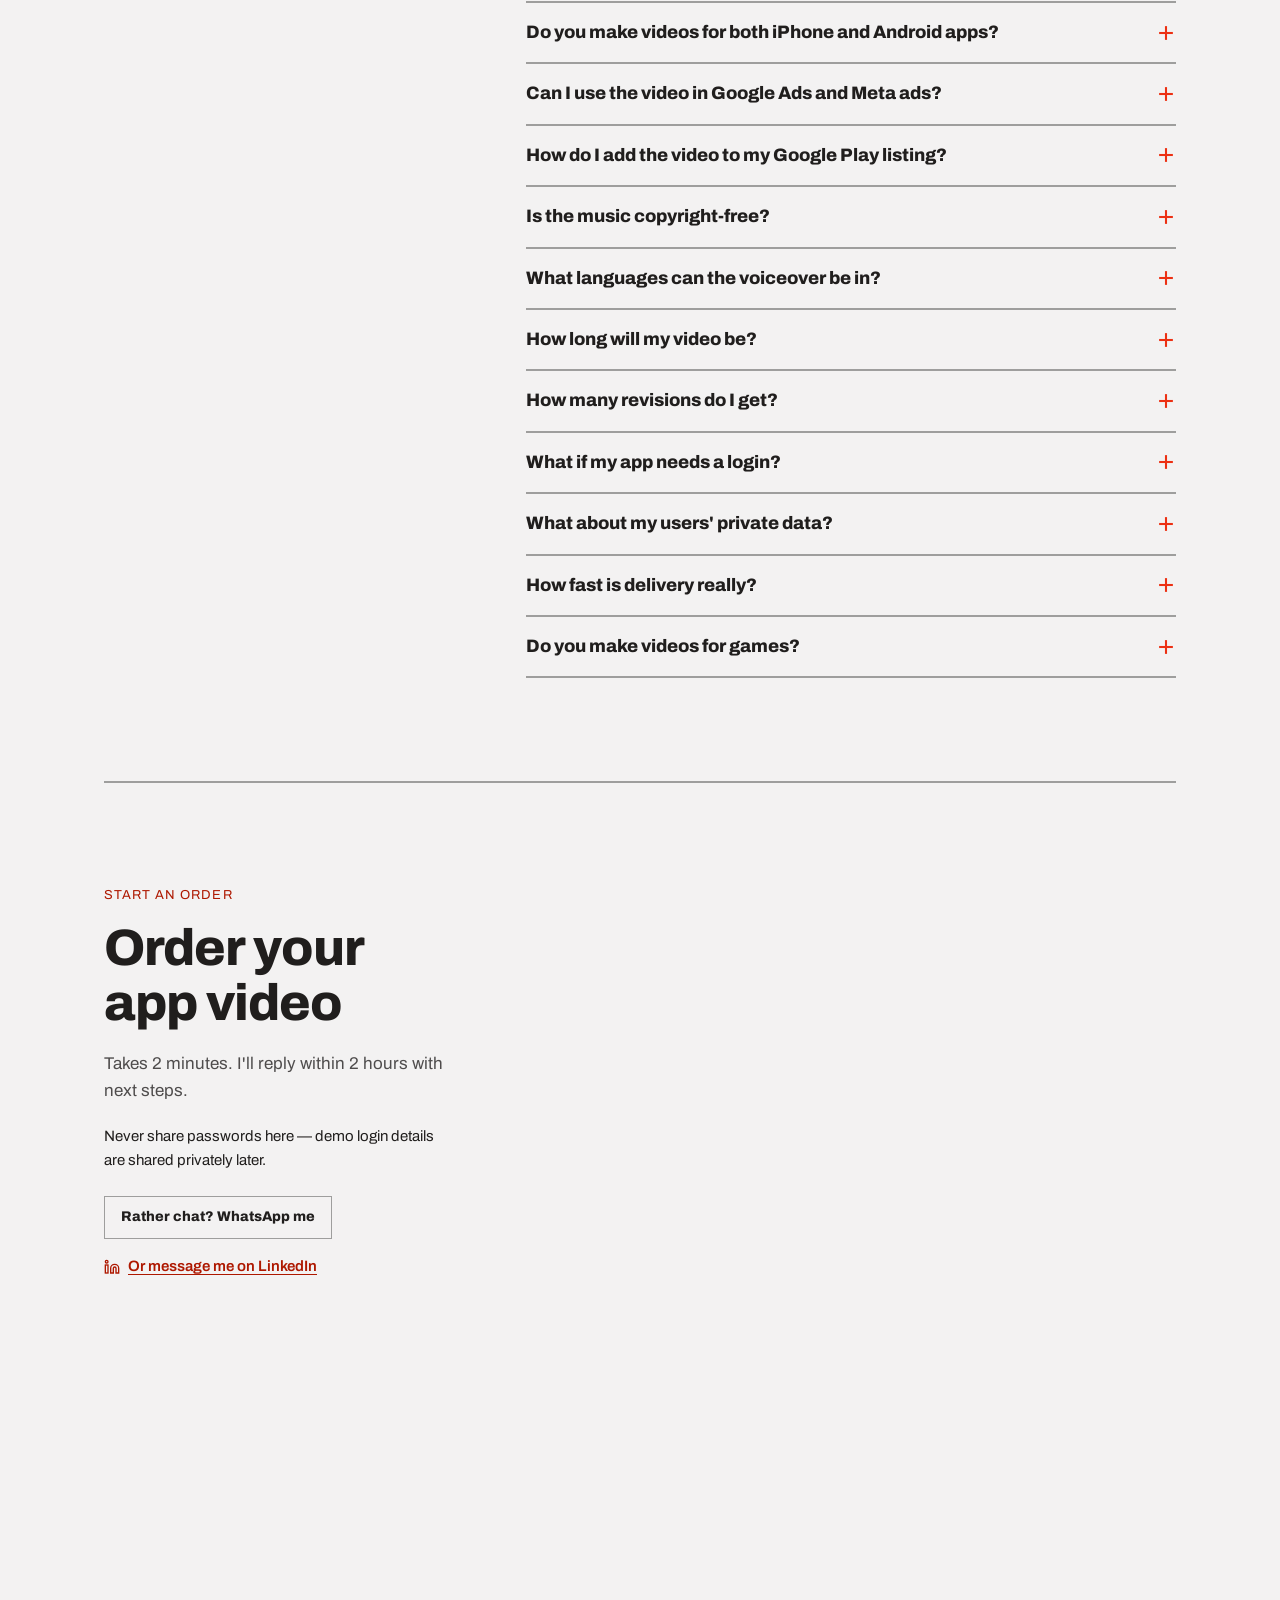
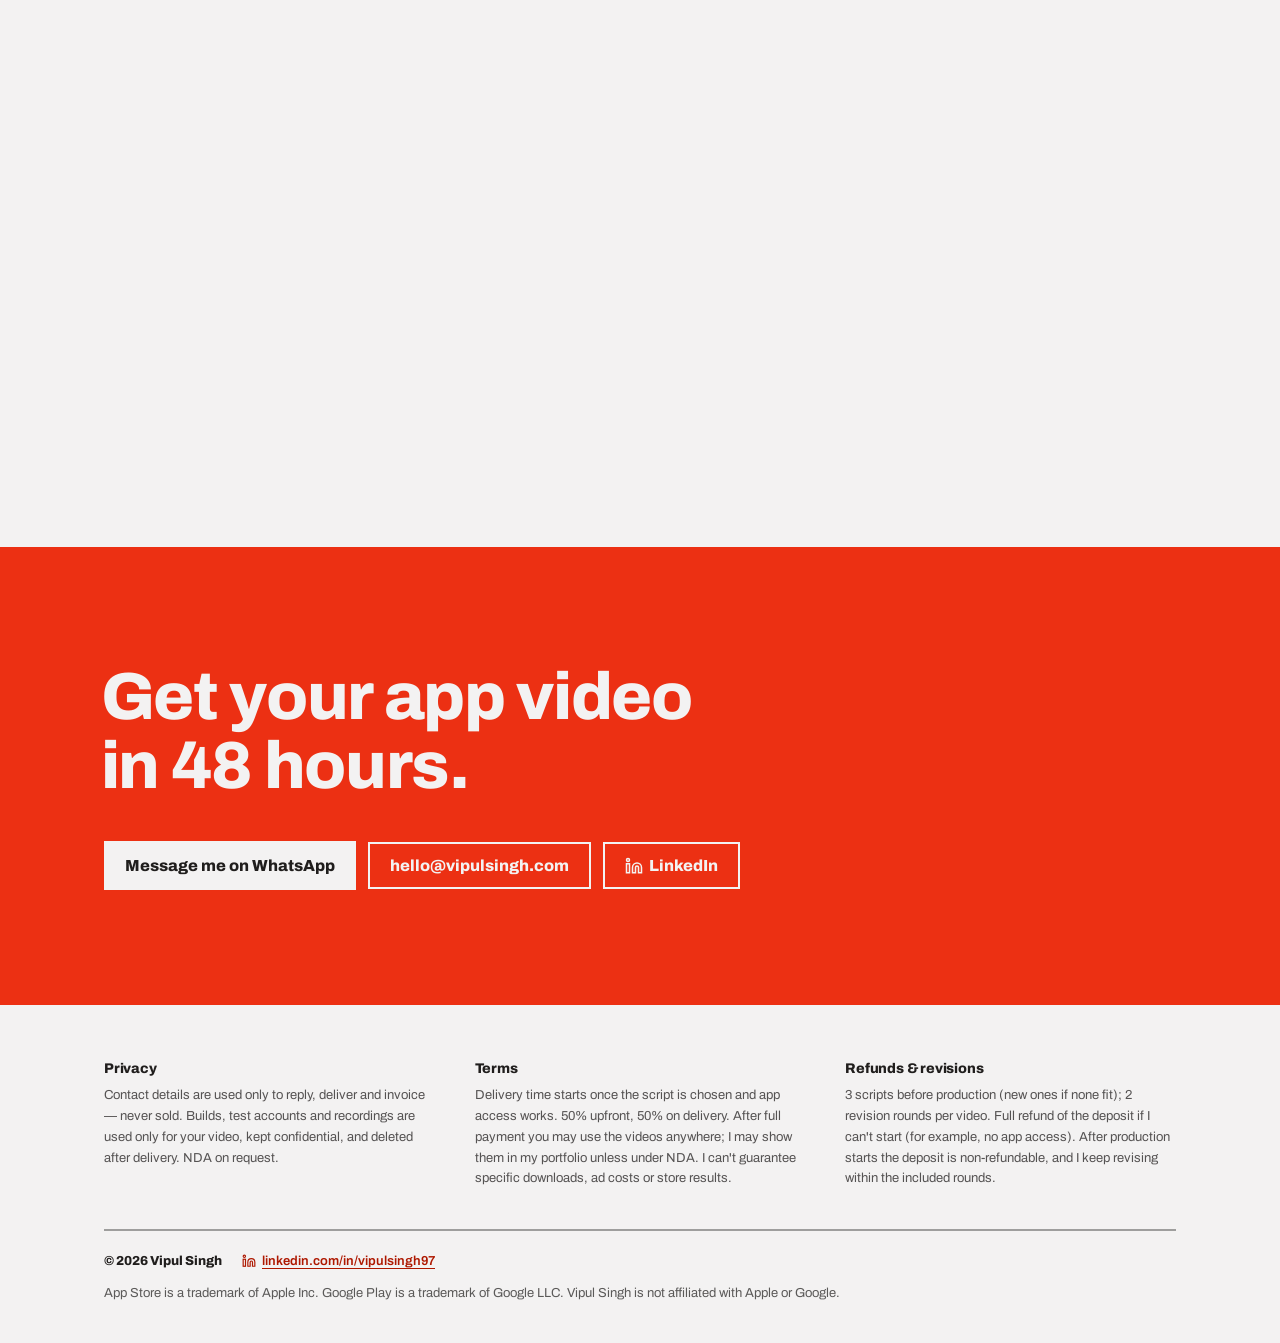
==== commit bd090492: "Make the site easy for AI assistants to find and cite - robots.txt: explicitly allow AI search/brows" ====
--- a/index.html
+++ b/index.html
@@ -3,17 +3,292 @@
 <head>
   <meta charset="utf-8">
   <meta name="viewport" content="width=device-width, initial-scale=1">
-  <title>Vipul Singh — Premium app videos for mobile apps</title>
-  <meta name="description" content="Premium promo and intro videos for mobile apps — made for the App Store, Google Play, ads, Reels and Shorts. 3 script options, 2 revisions, delivered in 48 hours. From $39.">
+  <title>App Promo Videos for iOS &amp; Android Apps | Vipul Singh</title>
+  <meta name="description" content="Premium app promo and intro videos for iOS and Android — for the App Store, Google Play, ads, Reels and Shorts. 9:16 + 16:9, delivered in 48 hours. From $39.">
+  <meta name="author" content="Vipul Singh">
+  <meta name="robots" content="index, follow, max-image-preview:large, max-snippet:-1, max-video-preview:-1">
+  <link rel="canonical" href="https://vipul-singh.netlify.app/">
   <meta name="theme-color" content="#ec3013">
 
   <meta property="og:type" content="website">
-  <meta property="og:title" content="Vipul Singh — Premium app videos for mobile apps">
-  <meta property="og:description" content="Premium promo and intro videos for mobile apps — made for the App Store, Google Play, ads, Reels and Shorts. 3 script options, 2 revisions, delivered in 48 hours. From $39.">
-  <meta property="og:image" content="assets/img/vipul-singh.jpg">
+  <meta property="og:site_name" content="Vipul Singh — App Videos">
+  <meta property="og:locale" content="en_US">
+  <meta property="og:url" content="https://vipul-singh.netlify.app/">
+  <meta property="og:title" content="Premium promo videos for mobile apps — Vipul Singh">
+  <meta property="og:description" content="App promo and intro videos for the App Store, Google Play, ads, Reels and Shorts. 3 script options, 2 revisions, delivered in 48 hours. From $39.">
+  <meta property="og:image" content="https://vipul-singh.netlify.app/assets/img/og-image.jpg">
+  <meta property="og:image:type" content="image/jpeg">
+  <meta property="og:image:width" content="1200">
+  <meta property="og:image:height" content="630">
+  <meta property="og:image:alt" content="Vipul Singh — premium promo videos for mobile apps, delivered in 48 hours, from $39">
   <meta name="twitter:card" content="summary_large_image">
+  <meta name="twitter:title" content="Premium promo videos for mobile apps — Vipul Singh">
+  <meta name="twitter:description" content="App promo and intro videos for the App Store, Google Play, ads, Reels and Shorts. Delivered in 48 hours. From $39.">
+  <meta name="twitter:image" content="https://vipul-singh.netlify.app/assets/img/og-image.jpg">
+  <meta name="twitter:image:alt" content="Vipul Singh — premium promo videos for mobile apps, delivered in 48 hours, from $39">
 
   <link rel="icon" href="assets/img/favicon.svg" type="image/svg+xml">
+  <link rel="icon" href="assets/img/icon-192.png" type="image/png" sizes="192x192">
+  <link rel="apple-touch-icon" href="assets/img/icon-180.png">
+  <link rel="manifest" href="site.webmanifest">
+  <link rel="alternate" type="text/markdown" href="llms.txt" title="Plain-text summary for AI assistants">
+
+  <!-- Structured data for search engines: who, what's offered at what price, and the FAQ.
+       Keep prices and FAQ answers in sync with the visible page when you edit them. -->
+  <script type="application/ld+json">
+  {
+    "@context": "https://schema.org",
+    "@graph": [
+      {
+        "@type": "WebSite",
+        "@id": "https://vipul-singh.netlify.app/#website",
+        "url": "https://vipul-singh.netlify.app/",
+        "name": "Vipul Singh — App Videos",
+        "inLanguage": "en",
+        "publisher": {
+          "@id": "https://vipul-singh.netlify.app/#person"
+        }
+      },
+      {
+        "@type": "WebPage",
+        "@id": "https://vipul-singh.netlify.app/#webpage",
+        "url": "https://vipul-singh.netlify.app/",
+        "name": "App Promo Videos for iOS & Android Apps | Vipul Singh",
+        "description": "Premium app promo and intro videos for iOS and Android — for the App Store, Google Play, ads, Reels and Shorts. 9:16 + 16:9, delivered in 48 hours. From $39.",
+        "inLanguage": "en",
+        "isPartOf": {
+          "@id": "https://vipul-singh.netlify.app/#website"
+        },
+        "about": {
+          "@id": "https://vipul-singh.netlify.app/#service"
+        },
+        "author": {
+          "@id": "https://vipul-singh.netlify.app/#person"
+        },
+        "primaryImageOfPage": {
+          "@type": "ImageObject",
+          "url": "https://vipul-singh.netlify.app/assets/img/og-image.jpg",
+          "width": 1200,
+          "height": 630
+        }
+      },
+      {
+        "@type": "Person",
+        "@id": "https://vipul-singh.netlify.app/#person",
+        "name": "Vipul Singh",
+        "url": "https://vipul-singh.netlify.app/",
+        "image": "https://vipul-singh.netlify.app/assets/img/vipul-singh.jpg",
+        "jobTitle": "App video creator",
+        "email": "mailto:hello@vipulsingh.com",
+        "knowsAbout": [
+          "App promo videos",
+          "App Store preview videos",
+          "Google Play promo videos",
+          "Motion graphics",
+          "Device mockup videos"
+        ],
+        "sameAs": [
+          "https://www.linkedin.com/in/vipulsingh97"
+        ]
+      },
+      {
+        "@type": "Service",
+        "@id": "https://vipul-singh.netlify.app/#service",
+        "name": "App promo and intro videos",
+        "serviceType": "App promo video production",
+        "description": "Promo and intro videos for mobile apps: real app footage in animated 3D phone mockups, with motion graphics, voiceover, music and captions. Every video ships in 9:16 and 16:9, with 3 script options and 2 revisions, delivered in 48 hours.",
+        "provider": {
+          "@id": "https://vipul-singh.netlify.app/#person"
+        },
+        "areaServed": "Worldwide",
+        "url": "https://vipul-singh.netlify.app/",
+        "audience": {
+          "@type": "Audience",
+          "audienceType": "Mobile app developers and app publishers"
+        },
+        "offers": [
+          {
+            "@type": "Offer",
+            "name": "Promo video",
+            "description": "15–30 second app promo video in 9:16 and 16:9, with voiceover, music, captions and 2 revisions. Delivered in 48 hours.",
+            "price": "39",
+            "priceCurrency": "USD",
+            "url": "https://vipul-singh.netlify.app/#pricing",
+            "availability": "https://schema.org/InStock"
+          },
+          {
+            "@type": "Offer",
+            "name": "Intro video",
+            "description": "30–60 second app intro video in 9:16 and 16:9, with voiceover, music, captions and 2 revisions. Delivered in 48 hours.",
+            "price": "69",
+            "priceCurrency": "USD",
+            "url": "https://vipul-singh.netlify.app/#pricing",
+            "availability": "https://schema.org/InStock"
+          },
+          {
+            "@type": "Offer",
+            "name": "Launch bundle",
+            "description": "Promo and intro video for one app, each in 9:16 and 16:9 (4 files), with 2 revisions per video. Delivered in 3–4 days.",
+            "price": "99",
+            "priceCurrency": "USD",
+            "url": "https://vipul-singh.netlify.app/#pricing",
+            "availability": "https://schema.org/InStock"
+          }
+        ],
+        "alternateName": [
+          "App preview video",
+          "App launch video",
+          "App demo video",
+          "Device mockup video",
+          "Motion-graphics app showcase"
+        ],
+        "category": "Video production",
+        "availableChannel": {
+          "@type": "ServiceChannel",
+          "serviceUrl": "https://vipul-singh.netlify.app/#order"
+        }
+      },
+      {
+        "@type": "FAQPage",
+        "@id": "https://vipul-singh.netlify.app/#faq",
+        "isPartOf": {
+          "@id": "https://vipul-singh.netlify.app/#webpage"
+        },
+        "mainEntity": [
+          {
+            "@type": "Question",
+            "name": "How much does an app promo video cost?",
+            "acceptedAnswer": {
+              "@type": "Answer",
+              "text": "With me, a 15–30 second promo video is $39, a 30–60 second intro video is $69, and both together are $99. Each includes the 9:16 and 16:9 versions, voiceover, music, captions and 2 revisions. A typical agency charges $1,000 or more and takes 2–4 weeks."
+            }
+          },
+          {
+            "@type": "Question",
+            "name": "What's the difference between a promo video and an intro video?",
+            "acceptedAnswer": {
+              "@type": "Answer",
+              "text": "A promo video (15–30 seconds) is a fast hook with 3–4 feature highlights, made for ads, Reels, Shorts and TikTok. An intro video (30–60 seconds) tells the fuller story — the problem your app solves, its hero features and a call to action — for your store listing, website and YouTube."
+            }
+          },
+          {
+            "@type": "Question",
+            "name": "Who is this service for?",
+            "acceptedAnswer": {
+              "@type": "Answer",
+              "text": "Indie developers, startups and app publishers with an iOS or Android app — live or still in testing — who want a professional app video without hiring an agency or learning motion design."
+            }
+          },
+          {
+            "@type": "Question",
+            "name": "Do you need my source code?",
+            "acceptedAnswer": {
+              "@type": "Answer",
+              "text": "No. I only need your app on the App Store or Google Play, a TestFlight or closed-testing invite, or an APK."
+            }
+          },
+          {
+            "@type": "Question",
+            "name": "My app isn't public yet. Can you still make the video?",
+            "acceptedAnswer": {
+              "@type": "Answer",
+              "text": "Yes. Add me as a tester (TestFlight on iOS, internal or closed testing on Android) or send an APK. Unreleased apps stay private, and I can sign an NDA."
+            }
+          },
+          {
+            "@type": "Question",
+            "name": "Do you make videos for both iPhone and Android apps?",
+            "acceptedAnswer": {
+              "@type": "Answer",
+              "text": "Yes. I make videos for iOS and Android apps, and one video works for both stores."
+            }
+          },
+          {
+            "@type": "Question",
+            "name": "Can I use the video in Google Ads and Meta ads?",
+            "acceptedAnswer": {
+              "@type": "Answer",
+              "text": "Yes. You own the final videos and can use them anywhere, including paid ads, your store listing and social media."
+            }
+          },
+          {
+            "@type": "Question",
+            "name": "How do I add the video to my Google Play listing?",
+            "acceptedAnswer": {
+              "@type": "Answer",
+              "text": "Upload the 16:9 version to YouTube and paste the link into the promo video field of your store listing in Play Console. I send short instructions with your delivery."
+            }
+          },
+          {
+            "@type": "Question",
+            "name": "Is the music copyright-free?",
+            "acceptedAnswer": {
+              "@type": "Answer",
+              "text": "Every track is made fresh for your video, so there's no stock music that someone else can claim."
+            }
+          },
+          {
+            "@type": "Question",
+            "name": "What languages can the voiceover be in?",
+            "acceptedAnswer": {
+              "@type": "Answer",
+              "text": "English, Hindi and many other languages. Ask me about yours."
+            }
+          },
+          {
+            "@type": "Question",
+            "name": "How long will my video be?",
+            "acceptedAnswer": {
+              "@type": "Answer",
+              "text": "Anywhere within your package's range: 15–30 seconds for a promo, 30–60 seconds for an intro. It isn't fixed at exactly 15, 30 or 60 seconds — the final length depends on the script you choose."
+            }
+          },
+          {
+            "@type": "Question",
+            "name": "How many revisions do I get?",
+            "acceptedAnswer": {
+              "@type": "Answer",
+              "text": "Two revision rounds per video. Extra rounds are $10."
+            }
+          },
+          {
+            "@type": "Question",
+            "name": "What if my app needs a login?",
+            "acceptedAnswer": {
+              "@type": "Answer",
+              "text": "Send me a demo/test account. Never share your personal account or passwords you use elsewhere."
+            }
+          },
+          {
+            "@type": "Question",
+            "name": "What about my users' private data?",
+            "acceptedAnswer": {
+              "@type": "Answer",
+              "text": "I record with demo data where possible and blur any personal information that appears on screen."
+            }
+          },
+          {
+            "@type": "Question",
+            "name": "How fast is delivery really?",
+            "acceptedAnswer": {
+              "@type": "Answer",
+              "text": "48 hours after you choose your script (Launch Bundle: 3–4 days). Need it faster? Add 24-hour rush delivery."
+            }
+          },
+          {
+            "@type": "Question",
+            "name": "Do you make videos for games?",
+            "acceptedAnswer": {
+              "@type": "Answer",
+              "text": "Casual and simple games, yes. For graphics-heavy 3D games, message me first."
+            }
+          }
+        ]
+      }
+    ]
+  }
+  </script>
+
   <link rel="preload" href="assets/fonts/archivo-latin.woff2" as="font" type="font/woff2" crossorigin>
   <link rel="preload" href="assets/fonts/instrument-serif-italic-latin.woff2" as="font" type="font/woff2" crossorigin>
   <link rel="stylesheet" href="css/styles.css?v=7">
@@ -21,7 +296,7 @@
 </head>
 <body>
 
-<nav class="nav" style="position: sticky; top: 0; z-index: 10; background: var(--color-bg); flex-wrap: wrap; row-gap: 8px; padding-inline: clamp(20px, 5vw, 72px);">
+<nav class="nav" aria-label="Main" style="position: sticky; top: 0; z-index: 10; background: var(--color-bg); flex-wrap: wrap; row-gap: 8px; padding-inline: clamp(20px, 5vw, 72px);">
   <a href="#top" class="nav-brand" style="display: flex; flex-direction: column; gap: 2px; font-size: 18px; line-height: 1.1;">Vipul Singh<span style="font-family: var(--font-body); font-weight: 600; font-size: 11px; letter-spacing: 0.08em; color: var(--color-accent-700);">Show Your App at Its Best</span></a>
   <div data-navlinks style="display: flex; gap: 20px; flex-wrap: wrap; align-items: center;">
     <a href="#work">Work</a>
@@ -33,7 +308,7 @@
   <a class="btn btn-primary" href="https://wa.me/919958929886?text=Hi%20Vipul%20Singh%21%20I%27d%20like%20a%20video%20for%20my%20mobile%20app.%0AApp%20name%3A%0AApp%20Store%20%2F%20Play%20Store%20link%3A%20" target="_blank" rel="noopener" style="color: var(--color-bg); white-space: nowrap; flex: none;">WhatsApp me</a>
 </nav>
 
-<div id="top" style="max-width: 1200px; margin: 0 auto; padding: 0 clamp(20px, 5vw, 72px);">
+<main id="top" style="display: block; max-width: 1200px; margin: 0 auto; padding: 0 clamp(20px, 5vw, 72px);">
 
   <!-- HERO -->
   <section data-screen-label="Hero" style="display: flex; flex-wrap: wrap; gap: clamp(32px, 5vw, 80px); align-items: center; padding: clamp(48px, 8vw, 112px) 0 clamp(48px, 6vw, 84px);">
@@ -60,7 +335,7 @@
       </div>
     </div>
     <figure style="flex: 1 1 280px; max-width: 360px; margin: 0; position: relative;">
-      <img src="assets/img/vipul-singh.jpg" width="360" height="600" fetchpriority="high" alt="Vipul Singh, app video creator" style="display: block; width: 100%; aspect-ratio: 3 / 5; object-fit: cover; object-position: center 30%; border-radius: 9999px;">
+      <img src="assets/img/vipul-singh.jpg" width="360" height="600" fetchpriority="high" alt="Vipul Singh, app promo video creator" style="display: block; width: 100%; aspect-ratio: 3 / 5; object-fit: cover; object-position: center 30%; border-radius: 9999px;">
       <a class="hv-1" href="https://www.linkedin.com/in/vipulsingh97" target="_blank" rel="noopener" aria-label="Vipul Singh on LinkedIn" style="position: absolute; right: 8%; bottom: 6%; width: 56px; height: 56px; display: flex; align-items: center; justify-content: center; color: var(--color-bg); border-radius: 9999px; box-shadow: var(--shadow-md); background-color: #1356EC"><svg width="24" height="24" viewBox="0 0 24 24" fill="none" stroke="currentColor" stroke-width="2" stroke-linecap="square"><path d="M16 8a6 6 0 0 1 6 6v7h-4v-7a2 2 0 0 0-2-2 2 2 0 0 0-2 2v7h-4v-7a6 6 0 0 1 6-6z"></path><rect width="4" height="12" x="2" y="9"></rect><circle cx="4" cy="4" r="2"></circle></svg></a>
     </figure>
   </section>
@@ -362,6 +637,27 @@
     <div style="flex: 2 1 480px; min-width: 0; border-bottom: 2px solid var(--color-divider);">
       <details style="border-top: 2px solid var(--color-divider);">
           <summary style="display: flex; justify-content: space-between; align-items: center; gap: 16px; padding: 18px 0; font-family: var(--font-heading); font-weight: 800; font-size: 18px; line-height: 1.3;">
+            <span>How much does an app promo video cost?</span>
+            <svg class="faq-ic" width="20" height="20" viewBox="0 0 24 24" fill="none" stroke="var(--color-accent)" stroke-width="2.5" stroke-linecap="square" style="flex: none; transition: transform 0.2s;"><path d="M5 12h14"></path><path d="M12 5v14"></path></svg>
+          </summary>
+          <p style="font-size: 16px; line-height: 1.6; margin: 0 0 20px; max-width: 60ch; color: color-mix(in srgb, var(--color-text) 80%, transparent);">With me, a 15–30 second promo video is $39, a 30–60 second intro video is $69, and both together are $99. Each includes the 9:16 and 16:9 versions, voiceover, music, captions and 2 revisions. A typical agency charges $1,000 or more and takes 2–4 weeks.</p>
+        </details>
+        <details style="border-top: 2px solid var(--color-divider);">
+          <summary style="display: flex; justify-content: space-between; align-items: center; gap: 16px; padding: 18px 0; font-family: var(--font-heading); font-weight: 800; font-size: 18px; line-height: 1.3;">
+            <span>What's the difference between a promo video and an intro video?</span>
+            <svg class="faq-ic" width="20" height="20" viewBox="0 0 24 24" fill="none" stroke="var(--color-accent)" stroke-width="2.5" stroke-linecap="square" style="flex: none; transition: transform 0.2s;"><path d="M5 12h14"></path><path d="M12 5v14"></path></svg>
+          </summary>
+          <p style="font-size: 16px; line-height: 1.6; margin: 0 0 20px; max-width: 60ch; color: color-mix(in srgb, var(--color-text) 80%, transparent);">A promo video (15–30 seconds) is a fast hook with 3–4 feature highlights, made for ads, Reels, Shorts and TikTok. An intro video (30–60 seconds) tells the fuller story — the problem your app solves, its hero features and a call to action — for your store listing, website and YouTube.</p>
+        </details>
+        <details style="border-top: 2px solid var(--color-divider);">
+          <summary style="display: flex; justify-content: space-between; align-items: center; gap: 16px; padding: 18px 0; font-family: var(--font-heading); font-weight: 800; font-size: 18px; line-height: 1.3;">
+            <span>Who is this service for?</span>
+            <svg class="faq-ic" width="20" height="20" viewBox="0 0 24 24" fill="none" stroke="var(--color-accent)" stroke-width="2.5" stroke-linecap="square" style="flex: none; transition: transform 0.2s;"><path d="M5 12h14"></path><path d="M12 5v14"></path></svg>
+          </summary>
+          <p style="font-size: 16px; line-height: 1.6; margin: 0 0 20px; max-width: 60ch; color: color-mix(in srgb, var(--color-text) 80%, transparent);">Indie developers, startups and app publishers with an iOS or Android app — live or still in testing — who want a professional app video without hiring an agency or learning motion design.</p>
+        </details>
+        <details style="border-top: 2px solid var(--color-divider);">
+          <summary style="display: flex; justify-content: space-between; align-items: center; gap: 16px; padding: 18px 0; font-family: var(--font-heading); font-weight: 800; font-size: 18px; line-height: 1.3;">
             <span>Do you need my source code?</span>
             <svg class="faq-ic" width="20" height="20" viewBox="0 0 24 24" fill="none" stroke="var(--color-accent)" stroke-width="2.5" stroke-linecap="square" style="flex: none; transition: transform 0.2s;"><path d="M5 12h14"></path><path d="M12 5v14"></path></svg>
           </summary>
@@ -471,7 +767,7 @@
       <iframe src="https://docs.google.com/forms/d/e/1FAIpQLSfVSPzAwOhp5Y9t5XB2beHWUUFoxFcywDRNjKbPtNJoqdSGWw/viewform?embedded=true" id="order-form" title="Order your app video" loading="lazy" width="100%" height="1160" style="display: block; width: 100%; height: 1160px; border: 0; background: var(--color-bg); scroll-margin-top: 88px;">Loading…</iframe>
     </div>
   </section>
-</div>
+</main>
 
 <!-- RED CLOSE -->
 <section data-screen-label="Close" style="background: var(--color-accent); color: var(--color-bg);">
@@ -492,15 +788,15 @@
 <footer style="max-width: 1200px; margin: 0 auto; padding: 56px clamp(20px, 5vw, 72px) 40px;">
   <div style="display: grid; grid-template-columns: repeat(auto-fit, minmax(min(100%, 260px), 1fr)); gap: 32px 40px; font-size: 13px; line-height: 1.6; color: color-mix(in srgb, var(--color-text) 75%, transparent);">
     <div>
-      <h4 style="font-size: 14px; margin: 0 0 8px; color: var(--color-text);">Privacy</h4>
+      <h3 style="font-size: 14px; margin: 0 0 8px; color: var(--color-text);">Privacy</h3>
       <p style="margin: 0;">Contact details are used only to reply, deliver and invoice — never sold. Builds, test accounts and recordings are used only for your video, kept confidential, and deleted after delivery. NDA on request.</p>
     </div>
     <div>
-      <h4 style="font-size: 14px; margin: 0 0 8px; color: var(--color-text);">Terms</h4>
+      <h3 style="font-size: 14px; margin: 0 0 8px; color: var(--color-text);">Terms</h3>
       <p style="margin: 0;">Delivery time starts once the script is chosen and app access works. 50% upfront, 50% on delivery. After full payment you may use the videos anywhere; I may show them in my portfolio unless under NDA. I can't guarantee specific downloads, ad costs or store results.</p>
     </div>
     <div>
-      <h4 style="font-size: 14px; margin: 0 0 8px; color: var(--color-text);">Refunds &amp; revisions</h4>
+      <h3 style="font-size: 14px; margin: 0 0 8px; color: var(--color-text);">Refunds &amp; revisions</h3>
       <p style="margin: 0;">3 scripts before production (new ones if none fit); 2 revision rounds per video. Full refund of the deposit if I can't start (for example, no app access). After production starts the deposit is non-refundable, and I keep revising within the included rounds.</p>
     </div>
   </div>
